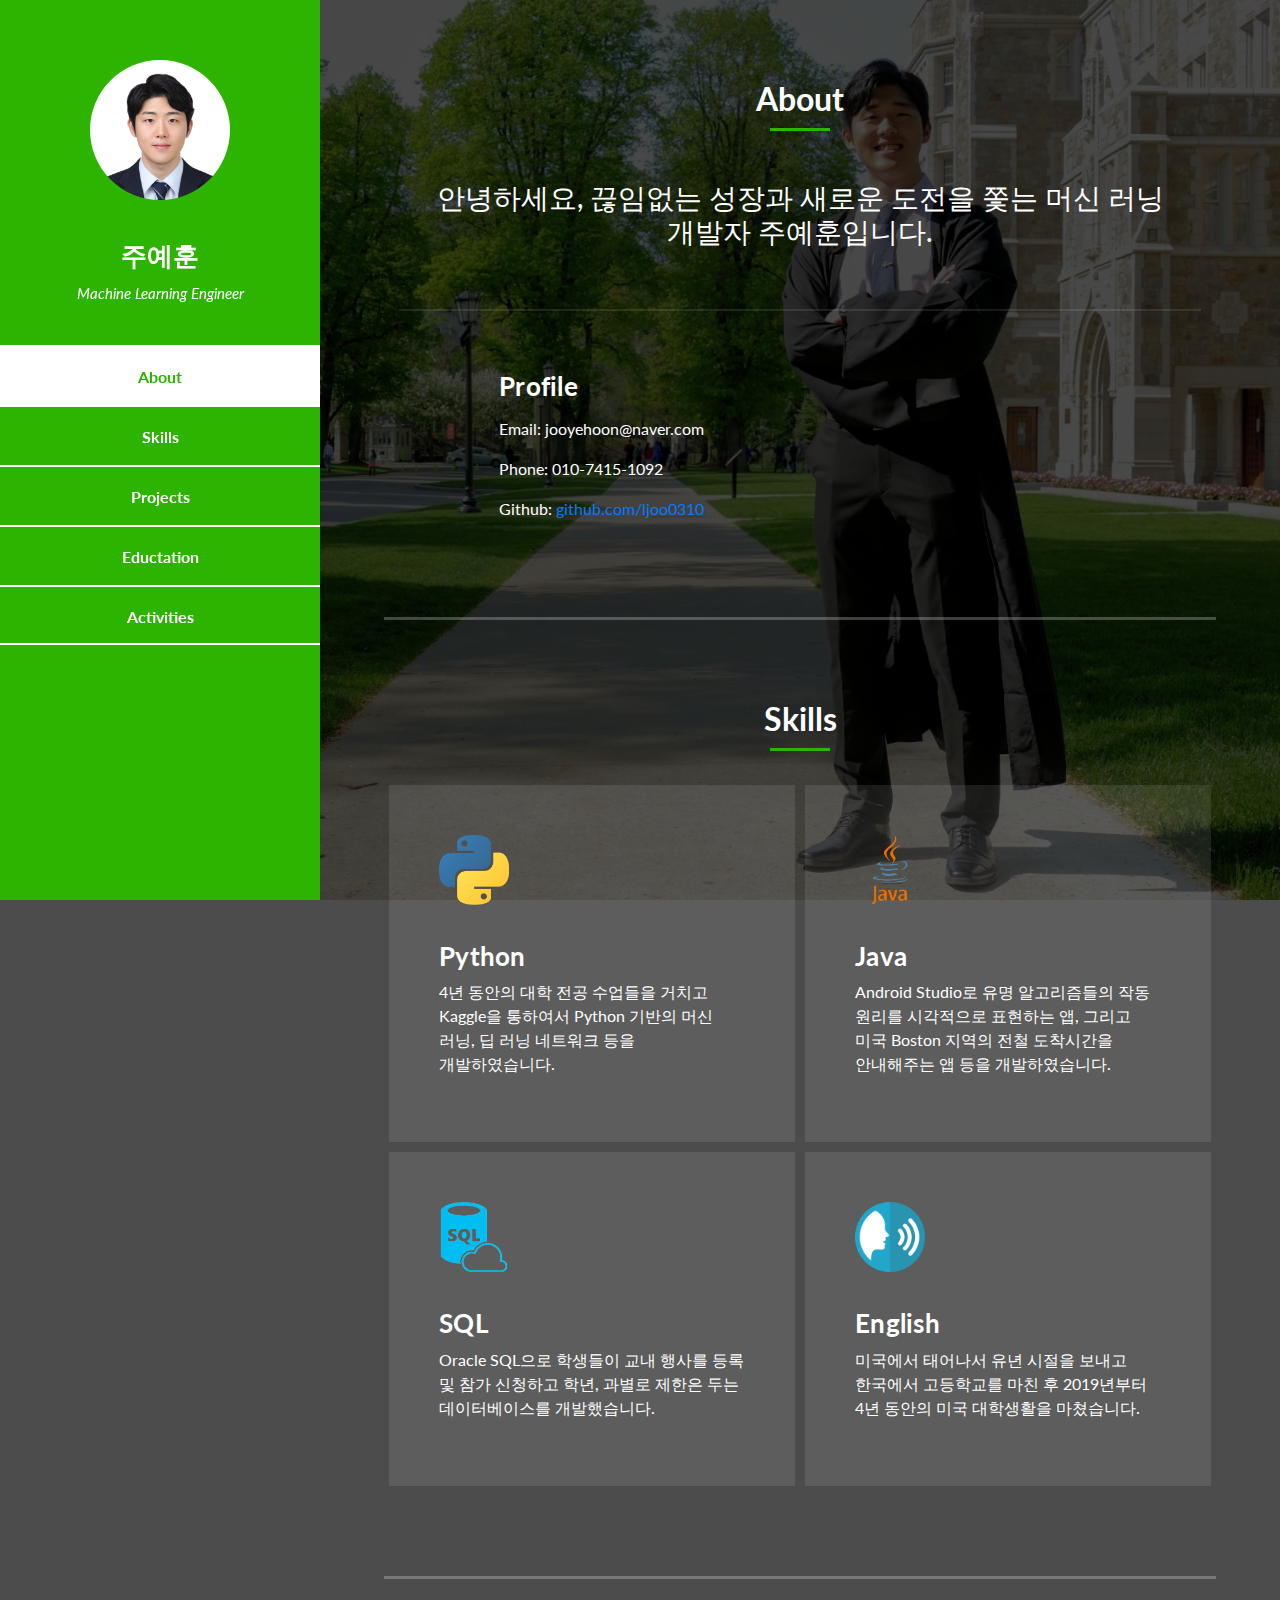
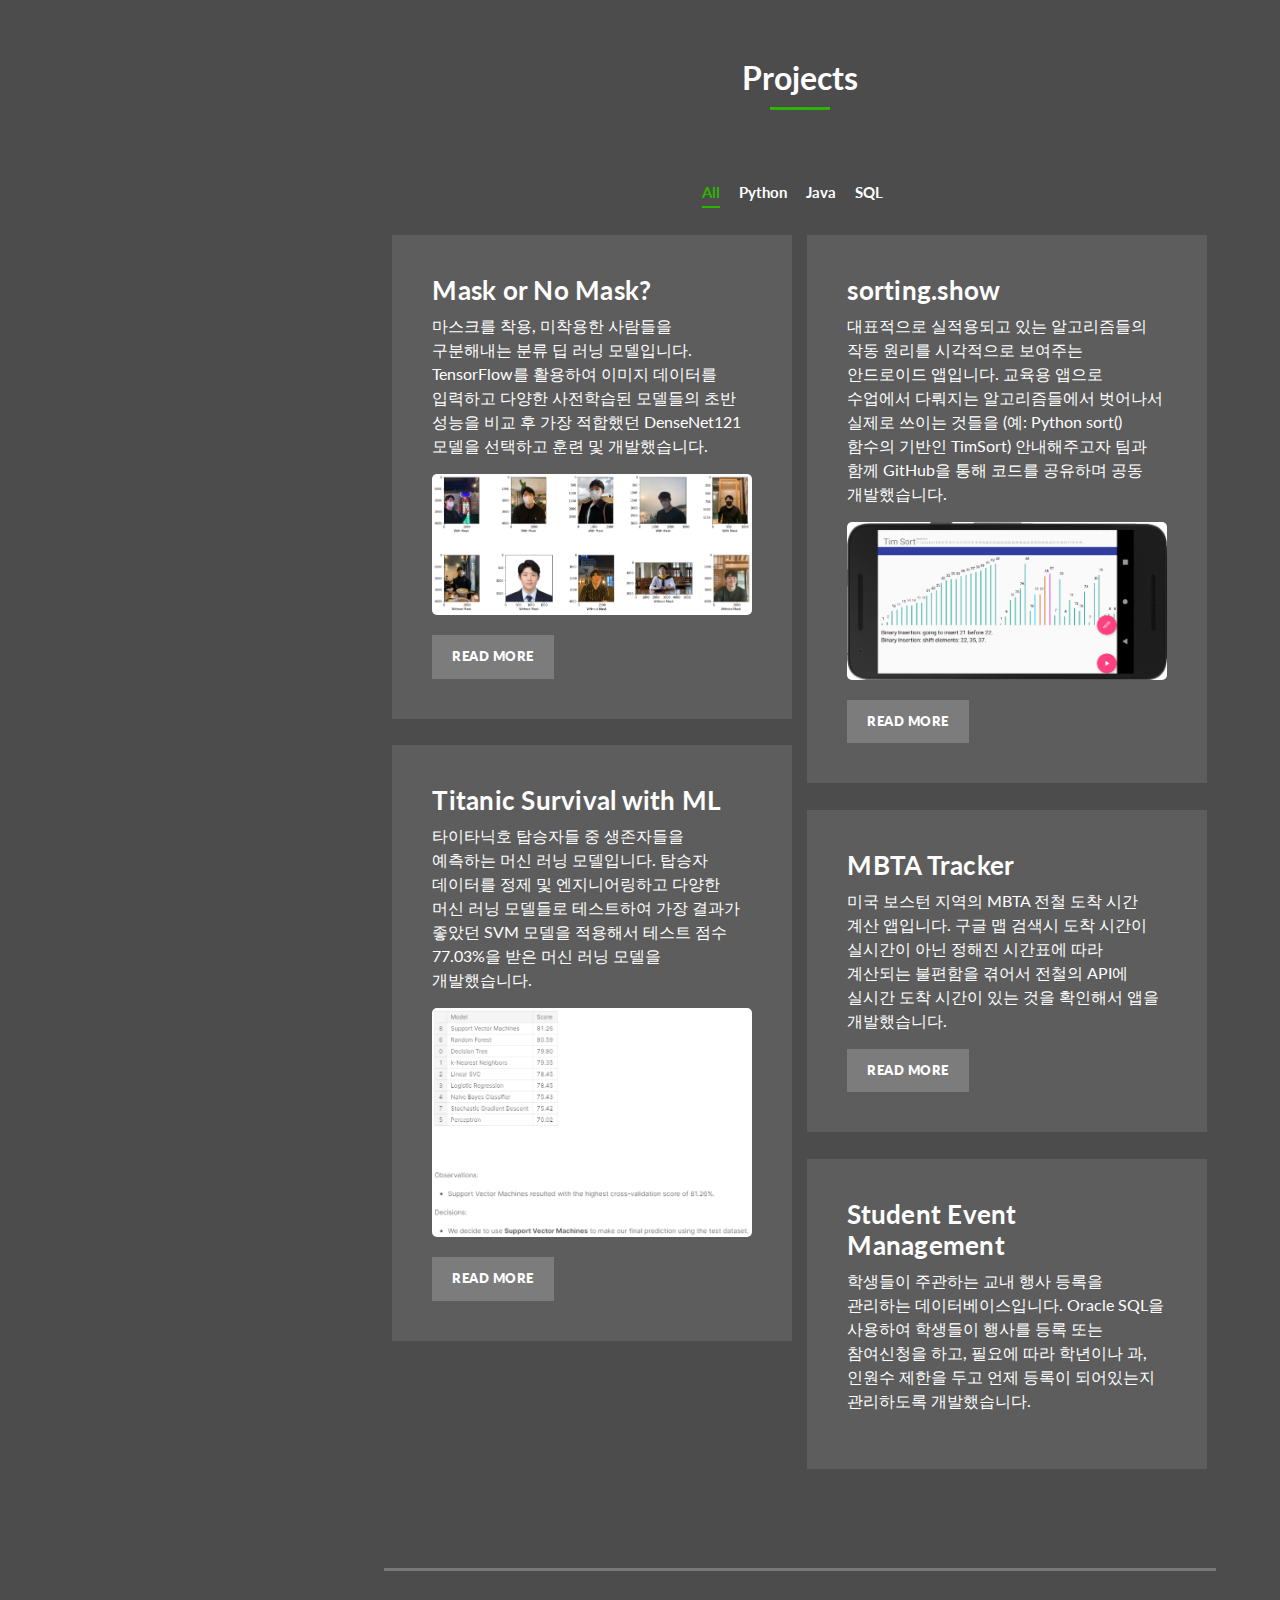
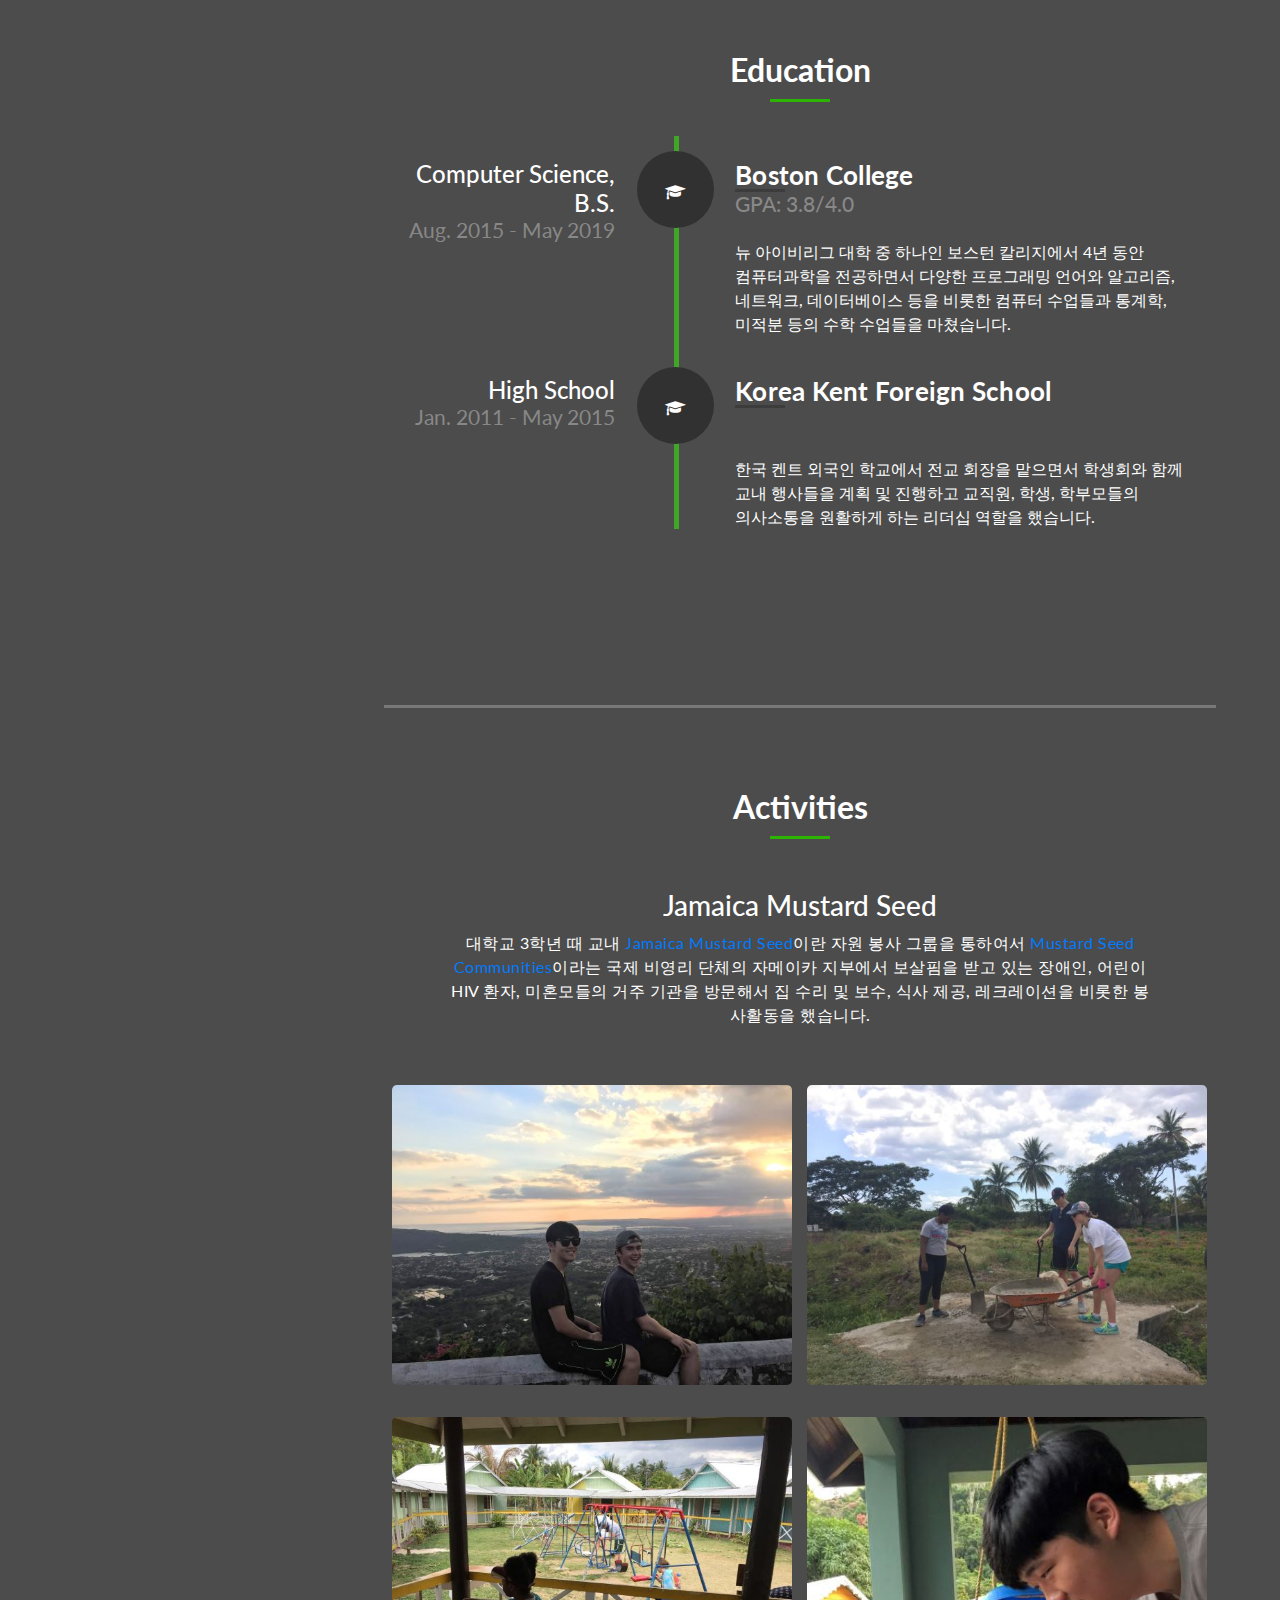
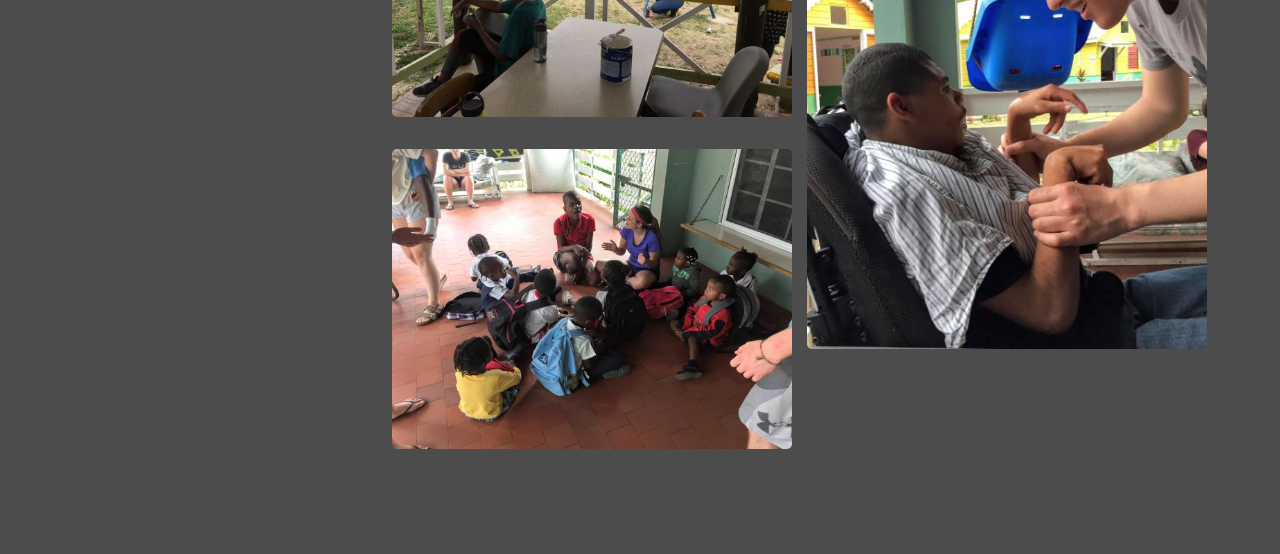
==== index.html @ 32321d0c "changed header" ====
<!DOCTYPE html>
<html lang="ko">
  <head>
    <meta charset="utf-8" />
    <meta
      name="viewport"
      content="width=device-width, initial-scale=1, shrink-to-fit=no"
    />
    <meta name="description" content="" />
    <meta name="author" content="" />
    <link
      href="https://fonts.googleapis.com/css?family=Lato:100,300,400,700,900"
      rel="stylesheet"
    />

    <title>Yehoon's Portfolio</title>
    <link rel="icon" type="image/png" href="assets/images/favicon.ico">

    <!-- Bootstrap core CSS -->
    <link href="vendor/bootstrap/css/bootstrap.min.css" rel="stylesheet" />

    <!-- Additional CSS Files -->
    <link rel="stylesheet" href="assets/css/fontawesome.css" />
    <link rel="stylesheet" href="assets/css/templatemo-style.css" />
    <link rel="stylesheet" href="assets/css/owl.css" />
    <link rel="stylesheet" href="assets/css/lightbox.css" />
  </head>

  <body>
    <div id="page-wraper">
      <!-- Sidebar Menu -->
      <div class="responsive-nav">
        <i class="fa fa-bars" id="menu-toggle"></i>
        <div id="menu" class="menu">
          <i class="fa fa-times" id="menu-close"></i>
          <div class="container">
            <div class="image">
              <a href="#"><img src="assets/images/author-image.jpg" alt="" /></a>
            </div>
            <div class="author-content">
              <h4>주예훈</h4>
              <span>Machine Learning Engineer</span>
            </div>
            <nav class="main-nav" role="navigation">
              <ul class="main-menu">
                <li><a href="#section1">About</a></li>
                <li><a href="#section2">Skills</a></li>
                <li><a href="#section3">Projects</a></li>
                <li><a href="#section4">Eductation</a></li>
                <li><a href="#section5">Activities</a></li>
              </ul>
            </nav>
            <div class="copyright-text">
              <!-- <p>Copyright 2019 Reflux Design</p> -->
            </div>
          </div>
        </div>
      </div>

      <!--ABOUT-->

      <section class="section about-me" data-section="section1">
        <div class="container">
          <div class="section-heading">
            <h2>About</h2>
            <div class="line-dec"></div>
            <h3 class="linebreak">안녕하세요, 끊임없는 성장과 새로운 도전을 쫓는 머신 러닝 개발자 주예훈입니다.</h3>
          </div>
          <div class="right-image-post">
            <div class="row">
              <div class="col-md-6">
                <div class="left-text">
                  <h4>Profile</h4>
                  <p>Email: jooyehoon@naver.com</p>
                  <p>Phone: 010-7415-1092</p>
                  <p>Github: <a href="https://github.com/ljoo0310" target="_blank">github.com/ljoo0310</a></p>
                </div>
              </div>
              <div class="col-md-6">
                <div class="right-image">
                  <img src="assets/images/right-image.jpg" alt="" />
                </div>
              </div>
            </div>
          </div>
        </div>
      </section>

      <!--SKILLS-->

      <section class="section my-services" data-section="section2">
        <div class="container">
          <div class="section-heading">
            <h2>Skills</h2>
            <div class="line-dec"></div>
            <span><br></span>
          </div>
          <div class="row">
            <div class="col-md-6">
              <div class="service-item">
                <div class="first-service-icon service-icon"></div>
                <h4>Python</h4>
                <p>
                  4년 동안의 대학 전공 수업들을 거치고 Kaggle을 통하여서 Python 기반의 머신 러닝, 딥 러닝 네트워크 등을 개발하였습니다.
                </p>
              </div>
            </div>
            <div class="col-md-6">
              <div class="service-item">
                <div class="second-service-icon service-icon"></div>
                <h4>Java</h4>
                <p>
                  Android Studio로 유명 알고리즘들의 작동 원리를 시각적으로 표현하는 앱, 
                  그리고 미국 Boston 지역의 전철 도착시간을 안내해주는 앱 등을 개발하였습니다.
                </p>
              </div>
            </div>
            <div class="col-md-6">
              <div class="service-item">
                <div class="third-service-icon service-icon"></div>
                <h4>SQL</h4>
                <p>
                  Oracle SQL으로 학생들이 교내 행사를 등록 및 참가 신청하고 학년, 과별로
                  제한은 두는 데이터베이스를 개발했습니다.
                </p>
              </div>
            </div>
            <div class="col-md-6">
              <div class="service-item">
                <div class="fourth-service-icon service-icon"></div>
                <h4>English</h4>
                <p>
                  미국에서 태어나서 유년 시절을 보내고 한국에서 고등학교를 마친 후 
                  2019년부터 4년 동안의 미국 대학생활을 마쳤습니다.
                </p>
              </div>
            </div>
          </div>
        </div>
      </section>

      <!--PROJECTS-->

      <section class="section projects-activities" data-section="section3">
        <div class="container">
          <div class="section-heading">
            <h2>Projects</h2>
            <div class="line-dec"></div>
          </div>
          <div class="row">
            <div class="isotope-wrapper">
              <form class="isotope-toolbar">
                <label>
                  <input
                    type="radio"
                    data-type="*"
                    checked=""
                    name="isotope-filter"
                  />
                  <span>All</span>
                </label>
                <label>
                  <input
                    type="radio"
                    data-type="Python"
                    name="isotope-filter"
                  />
                  <span>Python</span>
                </label>
                <label>
                  <input
                    type="radio"
                    data-type="Java"
                    name="isotope-filter"
                  />
                  <span>Java</span>
                </label>
                <label>
                  <input
                    type="radio"
                    data-type="SQL"
                    name="isotope-filter"
                  />
                  <span>SQL</span>
                </label>
              </form>
              <div class="isotope-box">
                <div class="isotope-item" data-type="Python">
                  <div class="isotope-item-detail">
                    <h4>Mask or No Mask?</h4>
                    <p>
                      마스크를 착용, 미착용한 사람들을 구분해내는 분류 딥 러닝 모델입니다.
                      TensorFlow를 활용하여 이미지 데이터를 입력하고 다양한 사전학습된 모델들의 초반 성능을 
                      비교 후 가장 적합했던 DenseNet121 모델을 선택하고 훈련 및 개발했습니다.
                    </p>
                    <img src="assets/images/isotope-item-detail-1.png"/>
                    <div class="white-button">
                      <a href="https://www.kaggle.com/yehoonjoo/mask-or-no-mask" target='_blank'>
                        Read More
                      </a>
                    </div>
                  </div>
                </div>

                <div class="isotope-item" data-type="Java">
                  <div class="isotope-item-detail">
                    <h4>sorting.show</h4>
                    <p>
                      대표적으로 실적용되고 있는 알고리즘들의 작동 원리를 시각적으로 보여주는 안드로이드 앱입니다.
                      교육용 앱으로 수업에서 다뤄지는 알고리즘들에서 벗어나서 실제로 쓰이는 것들을 (예: Python sort() 
                      함수의 기반인 TimSort) 안내해주고자 팀과 함께 GitHub을 통해 코드를 공유하며 공동 개발했습니다.
                    </p>
                    <img src="assets/images/isotope-item-detail-2.PNG"/>
                    <div class="white-button">
                      <a href="https://github.com/ljoo0310/sorting.show" target='_blank'>
                        Read More
                      </a>
                    </div>
                  </div>
                </div>

                <div class="isotope-item" data-type="Python">
                  <div class="isotope-item-detail">
                    <h4>Titanic Survival with ML</h4>
                    <p>
                      타이타닉호 탑승자들 중 생존자들을 예측하는 머신 러닝 모델입니다.
                      탑승자 데이터를 정제 및 엔지니어링하고 다양한 머신 러닝 모델들로 테스트하여 가장 결과가 좋았던 
                      SVM 모델을 적용해서 테스트 점수 77.03%을 받은 머신 러닝 모델을 개발했습니다.
                    </p>
                    <img src="assets/images/isotope-item-detail-3.PNG"/>
                    <div class="white-button">
                      <a href="https://www.kaggle.com/yehoonjoo/titanic-survival-with-ml" target='_blank'>
                        Read More
                      </a>
                    </div>
                  </div>
                </div>

                <div class="isotope-item" data-type="Java">
                  <div class="isotope-item-detail">
                    <h4>MBTA Tracker</h4>
                    <p>
                      미국 보스턴 지역의 MBTA 전철 도착 시간 계산 앱입니다.
                      구글 맵 검색시 도착 시간이 실시간이 아닌 정해진 시간표에 따라 계산되는 불편함을 겪어서 
                      전철의 API에 실시간 도착 시간이 있는 것을 확인해서 앱을 개발했습니다.
                    </p>
                    <!-- <img src="assets/images/isotope-item-detail-.png"/> -->
                    <div class="white-button">
                      <a href="https://github.com/ljoo0310/MBTA_Tracker" target='_blank'>
                        Read More
                      </a>
                    </div>
                  </div>
                </div>

                <div class="isotope-item" data-type="SQL">
                  <div class="isotope-item-detail">
                    <h4>Student Event Management</h4>
                    <p>
                      학생들이 주관하는 교내 행사 등록을 관리하는 데이터베이스입니다.
                      Oracle SQL을 사용하여 학생들이 행사를 등록 또는 참여신청을 하고, 필요에 따라 학년이나 과, 인원수 제한을 두고
                      언제 등록이 되어있는지 관리하도록 개발했습니다.
                    </p>
                    <!-- <img src="assets/images/isotope-item-detail-.png"/> -->
                    <!-- <div class="white-button">
                      <a href="https://github.com/ljoo0310/MBTA_Tracker" target='_blank'>
                        Read More
                      </a>
                    </div> -->
                  </div>
                </div>
              </div>
            </div>
          </div>
        </div>
      </section>

      <!--EDUCATION-->

      <section id="education" class="section" data-section="section4">
        <div class="container">
          <div class="section-heading">
            <h2>Education</h2>
            <div class="line-dec"></div>
          </div>

          <div class="row education-timeline">
            <div class="col-twelve">
              <div class="timeline-wrap">

                <div class="timeline-block">
                  <div class="timeline-ico">
                    <i class="fa fa-graduation-cap"></i>
                  </div>
                  <div class="timeline-header">
                    <h3>Computer Science, B.S.</h3>
                    <p>Aug. 2015 - May 2019</p>
                  </div>
                  <div class="timeline-content">
                    <h4>Boston College</h4>
                    <h3>GPA: 3.8/4.0</h3>
							      <p>
                      뉴 아이비리그 대학 중 하나인 보스턴 칼리지에서 4년 동안 컴퓨터과학을 전공하면서 다양한 프로그래밍 언어와 
                      알고리즘, 네트워크, 데이터베이스 등을 비롯한 컴퓨터 수업들과 통계학, 미적분 등의 수학 수업들을 마쳤습니다.
                    </p>
                  </div>
                </div>

                <div class="timeline-block">
                  <div class="timeline-ico">
                    <i class="fa fa-graduation-cap"></i>
                  </div>
                  <div class="timeline-header">
                    <h3>High School</h3>
                    <p>Jan. 2011 - May 2015</p>
                  </div>
                  <div class="timeline-content">
                    <h4>Korea Kent Foreign School</h4>
                    <h3><br></h3>
							      <p>
                      한국 켄트 외국인 학교에서 전교 회장을 맡으면서 학생회와 함께 교내 행사들을 계획 및 진행하고 
                      교직원, 학생, 학부모들의 의사소통을 원활하게 하는 리더십 역할을 했습니다.
                    </p>
                  </div>
                </div>
              </div>
            </div>
          </div>
        </div>
      </section>

      <!--ACTIVITIES-->

      <section id="activities" class="section projects-activities" data-section="section5">
        <div class="container">
          <div class="section-heading">
            <h2>Activities</h2>
            <div class="line-dec"></div>
            <h3>Jamaica Mustard Seed</h3>
            <span>
              대학교 3학년 때 교내 <a href="https://www.bc.edu/content/bc-web/offices/mission-ministry/sites/volunteer-service-learning-center/service/jamaica-mustard-seed.html">
              Jamaica Mustard Seed</a>이란 자원 봉사 그룹을 통하여서 <a href="https://www.mustardseed.com/">
              Mustard Seed Communities</a>이라는 국제 비영리 단체의 자메이카 지부에서 보살핌을 받고 있는 장애인, 
              어린이 HIV 환자, 미혼모들의 거주 기관을 방문해서 집 수리 및 보수, 식사 제공, 레크레이션을 비롯한 
              봉사활동을 했습니다.
            </span>
          </div>
          <div class="row">
            <div class="isotope-wrapper">
              <div class="isotope-box">
                <div class="isotope-item">
                  <figure>
                    <img
                      src="assets/images/activity-item-1.jpg"
                      alt="sq-sample26"
                    />
                  </figure>
                </div>

                <div class="isotope-item">
                  <figure>
                    <img
                      src="assets/images/activity-item-2.jpg"
                      alt="sq-sample26"
                    />
                  </figure>
                </div>

                <div class="isotope-item">
                  <figure>
                    <img
                      src="assets/images/activity-item-3.jpg"
                      alt="sq-sample26"
                    />
                  </figure>
                </div>

                <div class="isotope-item" data-type="people">
                  <figure>
                    <img
                      src="assets/images/activity-item-4.jpg"
                      alt="sq-sample26"
                    />
                  </figure>
                </div>

                <div class="isotope-item" data-type="nature">
                  <figure>
                    <img
                      src="assets/images/activity-item-5.jpg"
                      alt="sq-sample26"
                    />
                  </figure>
                </div>
              </div>
            </div>
          </div>
        </div>
      </section>
    </div>

    <!-- Scripts -->
    <!-- Bootstrap core JavaScript -->
    <script src="vendor/jquery/jquery.min.js"></script>
    <script src="vendor/bootstrap/js/bootstrap.bundle.min.js"></script>

    <script src="assets/js/isotope.min.js"></script>
    <script src="assets/js/owl-carousel.js"></script>
    <script src="assets/js/lightbox.js"></script>
    <script src="assets/js/custom.js"></script>
    <script>
      //according to loftblog tut
      $(".main-menu li:first").addClass("active");

      var showSection = function showSection(section, isAnimate) {
        var direction = section.replace(/#/, ""),
          reqSection = $(".section").filter(
            '[data-section="' + direction + '"]'
          ),
          reqSectionPos = reqSection.offset().top - 0;

        if (isAnimate) {
          $("body, html").animate(
            {
              scrollTop: reqSectionPos
            },
            800
          );
        } else {
          $("body, html").scrollTop(reqSectionPos);
        }
      };

      var checkSection = function checkSection() {
        $(".section").each(function() {
          var $this = $(this),
            topEdge = $this.offset().top - 80,
            bottomEdge = topEdge + $this.height(),
            wScroll = $(window).scrollTop();
          if (topEdge < wScroll && bottomEdge > wScroll) {
            var currentId = $this.data("section"),
              reqLink = $("a").filter("[href*=\\#" + currentId + "]");
            reqLink
              .closest("li")
              .addClass("active")
              .siblings()
              .removeClass("active");
          }
        });
      };

      $(".main-menu").on("click", "a", function(e) {
        e.preventDefault();
        showSection($(this).attr("href"), true);
      });

      $(window).scroll(function() {
        checkSection();
      });
    </script>
  </body>
</html>
---- assets/css/templatemo-style.css ----
@import url(fontawesome.css);
@import url("https://fonts.googleapis.com/css?family=Lato:100,300,400,700,900");
body {
    font-family: 'Lato', sans-serif;
}

#page-wraper {
    background: 
    linear-gradient(
        rgba(0, 0, 0, 0.7), 
        rgba(0, 0, 0, 0.7)),
        url(../images/page-bg.jpg) no-repeat center center fixed;
    -webkit-background-size: cover;
    -moz-background-size: cover;
    -o-background-size: cover;
    background-size: cover;
    width: 100%;
}


/* Basic */

body {
    overflow-x: hidden;
}

input,
select,
textarea {
    outline: none;
}

a,
a:hover {
    text-decoration: none;
}

p {
    font-size: 16px;
    line-height: 24px;
    color: #fff;
    word-break: keep-all;
}

h3 {
    word-break: keep-all;
}

h4 {
    font-size: 26px;
    font-weight: 700;
    color: #fff;
    letter-spacing: 0.25px;
}

img {
    width: 100%;
    overflow: hidden;
}

ul {
    padding: 0;
    margin: 0;
    list-style: none;
}

ul li {
    display: inline-block;
}

html {
    -webkit-box-sizing: border-box;
    -moz-box-sizing: border-box;
    box-sizing: border-box;
}

*,
*:before,
*:after {
    -webkit-box-sizing: inherit;
    -moz-box-sizing: inherit;
    box-sizing: inherit;
}

.clearfix {
    zoom: 1;
}

.clearfix:before,
.clearfix:after {
    content: "";
    display: table;
}

.clearfix:after {
    clear: both;
}

.container {
    margin: 0 auto;
}

.main-nav {
    text-align: center;
}

.main-nav li:last-child a {
    border-bottom: 2px solid #fff;
}

.main-nav li {
    display: block;
}

.main-nav li a {
    height: 60px;
    line-height: 60px;
    display: inline-block;
    font-size: 16px;
    font-weight: 700;
    color: #fff;
    width: 100%;
    transition: all 0.5s;
    border-top: 2px solid #fff;
}

.main-nav li:hover a,
.main-nav li.active a {
    background: #fff;
    color: #2db400;
}

/* Sidebar Menu */

.menu .image {
    margin-top: 60px;
}

.menu .image img {
    width: 140px;
    height: 140px;
    border-radius: 50%;
    text-align: center;
}

.menu .author-content {
    margin: 40px 0px 40px 0px;
}

.menu .author-content h4 {
    margin-bottom: 10px;
}

.menu .author-content span {
    font-size: 15px;
    font-style: italic;
    color: #fff;
}

.menu .author-content h5 {
    margin-top: 10px;
    font-size: 13px;
    color: #fff;
}

.menu .social-network {
    margin-top: 60px;
}

.menu .social-network ul li {
    margin: 0 3px;
}

.menu .social-network ul li a {
    width: 40px;
    height: 40px;
    display: inline-block;
    text-align: center;
    line-height: 40px;
    background-color: rgba(0, 0, 0, 0.2);
    color: #fff;
    font-size: 14px;
    transition: all 0.5s;
}

.menu .social-network ul li a:hover {
    background-color: #fff;
    color: #2db400;/*#2db400;*/
}

.menu .copyright-text {
    position: relative;
    margin-top: 60px;
}

.menu .copyright-text p {
    border-top: 1px solid rgba(250, 250, 250, 0.1);
    display: inline-block;
    width: 100%;
    padding-left: 30px;
    padding-right: 30px;
    padding-top: 30px;
    font-size: 13px;
}

.menu:before,
.menu:after {
    content: "";
    display: table;
}

.menu:after {
    clear: both;
}

.menu a {
    text-decoration: none;
    color: inherit;
}

.menu {
    text-align: center;
}

.menu::-webkit-scrollbar {
    display: none;
}

.menu {
    left: 10%;
    -webkit-transition: 233ms cubic-bezier(0, 0, 0.21, 1);
    transition: 233ms cubic-bezier(0, 0, 0.21, 1);
    /* -webkit-transition: -webkit-transform 233ms cubic-bezier(0, 0, 0.21, 1); */
    -webkit-overflow-scrolling: touch;
    background-color: #2db400;
    box-sizing: border-box;
    height: 100vh;  
    max-height: 100vh !important;
    max-width: 80vw !important;
    min-width: 45px !important;
    outline: none;
    overflow-x: hidden !important;
    overflow-y: auto !important;
    padding: 0;
    position: fixed !important;
    top: calc(0px);  
    width: 20%;
    will-change: transform;
    z-index: 9999 !important;
}

.menu-toggle {
  color: #fff;
  cursor: pointer;
  font-size: 25px;
  position: fixed;
  right: 25px;
  top: 25px;
}

#menu-toggle {
    z-index: 999;
    cursor: pointer;
    position: fixed;
    top: 0;
    left: 0;
    color: #2db400;
    background-color: #fff;
    width: 60px;
    height: 60px;
    text-align: center;
    display: inline-block;
    line-height: 60px;
}

.menu-close {
  cursor: pointer;
}

#menu-close {
    cursor: pointer;
    text-align: right;
    color: #2db400;
    background-color: #fff;
    width: 100%;
    height: 60px;
    text-align: center;
    display: inline-block;
    line-height: 60px;
}


/* Section */

.section {
    color: #fff;
    width: 55%;
    right: 10%;
    left: 35%;
    position: relative;
    min-height: fit-content;
    padding-bottom: 80px;
    border-bottom: 3px solid rgba(250, 250, 250, 0.25);
}

.section-heading {
    text-align: center;
    padding-top: 80px;
}

.section-heading h2 {
    font-size: 32px;
    font-weight: 700;
    color: #fff;
}

.section-heading h3 {
    padding-top: 40px;
}

.section-heading .line-dec {
    width: 60px;
    height: 3px;
    background-color: #2db400;
    margin: 10px auto;
}

.section-heading span {
    margin-top: 5px;
    font-size: 16px;
    color: #fff;
    letter-spacing: 0.5px;
}


/* Buttons */

.white-button a {
    display: inline-block;
    padding: 12px 20px;
    background-color: rgba(250, 250, 250, 0.2);
    color: #fff;
    font-size: 13px;
    font-weight: 800;
    letter-spacing: 0.5px;
    text-transform: uppercase;
    transition: all 0.5s;
}

.white-button a:hover {
    background-color: #2db400;
    color: #fff;
}

button {
    display: inline-block;
    padding: 10px 20px;
    background-color: #fff;
    color: #2db400;
    font-size: 12px;
    font-weight: 800;
    letter-spacing: 0.5px;
    text-transform: uppercase;
    transition: all 0.5s;
    border: none;
    outline: none;
    cursor: pointer;
}

button:hover {
    outline: none;
    background-color: #2db400;
    color: #fff;
}


/* Left & Right Post */

.right-image-post {
    margin-top: 60px;
    padding-top: 60px;
    padding-left: 100px;
    padding-right: 60px;
    border-top: 2px solid rgba(250, 250, 250, 0.1);
}

.left-image img,
.right-image img {
    border-radius: 5px;
}

.right-image-post h4,
.left-image-post h4 {
    margin-top: 30px;
}

.right-image-post p,
.left-image-post p {
    margin-top: 20px;
}

.right-image-post .white-button,
.left-image-post .white-button {
    margin-top: 30px;
}


/* Services */

.my-services .col-md-6 {
    padding-left: 5px;
    padding-right: 5px;
}

.service-item {
    margin-bottom: 10px;
    padding: 50px;
    background-color: rgba(250, 250, 250, 0.1);
    transition: all 0.5s;
}

.service-item h4 {
    transition: all 0.5s;
}

.service-item p {
    transition: all 0.5s;
}

.service-item:hover {
    background-color: rgba(250, 250, 250, 1);
}

.service-item:hover h4 {
    color: #1e1e1e;
}

.service-item:hover p {
    color: #4a4a4a;
}

.service-item .service-icon {
    width: 70px;
    height: 70px;
    display: inline-block;
    margin-bottom: 30px;
    background-size: cover;
    background-repeat: no-repeat;
    transition: all 0.5s;
}

.service-item .first-service-icon {
    background-image: url(../images/icon-python.png);
}

/*.service-item:hover .first-service-icon {
    background-image: url(../images/first-main-icon.png);
}*/

.service-item .second-service-icon {
    background-image: url(../images/icon-java.png);
}

/*.service-item:hover .second-service-icon {
    background-image: url(../images/second-main-icon.png);
}*/

.service-item .third-service-icon {
    background-image: url(../images/icon-sql.png);
}

/*.service-item:hover .third-service-icon {
    background-image: url(../images/third-main-icon.png);
}*/

.service-item .fourth-service-icon {
    background-image: url(../images/icon-english.png);
}

/*.service-item:hover .fourth-service-icon {
    background-image: url(../images/fourth-main-icon.png);
}*/


/* Projects/Activities */

section.projects-activities .section-heading {
    text-align: center;
    padding: 80px 45px 50px 45px;
}

.isotope-wrapper {
    position: relative;
    width: 100%;
    margin: auto;
}

.isotope-toolbar input[type="radio"] {
    display: none;
}

.isotope-toolbar span {
    text-transform: capitalize;
    display: inline-block;
    margin-right: 15px;
    padding-bottom: 3px;
    font-size: 15px;
    font-weight: 700;
    border-bottom: 2px solid transparent;
    transform: ease-in-out 0.5s;
    cursor: pointer;
}

.isotope-toolbar input[type="radio"]:checked + span {
    color: #2db400;
    border-bottom: 2px solid #2db400;
}

.isotope-box {
    position: relative;
    width: 100%;
}

.isotope-toolbar {
    text-align: center;
    margin: 10px;
}

.isotope-toolbar p {
    border-top: 1px solid #fff;
    padding-top: 15px;
}

.isotope-toolbar a {
    color: #fff;
}

.isotope-item {
    position: relative;
    width: 48%;
    margin: 1%;
    overflow: hidden;
    /*border-bottom: 2px solid rgba(250,250,250,0.1);*/
    /*padding-bottom: 30px;*/
    /*margin-bottom: 30px;*/
}

.isotope-item h3 {
    text-align: center;
}

.isotope-item img {
    top: 0;
    left: 0;
    width: 100%;
    height: 100%;
    border-radius: 5px;
    vertical-align: middle;
	-moz-transition: all 0.5s ease-in-out;
	-o-transition: all 0.5s ease-in-out;
	-webkit-transition: all 0.5s ease-in-out;
	-ms-transition: all 0.5s ease-in-out;
	transition: all 0.5s ease-in-out;
}

.isotope-item-detail {
    margin-bottom: 10px;
    padding: 40px;
    background-color: rgba(250, 250, 250, 0.1);
    transition: all 0.5s;
}

.isotope-item-detail img {
    margin-bottom: 20px;
}

.isotope-item-detail h4 {
    transition: all 0.5s;
}

.isotope-item-detail p {
    transition: all 0.5s;
}

.isotope-item-detail:hover {
    background-color: rgba(45, 180, 0, 0.3);
}

/* .isotope-item-detail:hover h4 {
    color: #1e1e1e;
}

.isotope-item-detail:hover p {
    color: #4a4a4a;
} */

.isotope-item-detail .service-icon {
    width: 70px;
    height: 70px;
    display: inline-block;
    margin-bottom: 30px;
    background-size: cover;
    background-repeat: no-repeat;
    transition: all 0.5s;
}

.isotope-item-detail .first-service-icon {
    background-image: url(../images/icon-python.png);
}

/*.isotope-item-detail:hover .first-service-icon {
    background-image: url(../images/first-main-icon.png);
}*/

.isotope-item-detail .second-service-icon {
    background-image: url(../images/icon-java.png);
}

/*.isotope-item-detail:hover .second-service-icon {
    background-image: url(../images/second-main-icon.png);
}*/

.isotope-item-detail .third-service-icon {
    background-image: url(../images/icon-sql.png);
}

/*.isotope-item-detail:hover .third-service-icon {
    background-image: url(../images/third-main-icon.png);
}*/

.isotope-item-detail .fourth-service-icon {
    background-image: url(../images/icon-english.png);
}

/*.isotope-item-detail:hover .fourth-service-icon {
    background-image: url(../images/fourth-main-icon.png);
}*/

.overlay {
	position: absolute;
	top: 0;
	left: 0;
	width: 100%;
	height: 100%;
	background: transparent;
	-moz-transition: all 0.5s ease-in-out;
	-o-transition: all 0.5s ease-in-out;
	-webkit-transition: all 0.5s ease-in-out;
	-ms-transition: all 0.5s ease-in-out;
	transition: all 0.5s ease-in-out;
}

.lazyload {
    background: #f7f7f7;
}

.lazyloading {
    background: #f7f7f7 url(//afarkas.github.io/lazysizes/assets/imgs/loader.gif) no-repeat center;
    min-height: 60px;
}

figure.snip1321 {
  overflow: hidden;
  text-align: center;
  -webkit-perspective: 50em;
  perspective: 50em;
}
figure.snip1321 * {
  -webkit-box-sizing: padding-box;
  box-sizing: padding-box;
  -webkit-transition: all 0.2s ease-out;
  transition: all 0.2s ease-out;
}
figure.snip1321 figcaption {
  top: 50%;
  left: 20px;
  right: 20px;
  position: absolute;
  opacity: 0;
  z-index: 1;
}
figure.snip1321 h4 {
  margin-top: 15px;
  margin-bottom: 5px;
  color: #232323;
}
figure.snip1321 span {
    font-size: 14px;
    font-style: italic;
    display: block;
    color: #7a7a7a;
}
figure.snip1321 i {
  position: relative!important;
  font-size: 18px;
  background-color: #2db400;
  width: 40px;
  height: 40px;
  display: inline-block;
  text-align: center;
  line-height: 40px;
  border-radius: 5px;
  color: #fff;
}
figure.snip1321:after {
  background-color: #ffffff;
  position: absolute;
  content: "";
  display: block;
  top: 20px;
  left: 20px;
  right: 20px;
  bottom: 20px;
  -webkit-transition: all 0.4s ease-in-out;
  transition: all 0.4s ease-in-out;
  -webkit-transform: rotateX(-90deg);
  transform: rotateX(-90deg);
  -webkit-transform-origin: 50% 50%;
  -ms-transform-origin: 50% 50%;
  transform-origin: 50% 50%;
  opacity: 0;
}
figure.snip1321 a {
  left: 0;
  right: 0;
  top: 0;
  bottom: 0;
  z-index: 1;
}
figure.snip1321:hover figcaption,
figure.snip1321.hover figcaption {
  -webkit-transform: translateY(-50%);
  transform: translateY(-50%);
  opacity: 1;
  -webkit-transition-delay: 0.2s;
  transition-delay: 0.2s;
}
figure.snip1321:hover:after,
figure.snip1321.hover:after {
  -webkit-transform: rotateX(0);
  transform: rotateX(0);
  opacity: 0.8;
}

/* Education */

/* #education { */
    /* border-bottom: none; */
    /* min-height: 100vh; */
/* } */

#education .education-header {
	text-align: center;
}

#education .education-timeline {
	max-width: 980px;
}

#education .timeline-wrap {
	position: relative;
	margin-top: 1.5rem;
	margin-bottom: 6rem;
}
#education .timeline-wrap::before {
	content: "";
	display: block;
	width: 5px;
	height: 100%;
	background: rgba(50, 255, 0, 0.5);
	position: absolute;
	left: 34.8%;
	top: 0;
}

#education .timeline-block {
	position: relative;
	padding-top: 1.5rem;
}

#education .timeline-ico {
	height: 4.8rem;
	width: 4.8rem;
	line-height: 4.8rem;
	background: #313131;
	border-radius: 50%;
	text-align: center;
	color: #FFFFFF;
	position: absolute;
	left: 35%;
	top: .9rem;
	margin-left: -2.4rem;
}
#education .timeline-ico i {
	position: relative;
	left: .05rem;
	top: .2rem;
}

#education .timeline-header {
	float: left;
	width: 35%;
	padding-right: 60px;
	text-align: right;
}
#education .timeline-header h3 {
    font-size: 1.5rem;
	margin-bottom: 0;
}
#education .timeline-header p {
	font-size: 1.3rem;
	color: #888888;
}
#education .timeline-content {
	margin-left: 35%;
	padding-left: 60px;
    text-align: left;
}
#education .timeline-content h4 {
	position: relative;
	/* padding-bottom: 1.8rem; */
    margin-bottom: 0;
}
#education .timeline-content h3 {
	font-size: 1.3rem;
	color: #888888;
}
#education .timeline-content p {
	padding-top: 1.0rem;
}
#education .timeline-content h4::after {
	content: "";
	display: block;
	height: 3px;
	width: 50px;
	background: rgba(0, 0, 0, 0.2);
	position: absolute;
	left: 0;
	bottom: 0;
}

/**
 * responsive:
 * resume
 * ------------------------------------------------------------------- 
 */
 @media only screen and (max-width:1024px) {
	#education .timeline-header {
		padding-right: 50px;
	}
	#education .timeline-header h3 {
		font-size: 1.8rem;
	}
	#education .timeline-header p {
		font-size: 1.4rem;
	}
	#education .timeline-content {
		padding-left: 50px;
	}
}
@media only screen and (max-width:768px) {
	#education .timeline-wrap::before {
		left: 2.4rem;
	}
	#education .timeline-ico {
		left: 2.4rem;
	}
	#education .timeline-header {
		float: none;
		width: auto;
		padding-right: 15px;
		text-align: left;
	}
	#education .timeline-header h3 {
		font-size: 2rem;
	}
	#education .timeline-header p {
		font-size: 1.5rem;
		margin-bottom: 1.5rem;
	}
	#education .timeline-content {
		margin: 0;
	}
	#education .timeline-content h4 {
		padding-bottom: 0;
		padding-top: 2.1rem;
		margin-bottom: .6rem;
		font-size: 1.7rem;
	}
	#education .timeline-content h4::after {
		bottom: auto;
		top: 0;
	}
	#education .timeline-header, #education .timeline-content {
		padding-left: 7rem;
	}
}
@media only screen and (max-width:480px) {
	#education .resume-header h2 {
		font-size: 2.2rem;
	}
	#education .timeline-wrap::before {
		left: 1.8rem;
	}
	#education .timeline-ico {
		height: 3.6rem;
		width: 3.6rem;
		line-height: 3.6rem;
		left: 1.8rem;
		margin-left: -1.8rem;
		font-size: 1.5rem;
	}
	#education .timeline-header, #education .timeline-content {
		padding-left: 5.5rem;
	}
}

#education input {
    background-color: rgba(250,250,250,0.1);
    border: 1px solid rgba(250,250,250,1);
    border-radius: 0px;
    margin-bottom: 30px;
    color: #fff;
    font-size: 14px;
    height: 40px;
    line-height: 40px;
    width: 100%;
    padding-left: 15px;
}

#education input:focus {
    outline: none;
    box-shadow: none;
}

#education textarea {
    background-color: rgba(250,250,250,0.1);
    border: 1px solid rgba(250,250,250,1);
    border-radius: 0px;
    margin-bottom: 30px;
    color: #fff;
    font-size: 14px;
    height: 180px;
    max-height: 220px;
    line-height: 40px;
    width: 100%;
    padding-left: 15px;
}

#education textarea:focus {
    outline: none;
    box-shadow: none;
}

#education {
    text-align: center;
}

/* ACTIVITIES */
#activities {
    border-bottom: none;
    min-height: 100vh;
}

@media screen and (max-width: 1680px) {
    .menu {
        left: 5%;
    }

    .section {
        color: #fff;
        width: 65%;
        right: 5%;
        left: 30%;
    }
}

@media screen and (max-width: 1680px) and (min-width: 846px) { 
    .menu .social-network ul li a {
        width: 36px;
        height: 36px;
        line-height: 36px;
    }

    .menu .social-network ul li {
        margin: 0;
    }

    .menu .image {
        margin-top: 60px;
    }
}

@media screen and (max-width: 1280px) {
    .menu {
        left: 0%;
    }

    .right-image-post h4,
    .left-image-post h4 {
        margin-top: 0px;
    }

    .right-image-post p,
    .left-image-post p {
        margin-top: 15px;
    }

    .right-image-post .white-button,
    .left-image-post .white-button {
        margin-top: 25px;
    }

}

.menu .container {
    padding-left: 0;
    padding-right: 0;
}

@media screen and (max-width: 1280px) and (min-width: 846px) {
    .menu {
        width: 25%;
    }
}

#menu-toggle,
#menu-close {
    display: none;
}  

@media screen and (max-width: 845px) {        
    #menu-toggle,
    #menu-close {
        display: inline-block;
    }    

    .menu {        
        width: 320px;
        -webkit-transform: translateX(-100%) !important;
        transform: translateX(-100%) !important;
        transition: -webkit-transform 233ms cubic-bezier(0, 0, 0.21, 1);
        transition: transform 233ms cubic-bezier(0, 0, 0.21, 1);
        transition: transform 233ms cubic-bezier(0, 0, 0.21, 1), -webkit-transform 233ms cubic-bezier(0, 0, 0.21, 1);
    }

    .menu .image {
        margin-top: 40px;        
    }

    .menu .image img {
        width: 120px;
        height: 120px;
    }

    .menu .author-content {
        margin: 20px 0px 40px 0px;
    }

    .menu .container {
        padding-left: 15px;
        padding-right: 15px;
    }

    .menu.open {
        display: inline-block;
        -webkit-transform: translateX(0) !important;
                transform: translateX(0) !important;
    }

    .responsive-nav {
        display: inline-block;
    }

    .section {
        width: 94%;
        right: 3%;
        left: 3%;
    }
    .isotope-item {
        width: 94%;
        margin: 3%;
    }
    .left-image-post img {
        margin-bottom: 30px;
    }
    .right-image-post img {
        margin-top: 30px;
    }
    .isotope-item {
        border-bottom: none;
        text-align: center;
    }
    .isotope-toolbar {
        margin-bottom: 20px;
    }
}
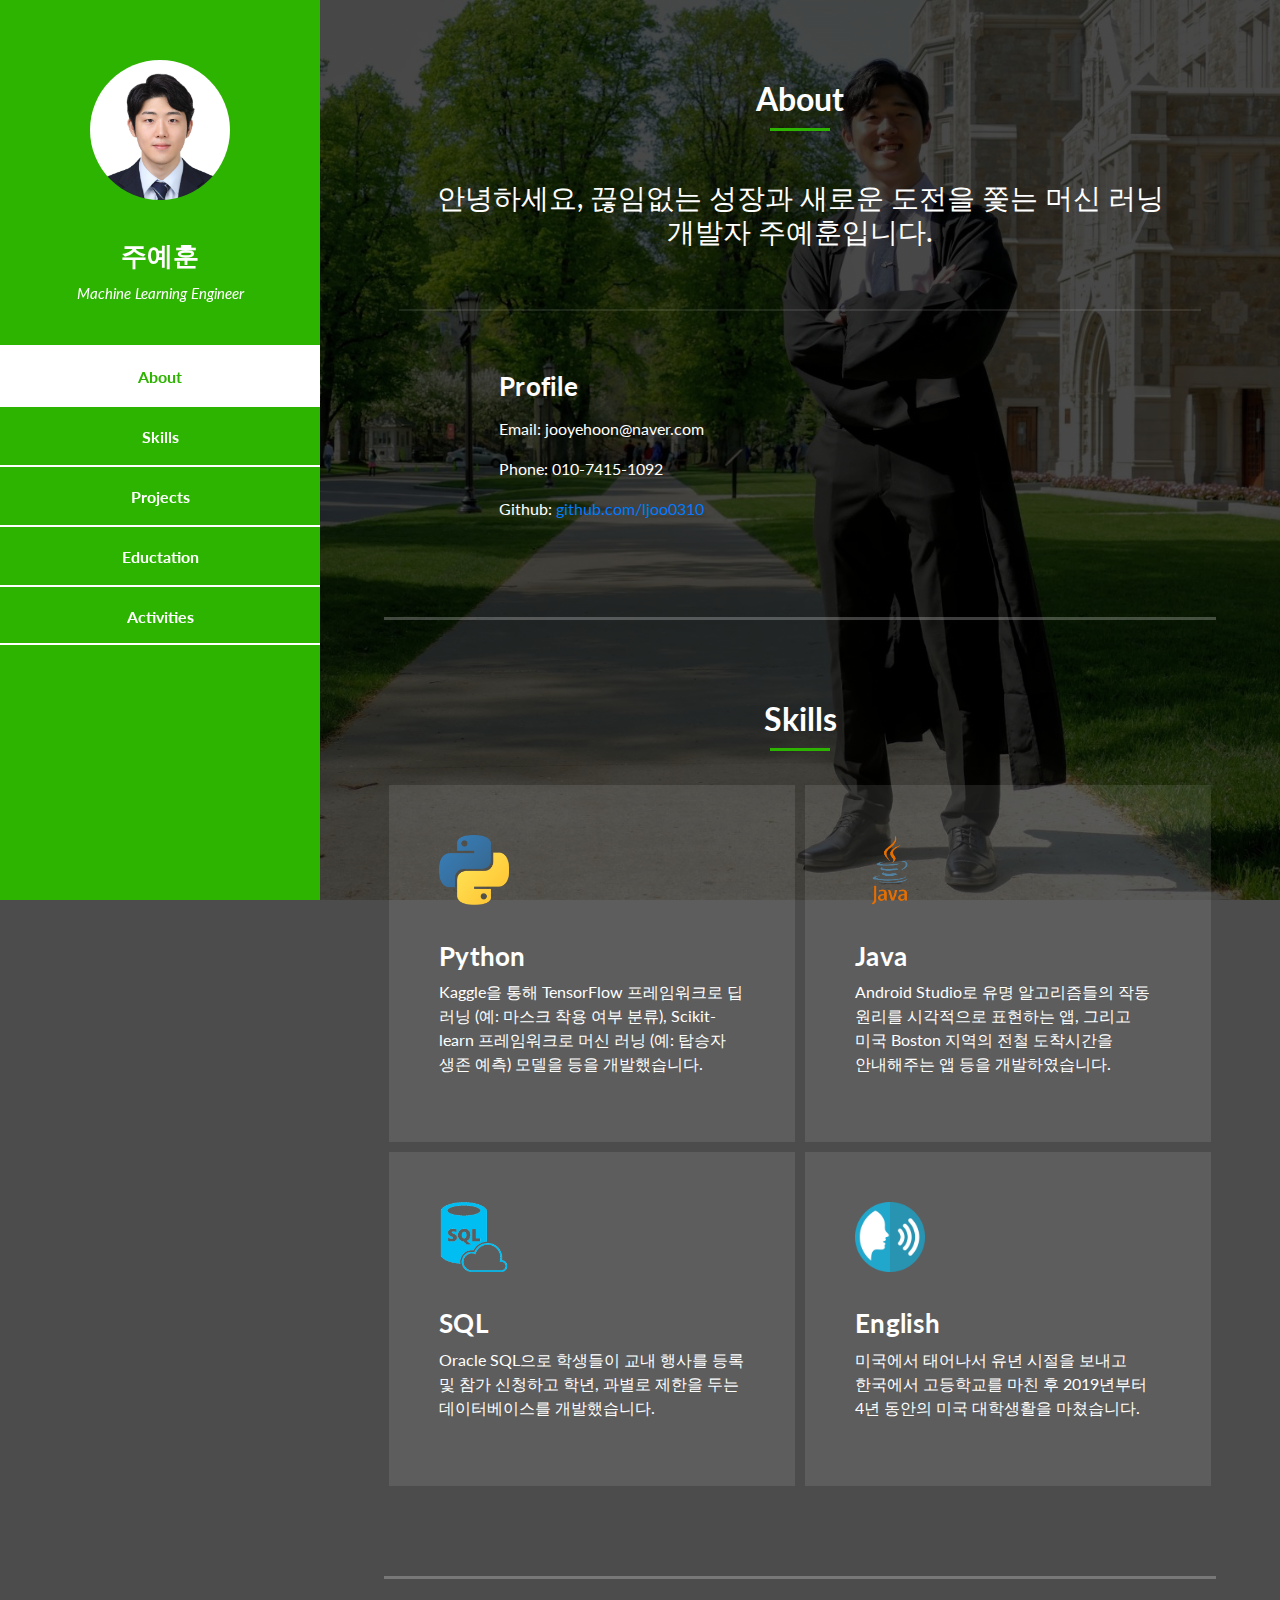
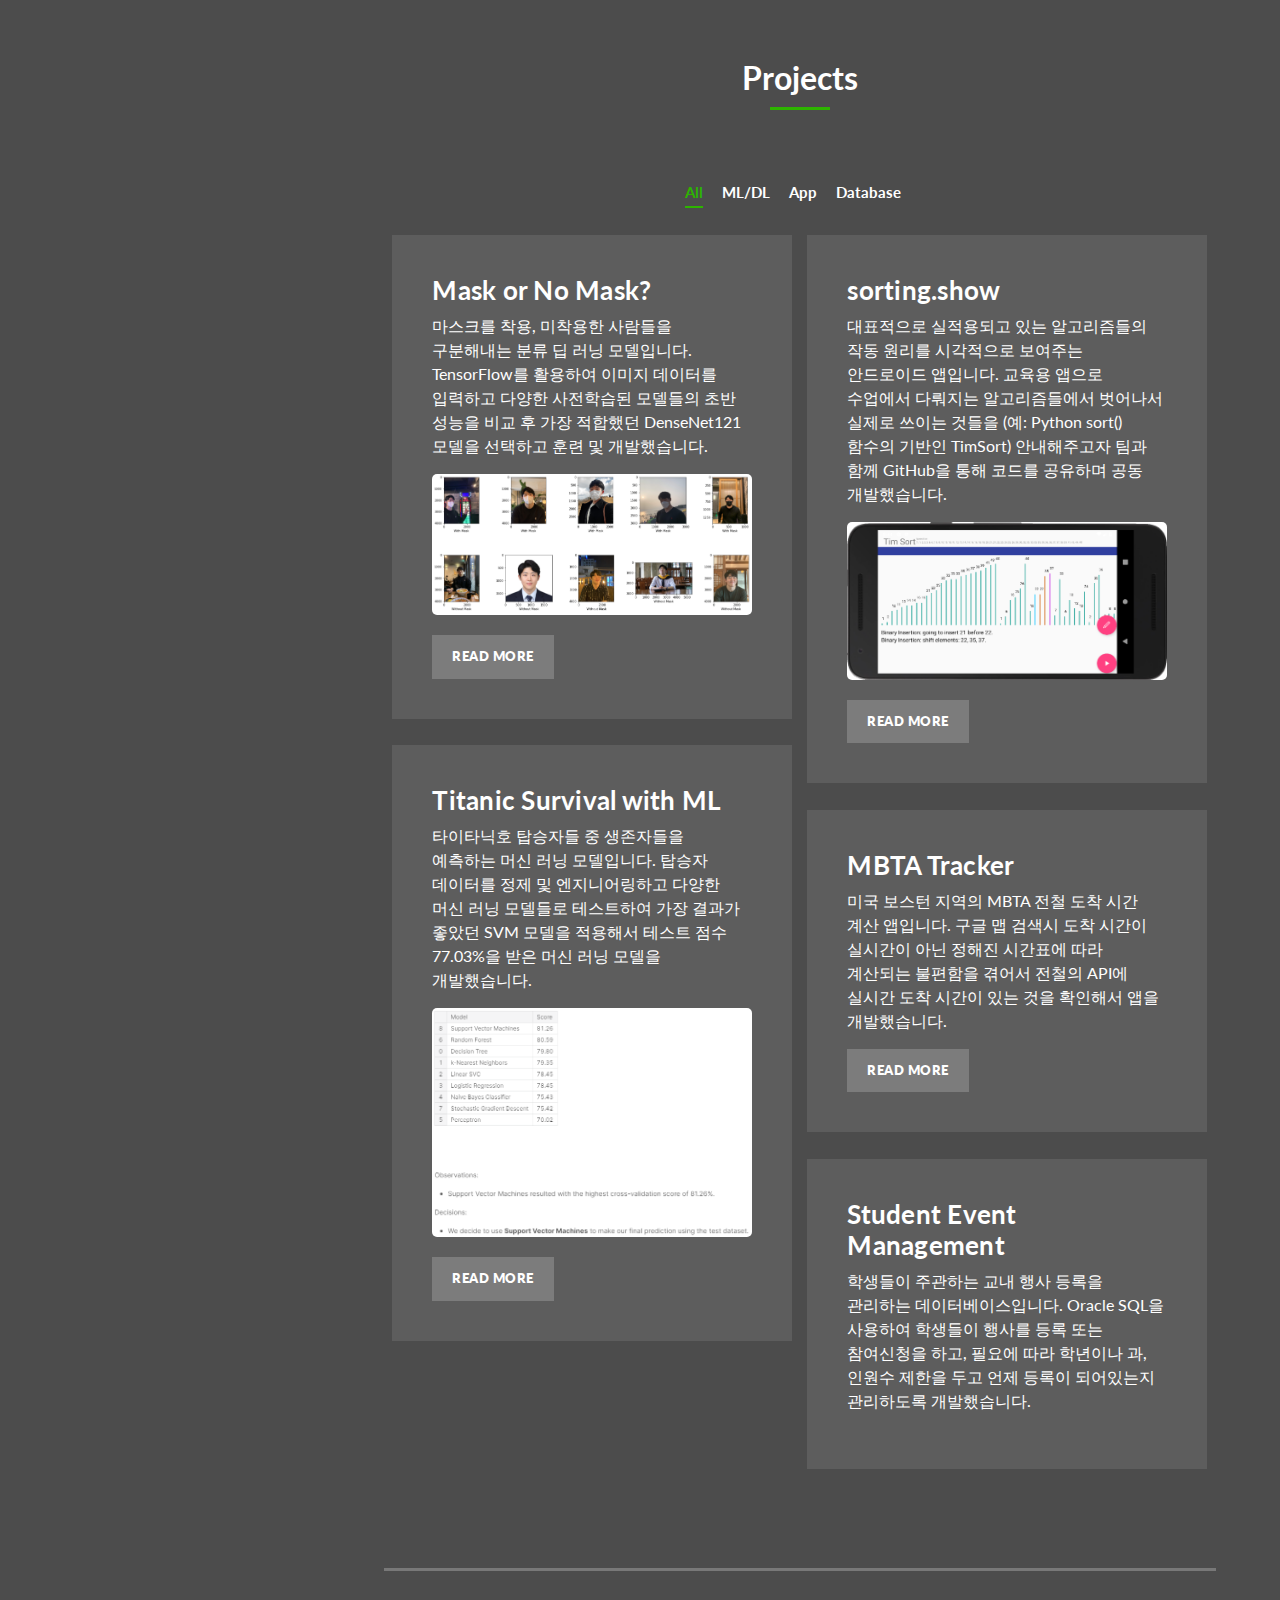
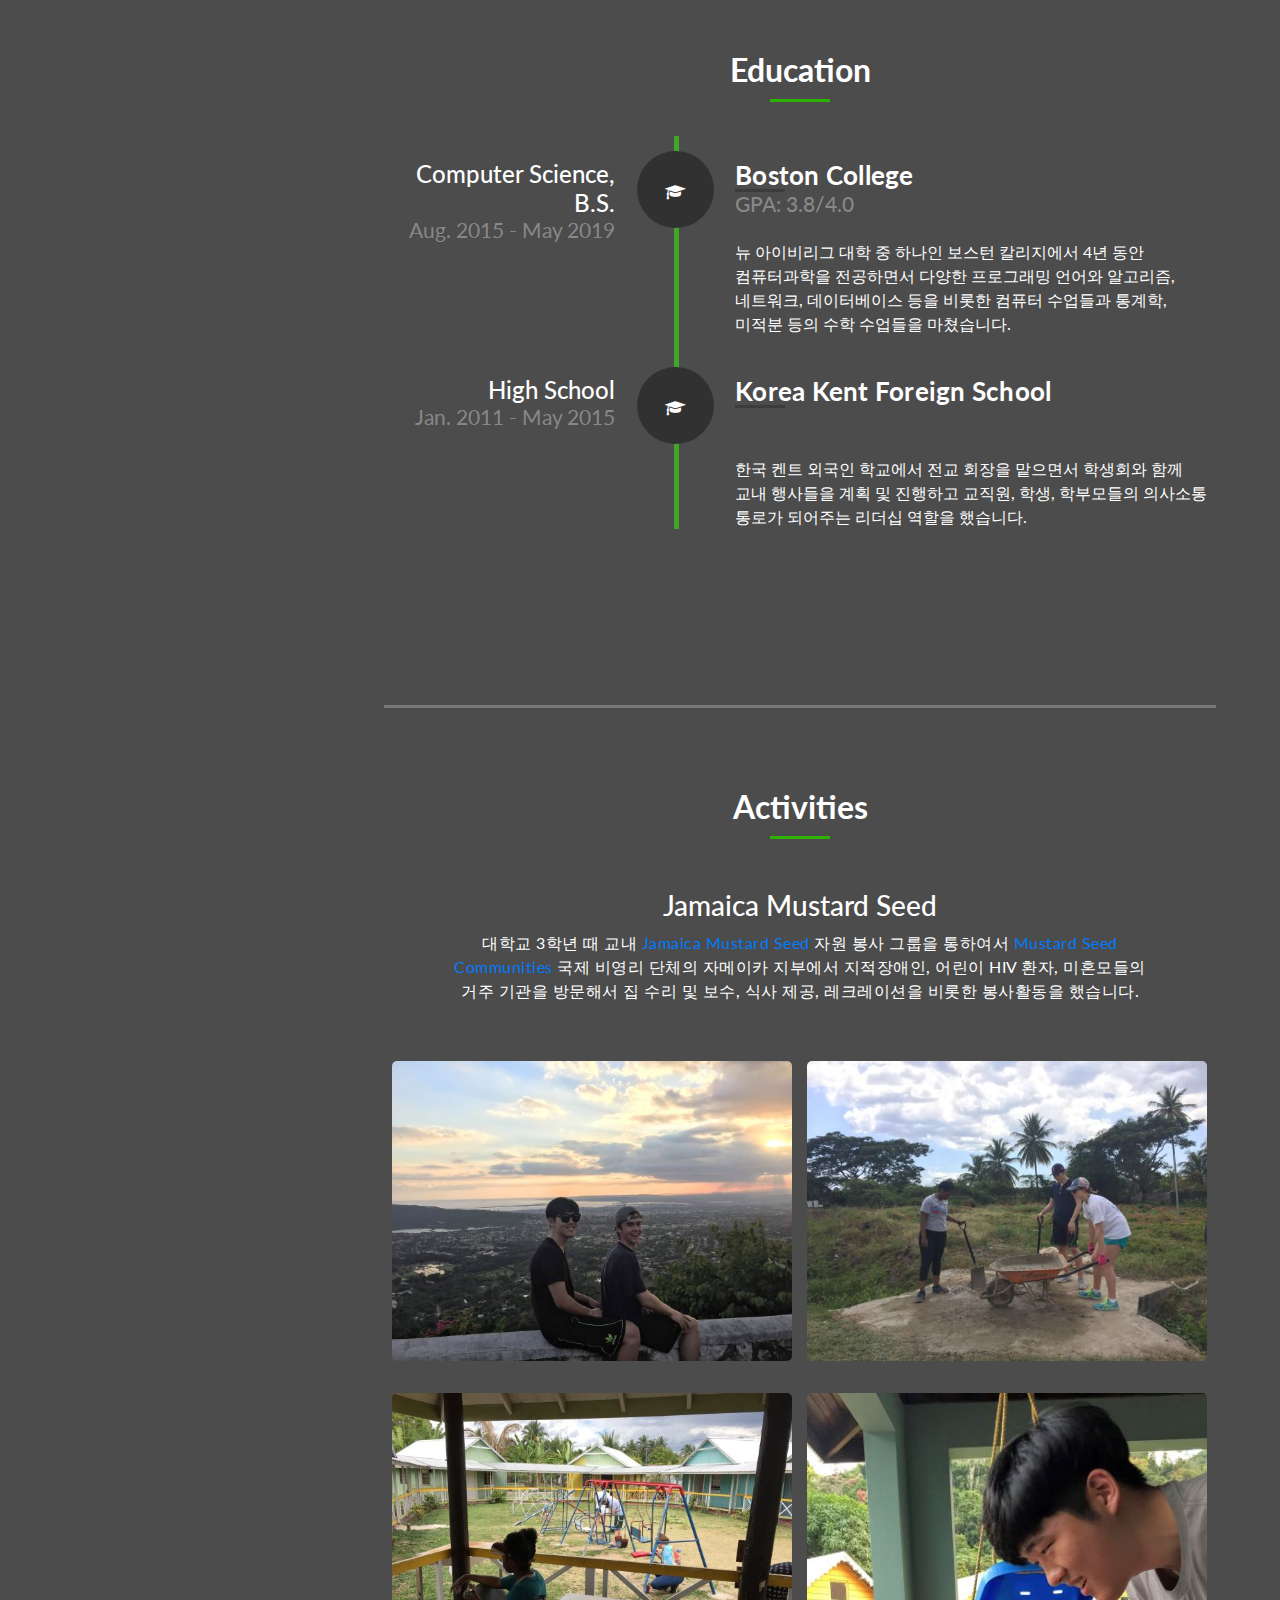
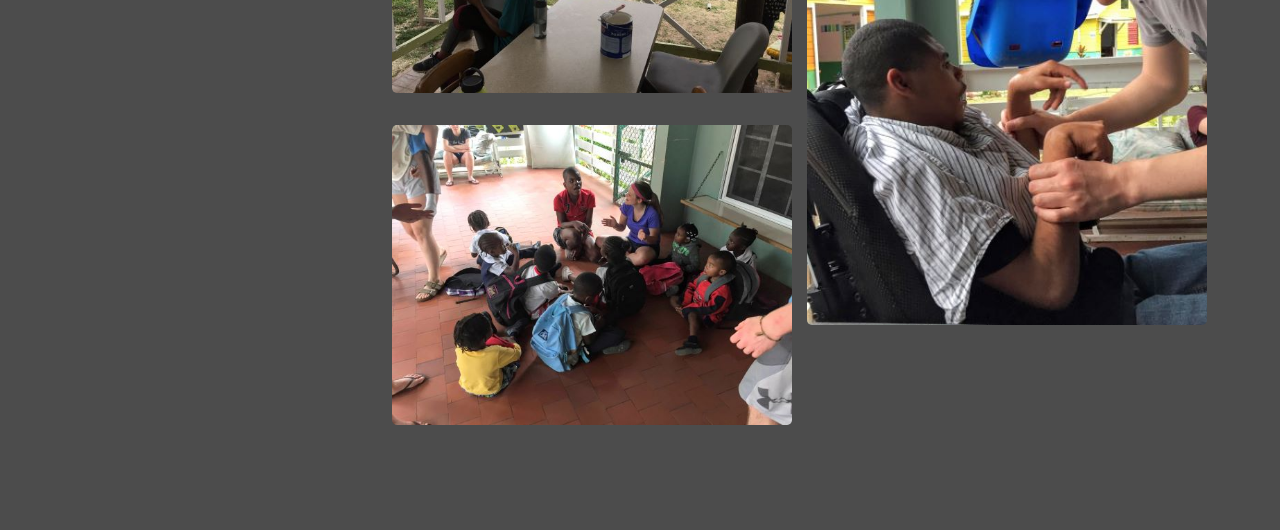
==== commit 7df8f9b1: "text edits" ====
--- a/index.html
+++ b/index.html
@@ -101,7 +101,8 @@
                 <div class="first-service-icon service-icon"></div>
                 <h4>Python</h4>
                 <p>
-                  4년 동안의 대학 전공 수업들을 거치고 Kaggle을 통하여서 Python 기반의 머신 러닝, 딥 러닝 네트워크 등을 개발하였습니다.
+                  Kaggle을 통해 TensorFlow 프레임워크로 딥 러닝 (예: 마스크 착용 여부 분류), 
+                  Scikit-learn 프레임워크로 머신 러닝 (예: 탑승자 생존 예측) 모델을 등을 개발했습니다.
                 </p>
               </div>
             </div>
@@ -121,7 +122,7 @@
                 <h4>SQL</h4>
                 <p>
                   Oracle SQL으로 학생들이 교내 행사를 등록 및 참가 신청하고 학년, 과별로
-                  제한은 두는 데이터베이스를 개발했습니다.
+                  제한을 두는 데이터베이스를 개발했습니다.
                 </p>
               </div>
             </div>
@@ -162,30 +163,30 @@
                 <label>
                   <input
                     type="radio"
-                    data-type="Python"
+                    data-type="ML/DL"
                     name="isotope-filter"
                   />
-                  <span>Python</span>
+                  <span>ML/DL</span>
                 </label>
                 <label>
                   <input
                     type="radio"
-                    data-type="Java"
+                    data-type="App"
                     name="isotope-filter"
                   />
-                  <span>Java</span>
+                  <span>App</span>
                 </label>
                 <label>
                   <input
                     type="radio"
-                    data-type="SQL"
+                    data-type="Database"
                     name="isotope-filter"
                   />
-                  <span>SQL</span>
+                  <span>Database</span>
                 </label>
               </form>
               <div class="isotope-box">
-                <div class="isotope-item" data-type="Python">
+                <div class="isotope-item" data-type="ML/DL">
                   <div class="isotope-item-detail">
                     <h4>Mask or No Mask?</h4>
                     <p>
@@ -202,7 +203,7 @@
                   </div>
                 </div>
 
-                <div class="isotope-item" data-type="Java">
+                <div class="isotope-item" data-type="App">
                   <div class="isotope-item-detail">
                     <h4>sorting.show</h4>
                     <p>
@@ -219,7 +220,7 @@
                   </div>
                 </div>
 
-                <div class="isotope-item" data-type="Python">
+                <div class="isotope-item" data-type="ML/DL">
                   <div class="isotope-item-detail">
                     <h4>Titanic Survival with ML</h4>
                     <p>
@@ -236,7 +237,7 @@
                   </div>
                 </div>
 
-                <div class="isotope-item" data-type="Java">
+                <div class="isotope-item" data-type="App">
                   <div class="isotope-item-detail">
                     <h4>MBTA Tracker</h4>
                     <p>
@@ -253,7 +254,7 @@
                   </div>
                 </div>
 
-                <div class="isotope-item" data-type="SQL">
+                <div class="isotope-item" data-type="Database">
                   <div class="isotope-item-detail">
                     <h4>Student Event Management</h4>
                     <p>
@@ -300,8 +301,9 @@
                     <h4>Boston College</h4>
                     <h3>GPA: 3.8/4.0</h3>
 							      <p>
-                      뉴 아이비리그 대학 중 하나인 보스턴 칼리지에서 4년 동안 컴퓨터과학을 전공하면서 다양한 프로그래밍 언어와 
-                      알고리즘, 네트워크, 데이터베이스 등을 비롯한 컴퓨터 수업들과 통계학, 미적분 등의 수학 수업들을 마쳤습니다.
+                      뉴 아이비리그 대학 중 하나인 보스턴 칼리지에서 4년 동안 컴퓨터과학을 
+                      전공하면서 다양한 프로그래밍 언어와 알고리즘, 네트워크, 데이터베이스 
+                      등을 비롯한 컴퓨터 수업들과 통계학, 미적분 등의 수학 수업들을 마쳤습니다.
                     </p>
                   </div>
                 </div>
@@ -318,8 +320,9 @@
                     <h4>Korea Kent Foreign School</h4>
                     <h3><br></h3>
 							      <p>
-                      한국 켄트 외국인 학교에서 전교 회장을 맡으면서 학생회와 함께 교내 행사들을 계획 및 진행하고 
-                      교직원, 학생, 학부모들의 의사소통을 원활하게 하는 리더십 역할을 했습니다.
+                      한국 켄트 외국인 학교에서 전교 회장을 맡으면서 학생회와 함께 교내 
+                      행사들을 계획 및 진행하고 교직원, 학생, 학부모들의 의사소통 통로가 
+                      되어주는 리더십 역할을 했습니다.
                     </p>
                   </div>
                 </div>
@@ -339,10 +342,9 @@
             <h3>Jamaica Mustard Seed</h3>
             <span>
               대학교 3학년 때 교내 <a href="https://www.bc.edu/content/bc-web/offices/mission-ministry/sites/volunteer-service-learning-center/service/jamaica-mustard-seed.html">
-              Jamaica Mustard Seed</a>이란 자원 봉사 그룹을 통하여서 <a href="https://www.mustardseed.com/">
-              Mustard Seed Communities</a>이라는 국제 비영리 단체의 자메이카 지부에서 보살핌을 받고 있는 장애인, 
-              어린이 HIV 환자, 미혼모들의 거주 기관을 방문해서 집 수리 및 보수, 식사 제공, 레크레이션을 비롯한 
-              봉사활동을 했습니다.
+              Jamaica Mustard Seed</a> 자원 봉사 그룹을 통하여서 <a href="https://www.mustardseed.com/">
+              Mustard Seed Communities</a> 국제 비영리 단체의 자메이카 지부에서 지적장애인, 어린이 HIV 환자, 
+              미혼모들의 거주 기관을 방문해서 집 수리 및 보수, 식사 제공, 레크레이션을 비롯한 봉사활동을 했습니다.
             </span>
           </div>
           <div class="row">
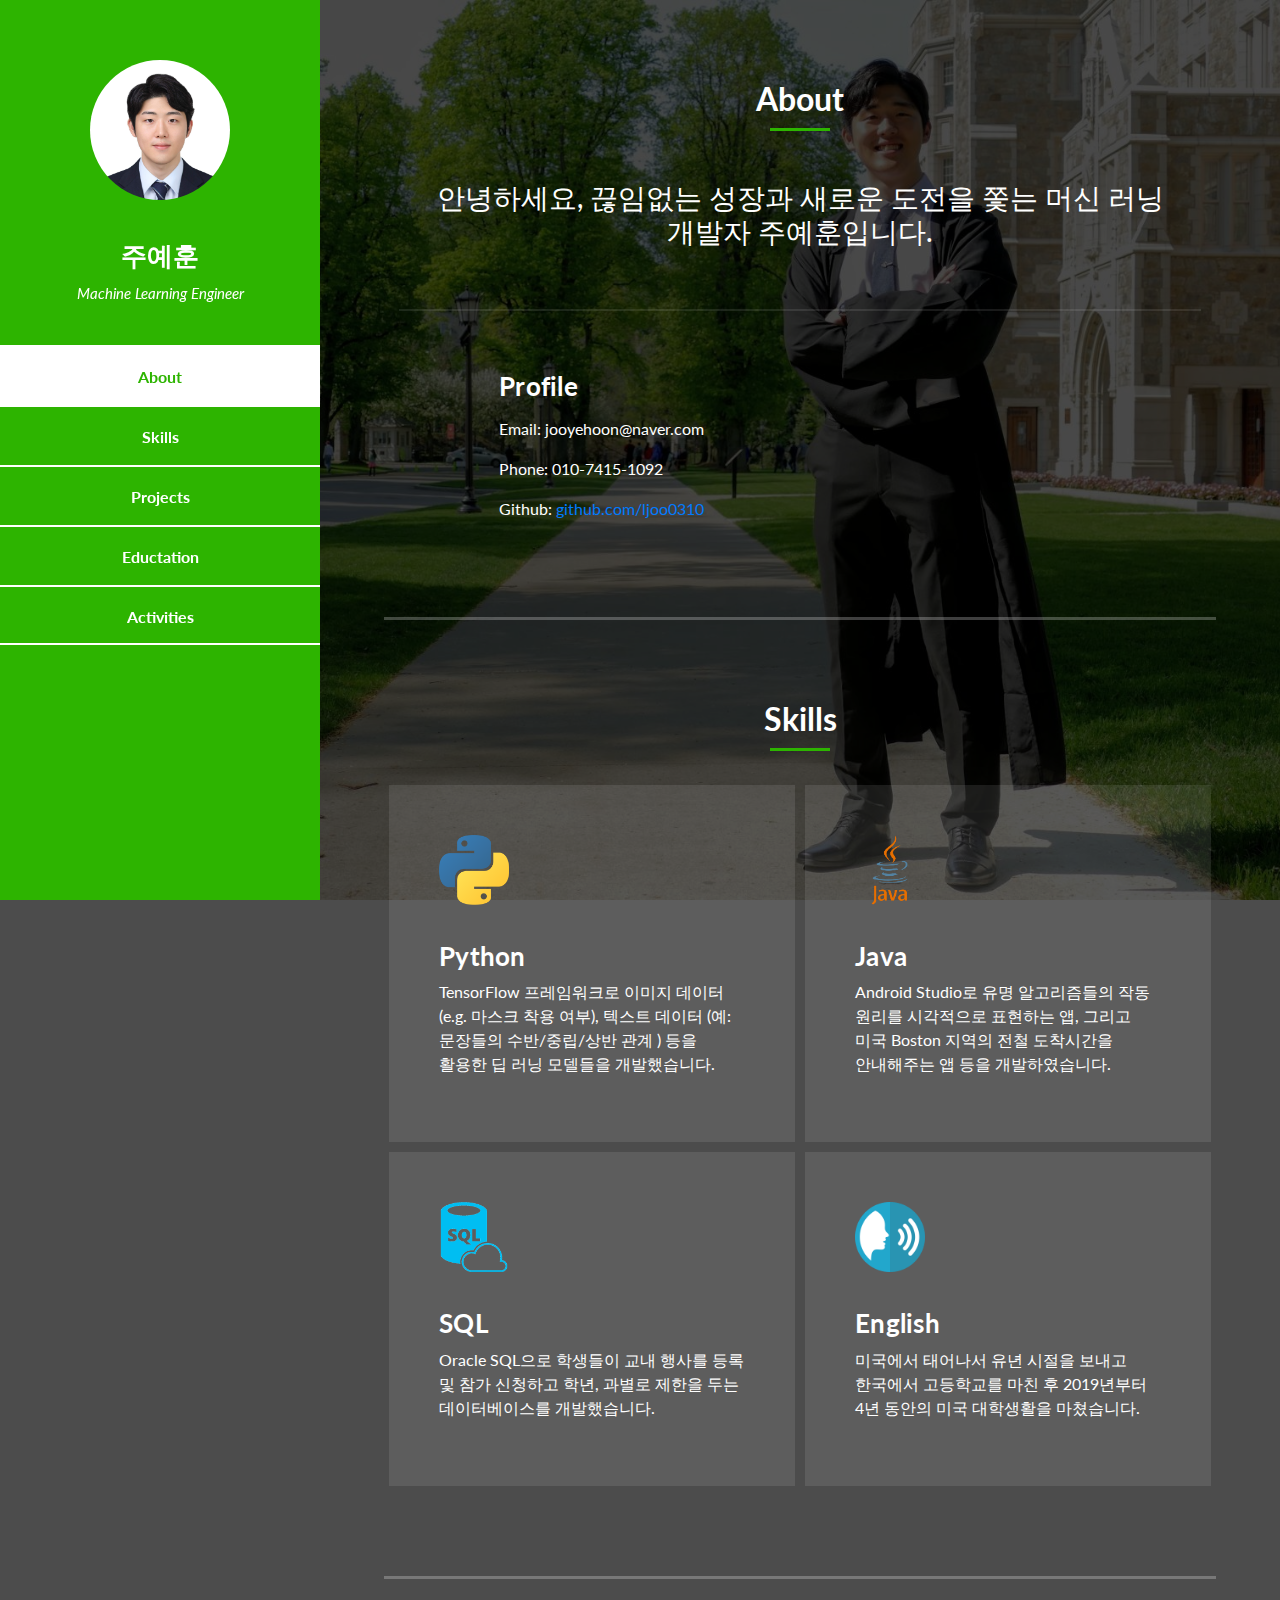
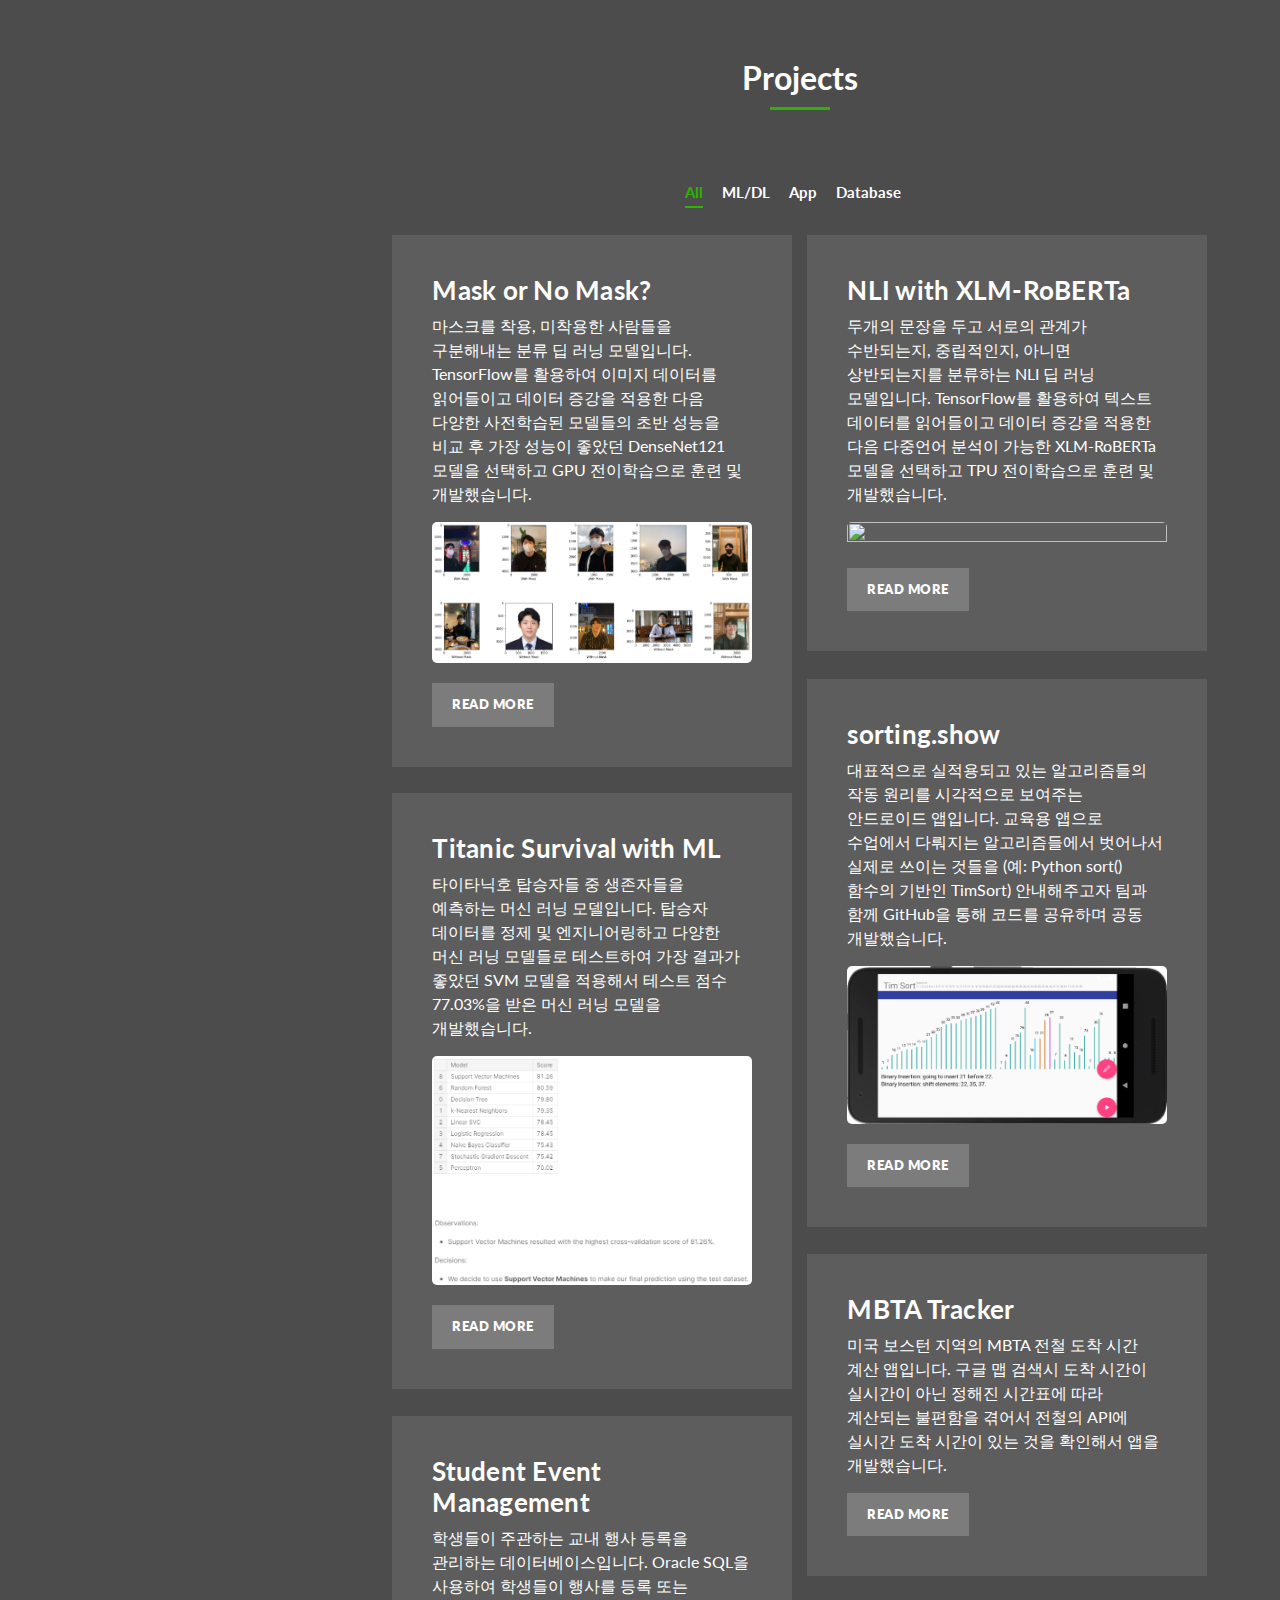
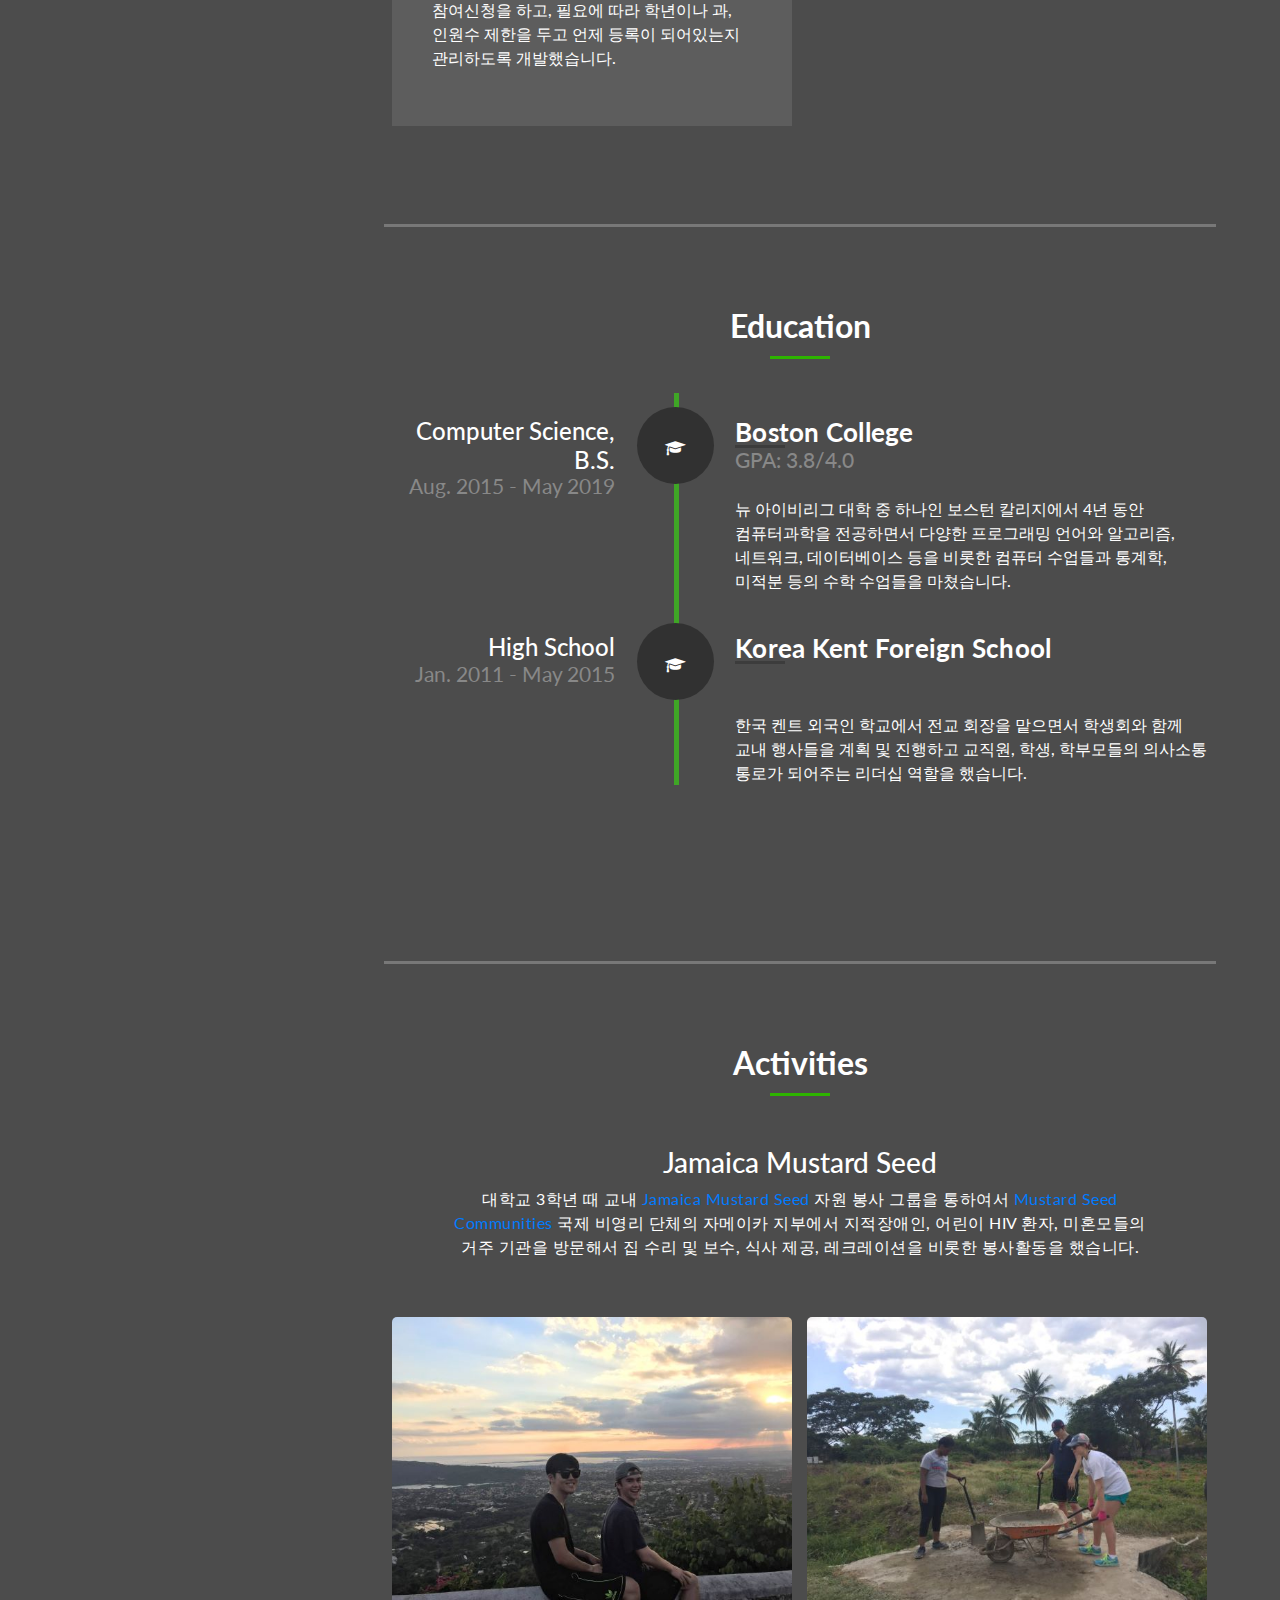
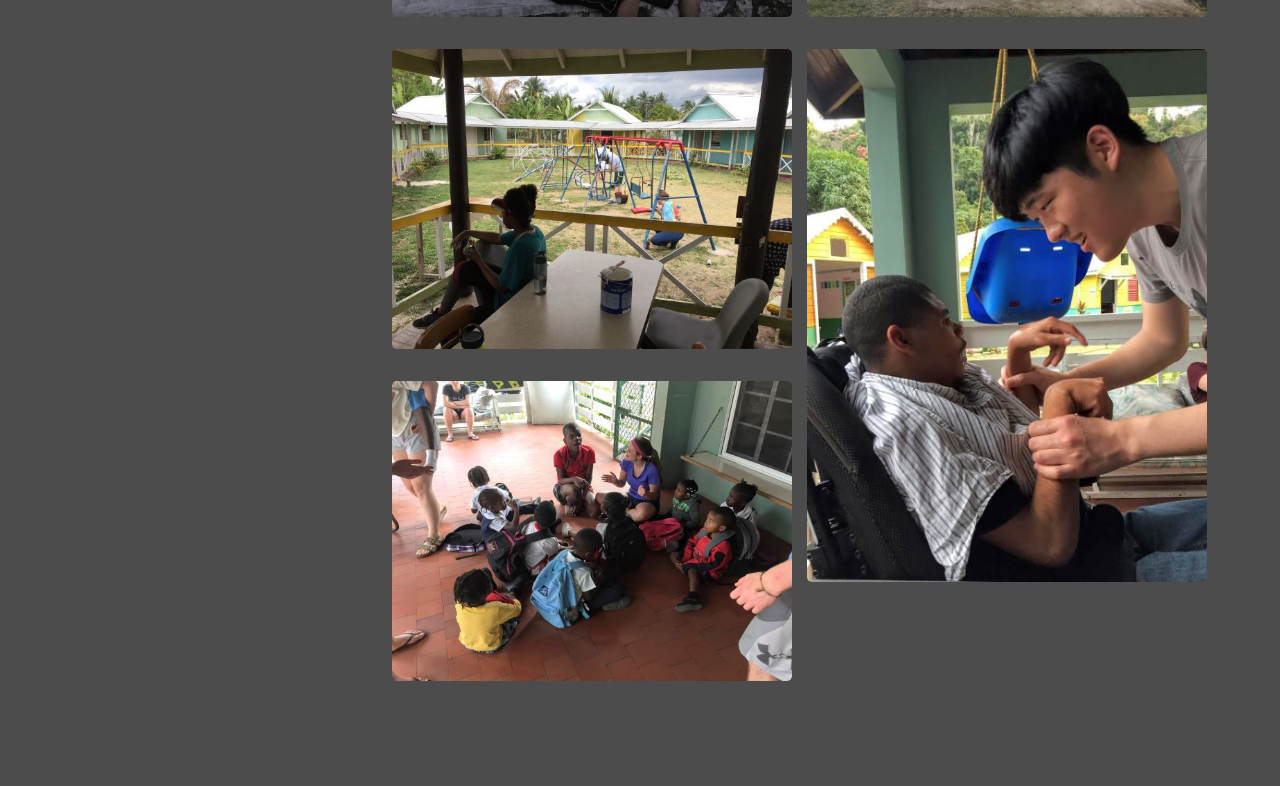
==== commit 442937a7: "included nli with xlm-roberta" ====
--- a/index.html
+++ b/index.html
@@ -101,8 +101,8 @@
                 <div class="first-service-icon service-icon"></div>
                 <h4>Python</h4>
                 <p>
-                  Kaggle을 통해 TensorFlow 프레임워크로 딥 러닝 (예: 마스크 착용 여부 분류), 
-                  Scikit-learn 프레임워크로 머신 러닝 (예: 탑승자 생존 예측) 모델을 등을 개발했습니다.
+                  TensorFlow 프레임워크로 이미지 데이터 (e.g. 마스크 착용 여부), 텍스트 데이터 
+                  (예: 문장들의 수반/중립/상반 관계 ) 등을 활용한 딥 러닝 모델들을 개발했습니다.
                 </p>
               </div>
             </div>
@@ -190,13 +190,32 @@
                   <div class="isotope-item-detail">
                     <h4>Mask or No Mask?</h4>
                     <p>
-                      마스크를 착용, 미착용한 사람들을 구분해내는 분류 딥 러닝 모델입니다.
-                      TensorFlow를 활용하여 이미지 데이터를 입력하고 다양한 사전학습된 모델들의 초반 성능을 
-                      비교 후 가장 적합했던 DenseNet121 모델을 선택하고 훈련 및 개발했습니다.
-                    </p>
-                    <img src="assets/images/isotope-item-detail-1.png"/>
+                      마스크를 착용, 미착용한 사람들을 구분해내는 분류 딥 러닝 모델입니다. 
+                      TensorFlow를 활용하여 이미지 데이터를 읽어들이고 데이터 증강을 적용한 다음 
+                      다양한 사전학습된 모델들의 초반 성능을 비교 후 가장 성능이 좋았던 DenseNet121 모델을 선택하고 
+                      GPU 전이학습으로 훈련 및 개발했습니다.
+                    </p>
+                    <img src="assets/images/isotope-item-detail-mask.png"/>
                     <div class="white-button">
                       <a href="https://www.kaggle.com/yehoonjoo/mask-or-no-mask" target='_blank'>
+                        Read More
+                      </a>
+                    </div>
+                  </div>
+                </div>
+
+                <div class="isotope-item" data-type="ML/DL">
+                  <div class="isotope-item-detail">
+                    <h4>NLI with XLM-RoBERTa</h4>
+                    <p>
+                      두개의 문장을 두고 서로의 관계가 수반되는지, 중립적인지, 아니면 상반되는지를 분류하는 NLI 딥 러닝 모델입니다. 
+                      TensorFlow를 활용하여 텍스트 데이터를 읽어들이고 데이터 증강을 적용한 다음
+                      다중언어 분석이 가능한 XLM-RoBERTa 모델을 선택하고
+                      TPU 전이학습으로 훈련 및 개발했습니다.
+                    </p>
+                    <img src="assets/images/isotope-item-detail-nli.png"/>
+                    <div class="white-button">
+                      <a href="https://www.kaggle.com/yehoonjoo/nli-with-xlm-roberta" target='_blank'>
                         Read More
                       </a>
                     </div>
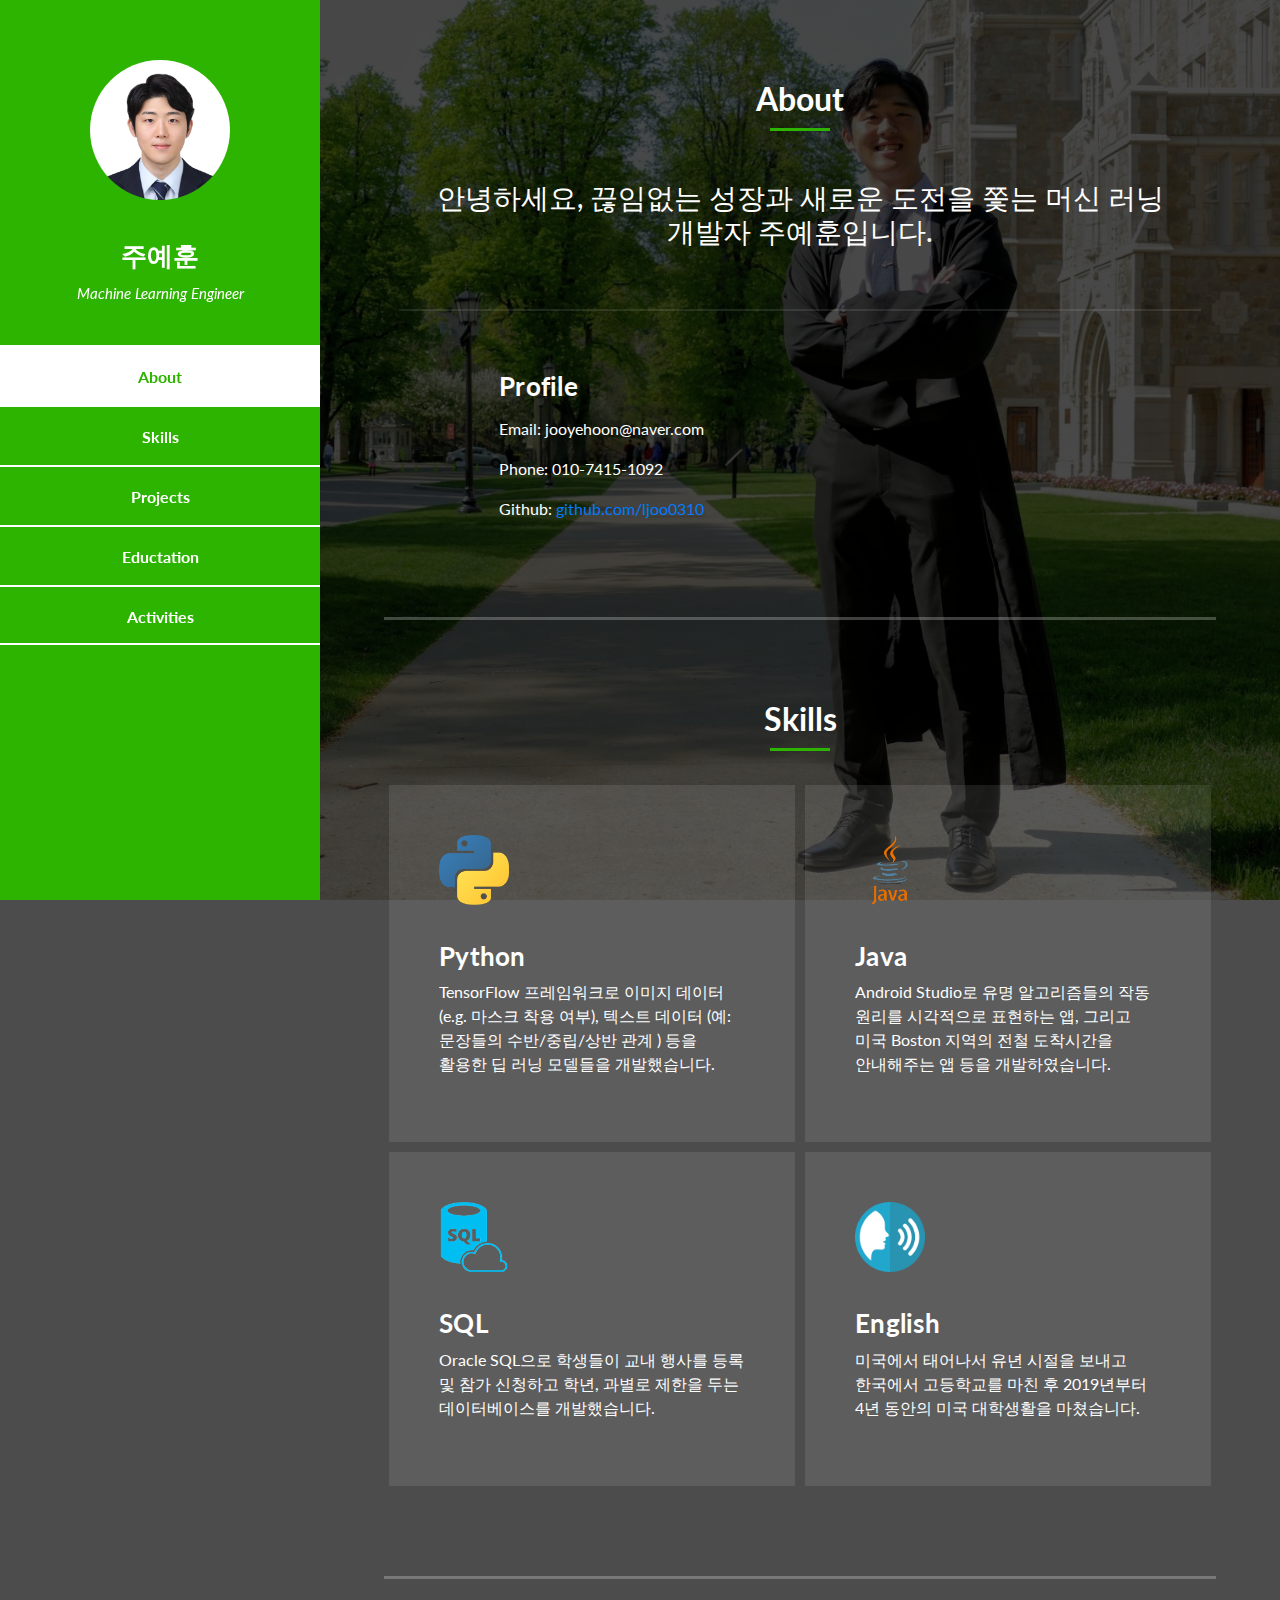
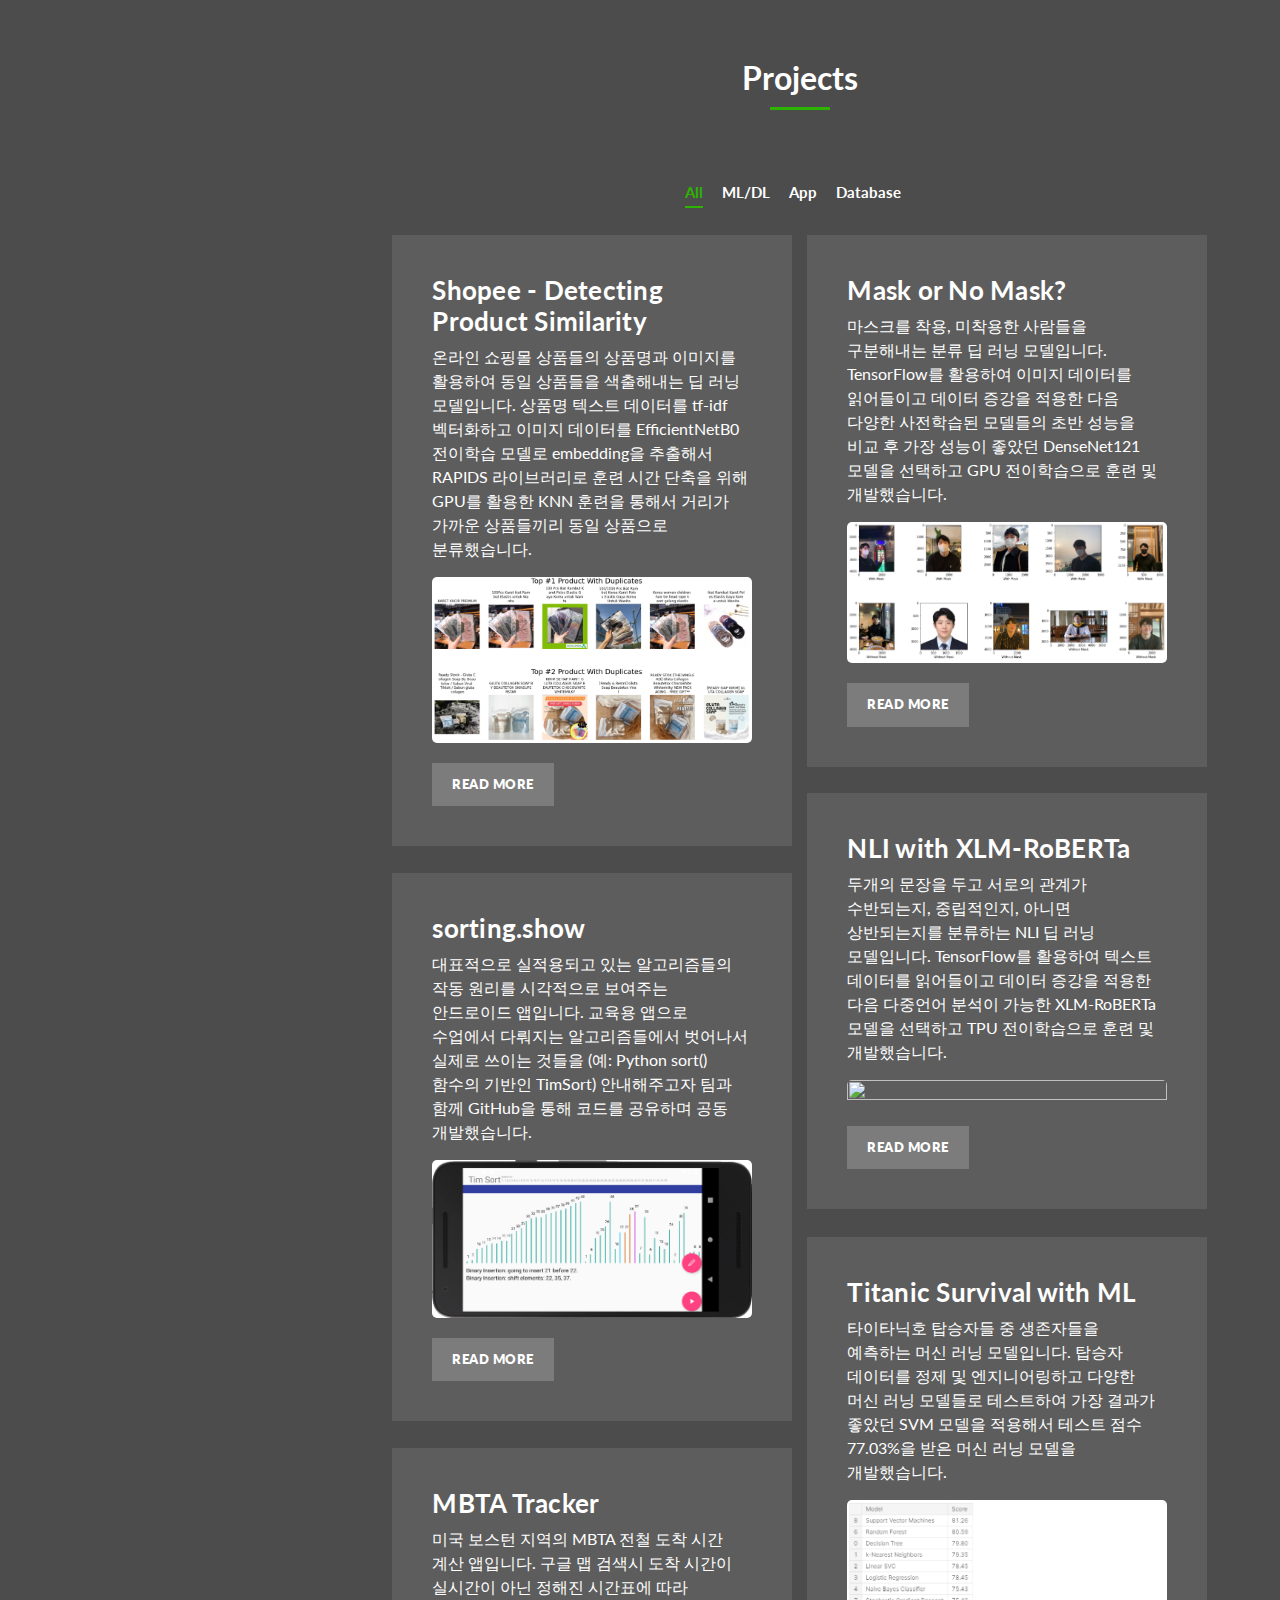
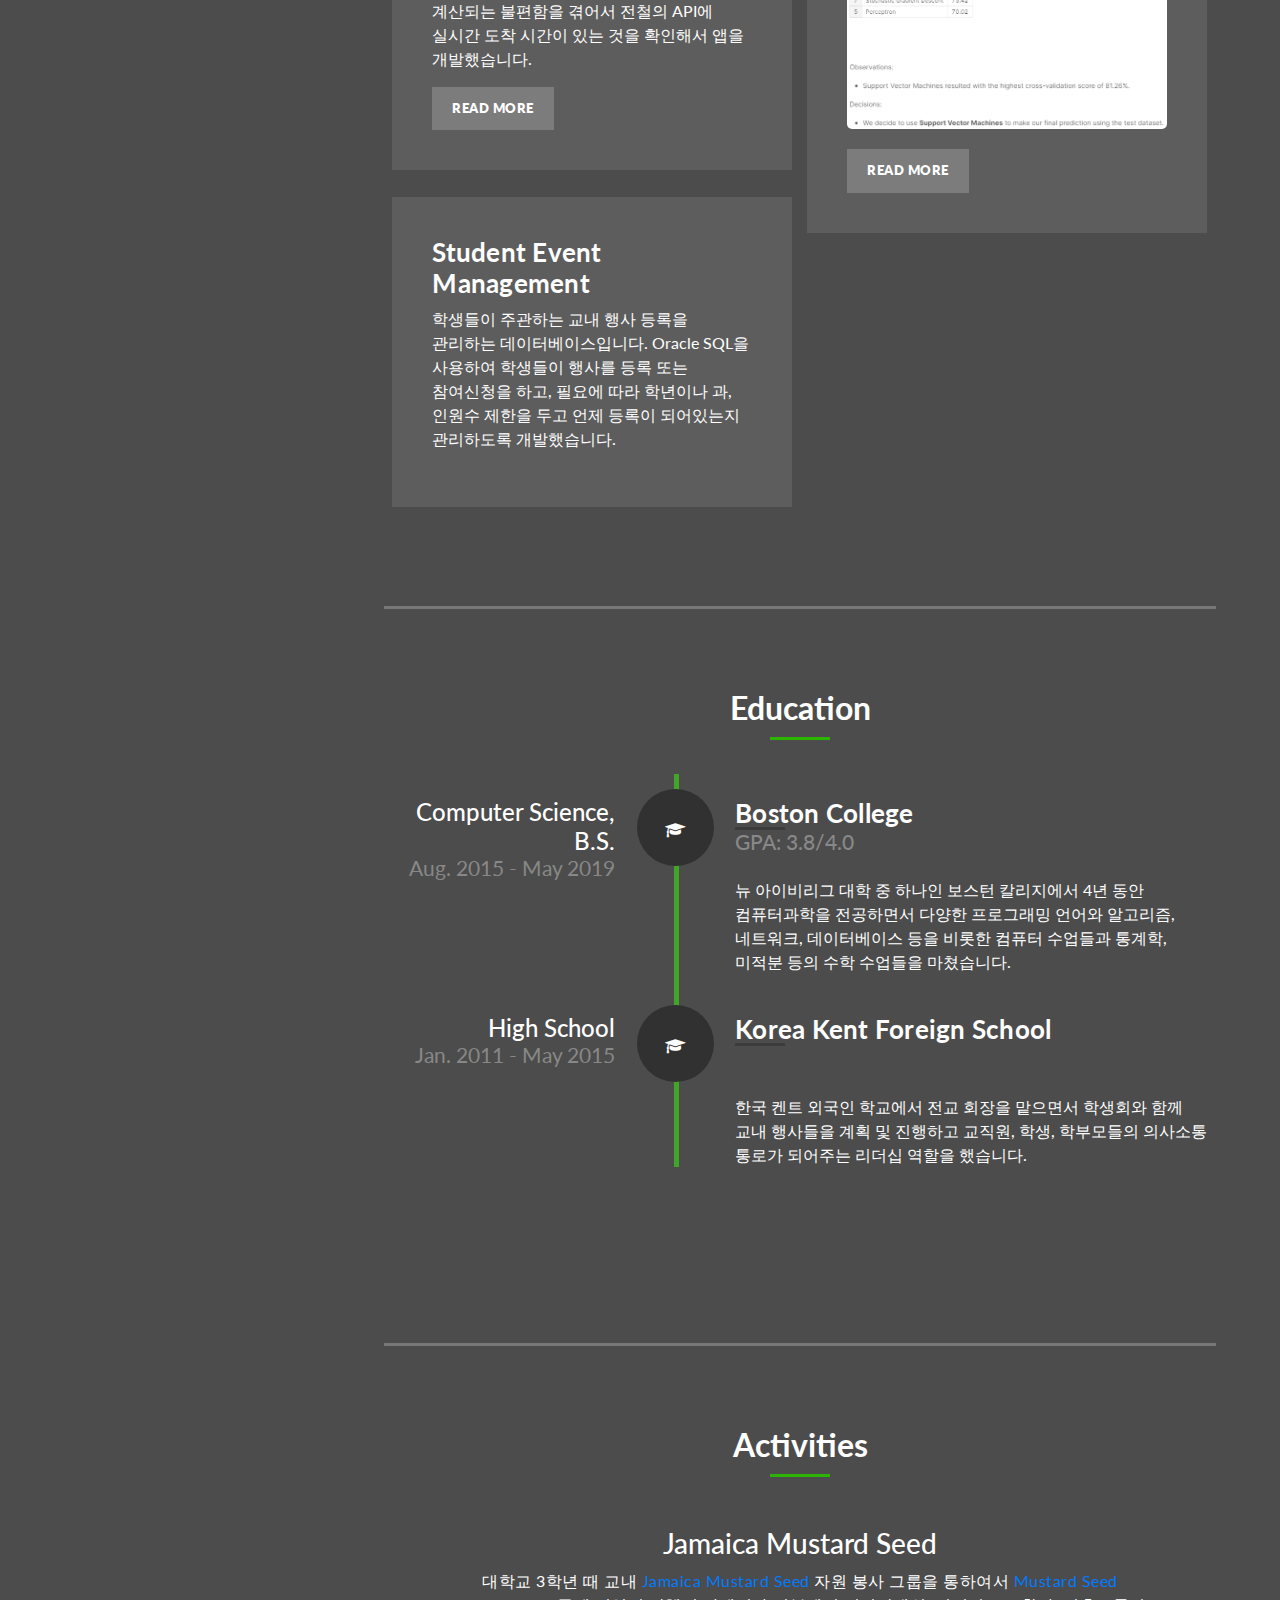
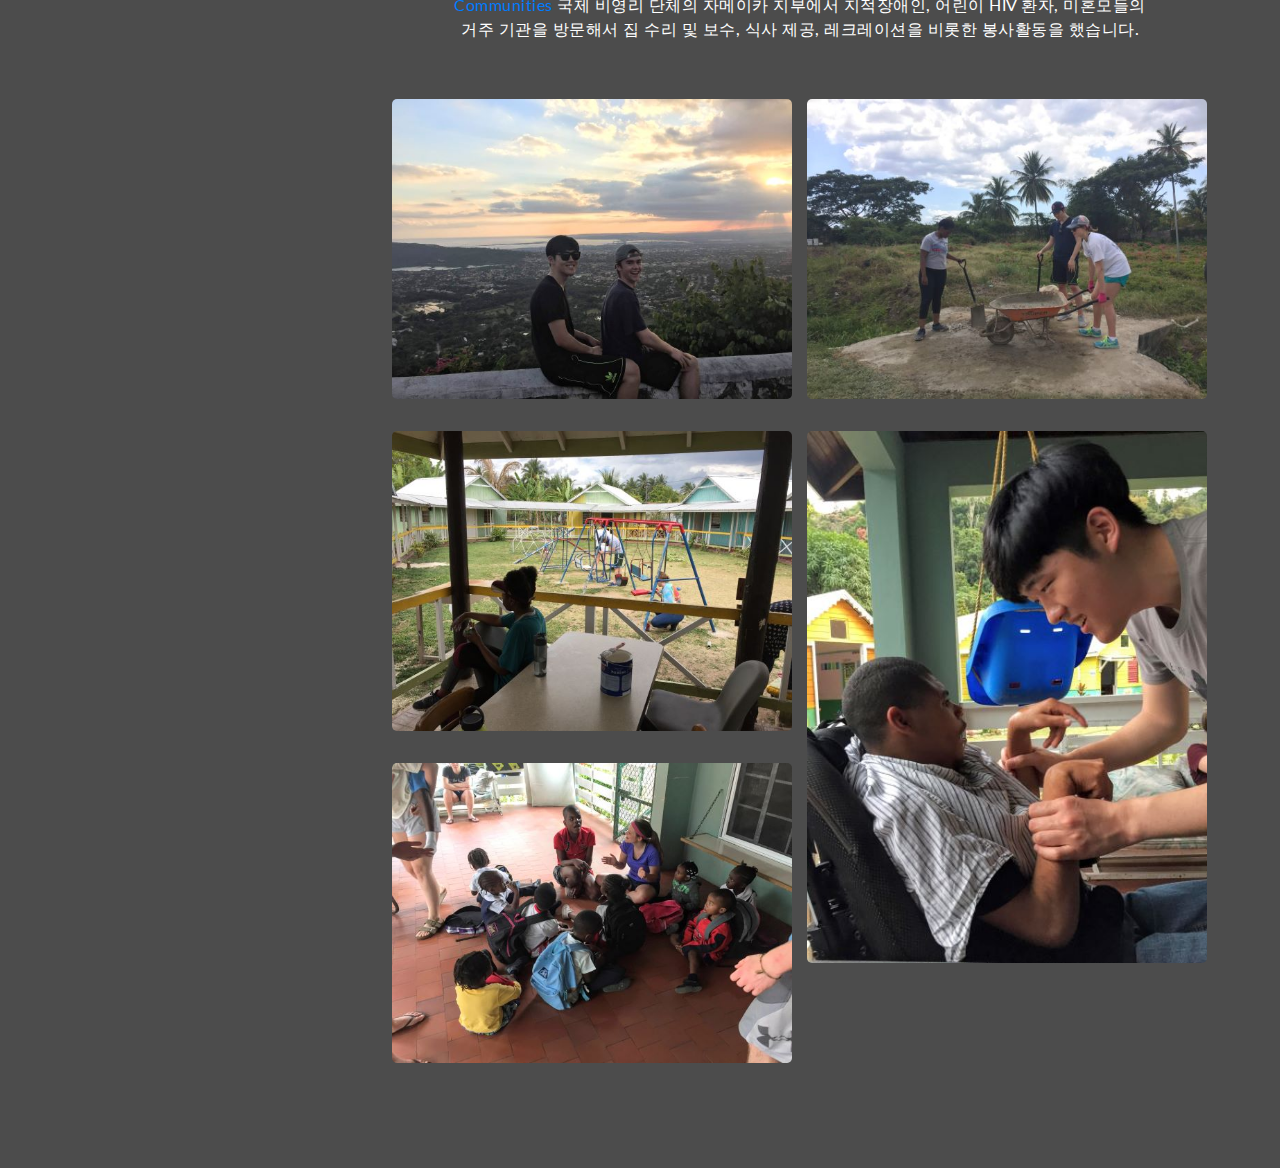
==== commit b0a821cb: "added shopee kernel" ====
--- a/index.html
+++ b/index.html
@@ -188,6 +188,24 @@
               <div class="isotope-box">
                 <div class="isotope-item" data-type="ML/DL">
                   <div class="isotope-item-detail">
+                    <h4>Shopee - Detecting Product Similarity</h4>
+                    <p>
+                      온라인 쇼핑몰 상품들의 상품명과 이미지를 활용하여 동일 상품들을 색출해내는 딥 러닝 모델입니다.
+                      상품명 텍스트 데이터를 tf-idf 벡터화하고 이미지 데이터를 EfficientNetB0 전이학습 모델로 
+                      embedding을 추출해서 RAPIDS 라이브러리로 훈련 시간 단축을 위해 GPU를 활용한 KNN 훈련을 통해서 
+                      거리가 가까운 상품들끼리 동일 상품으로 분류했습니다.
+                    </p>
+                    <img src="assets/images/isotope-item-detail-shopee.png"/>
+                    <div class="white-button">
+                      <a href="https://www.kaggle.com/yehoonjoo/shopee-detecting-product-similarity" target='_blank'>
+                        Read More
+                      </a>
+                    </div>
+                  </div>
+                </div>
+
+                <div class="isotope-item" data-type="ML/DL">
+                  <div class="isotope-item-detail">
                     <h4>Mask or No Mask?</h4>
                     <p>
                       마스크를 착용, 미착용한 사람들을 구분해내는 분류 딥 러닝 모델입니다. 
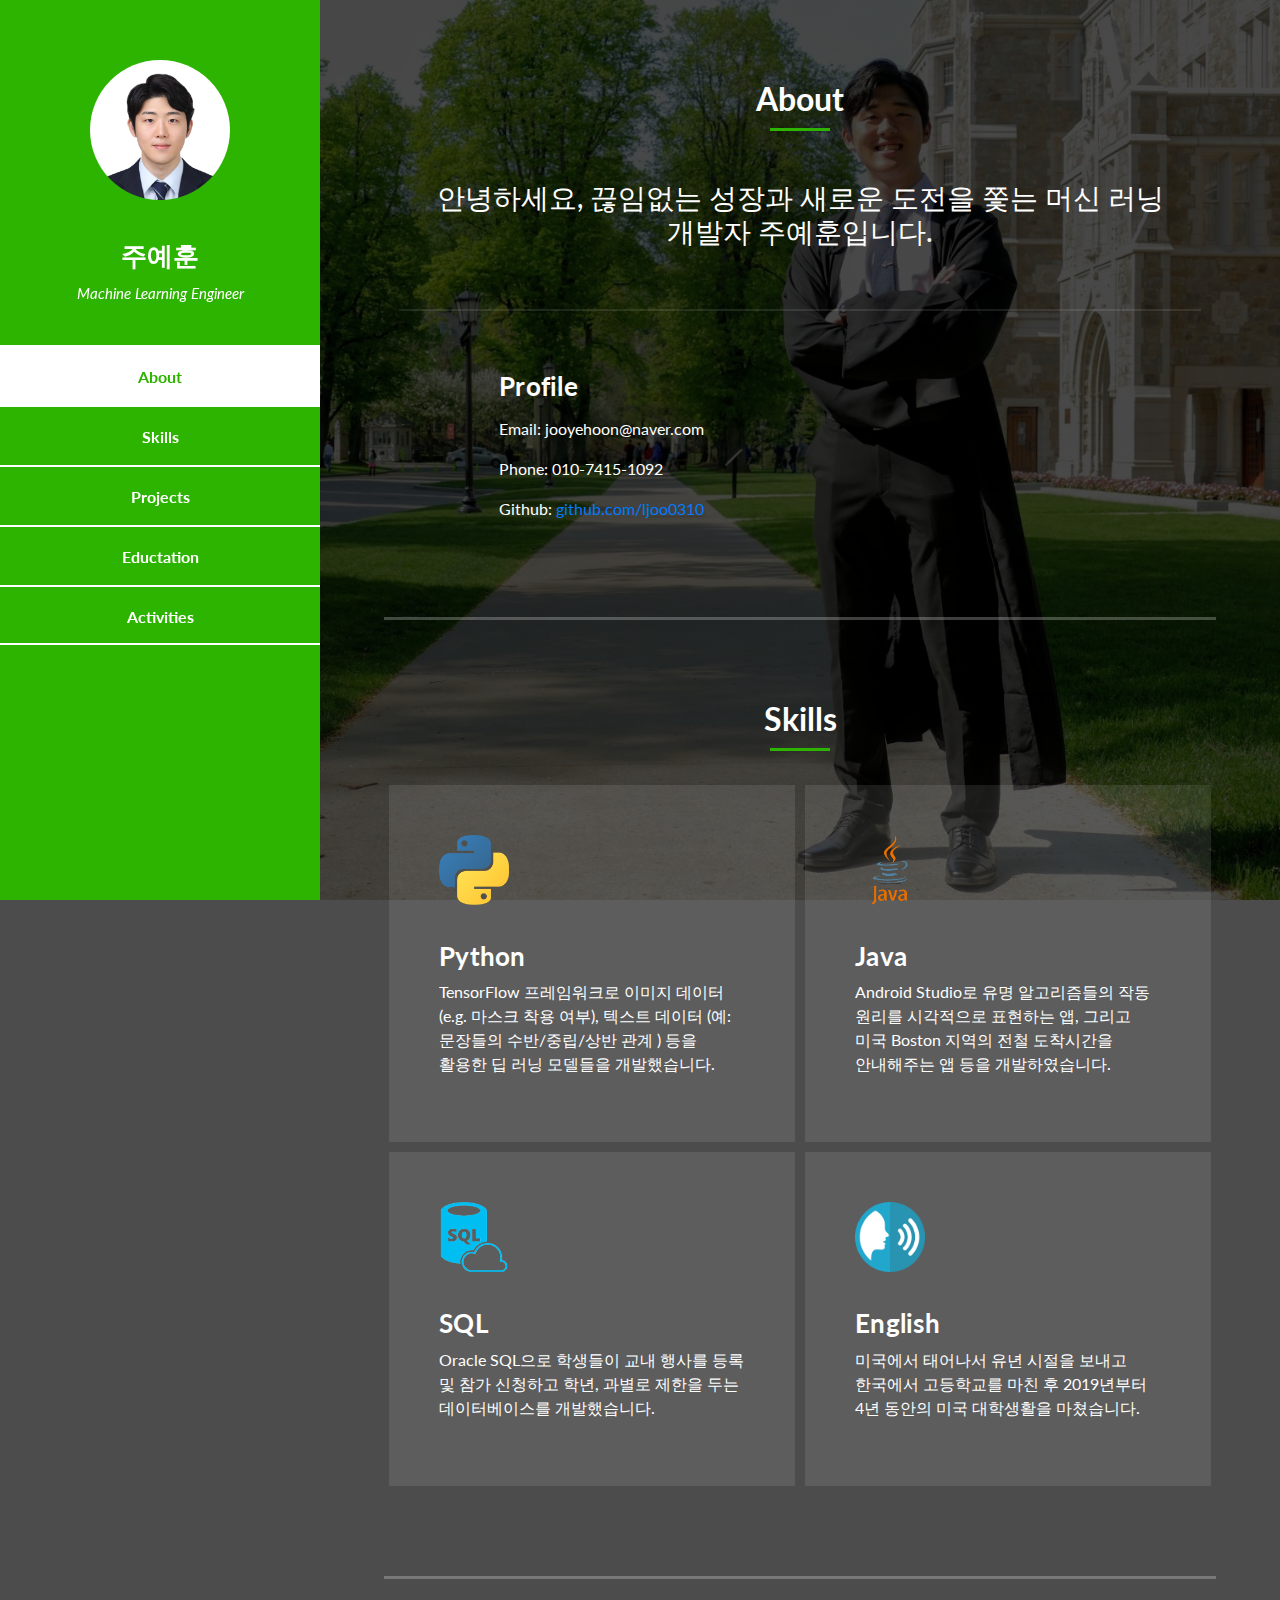
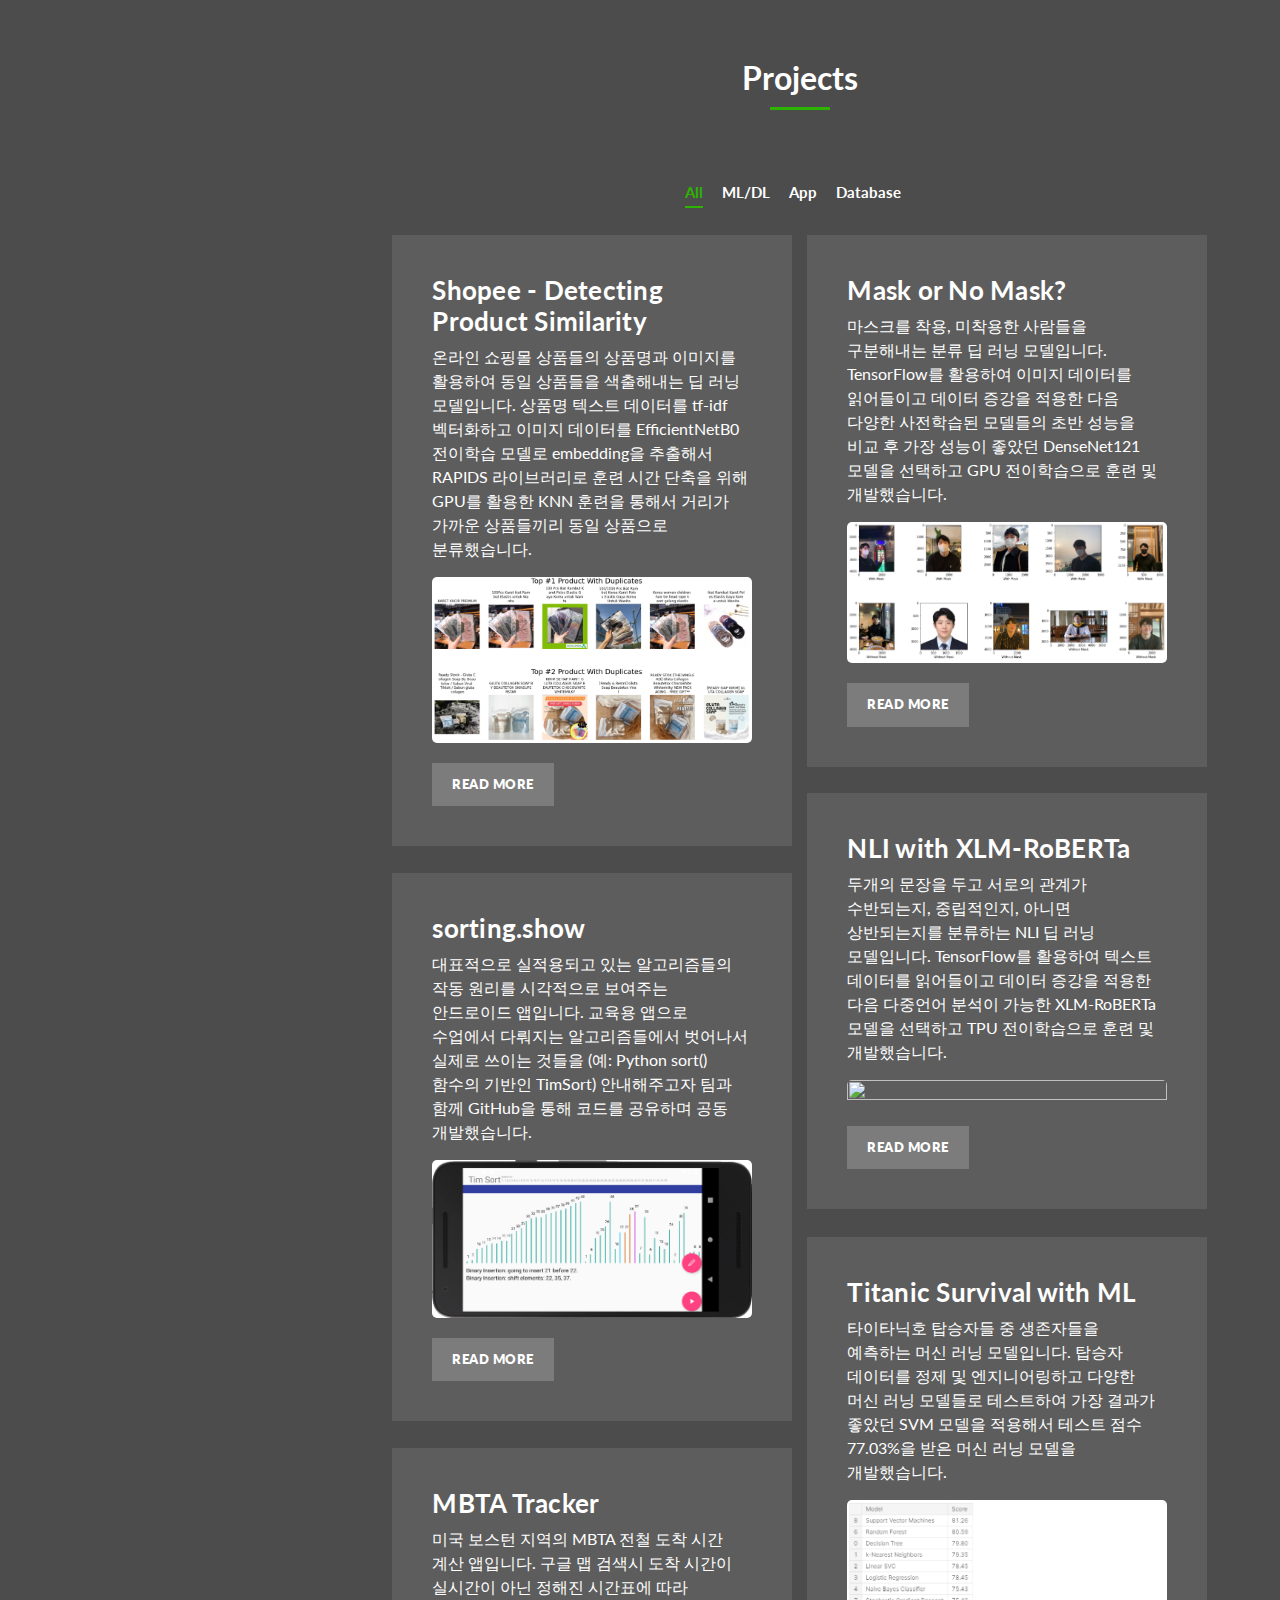
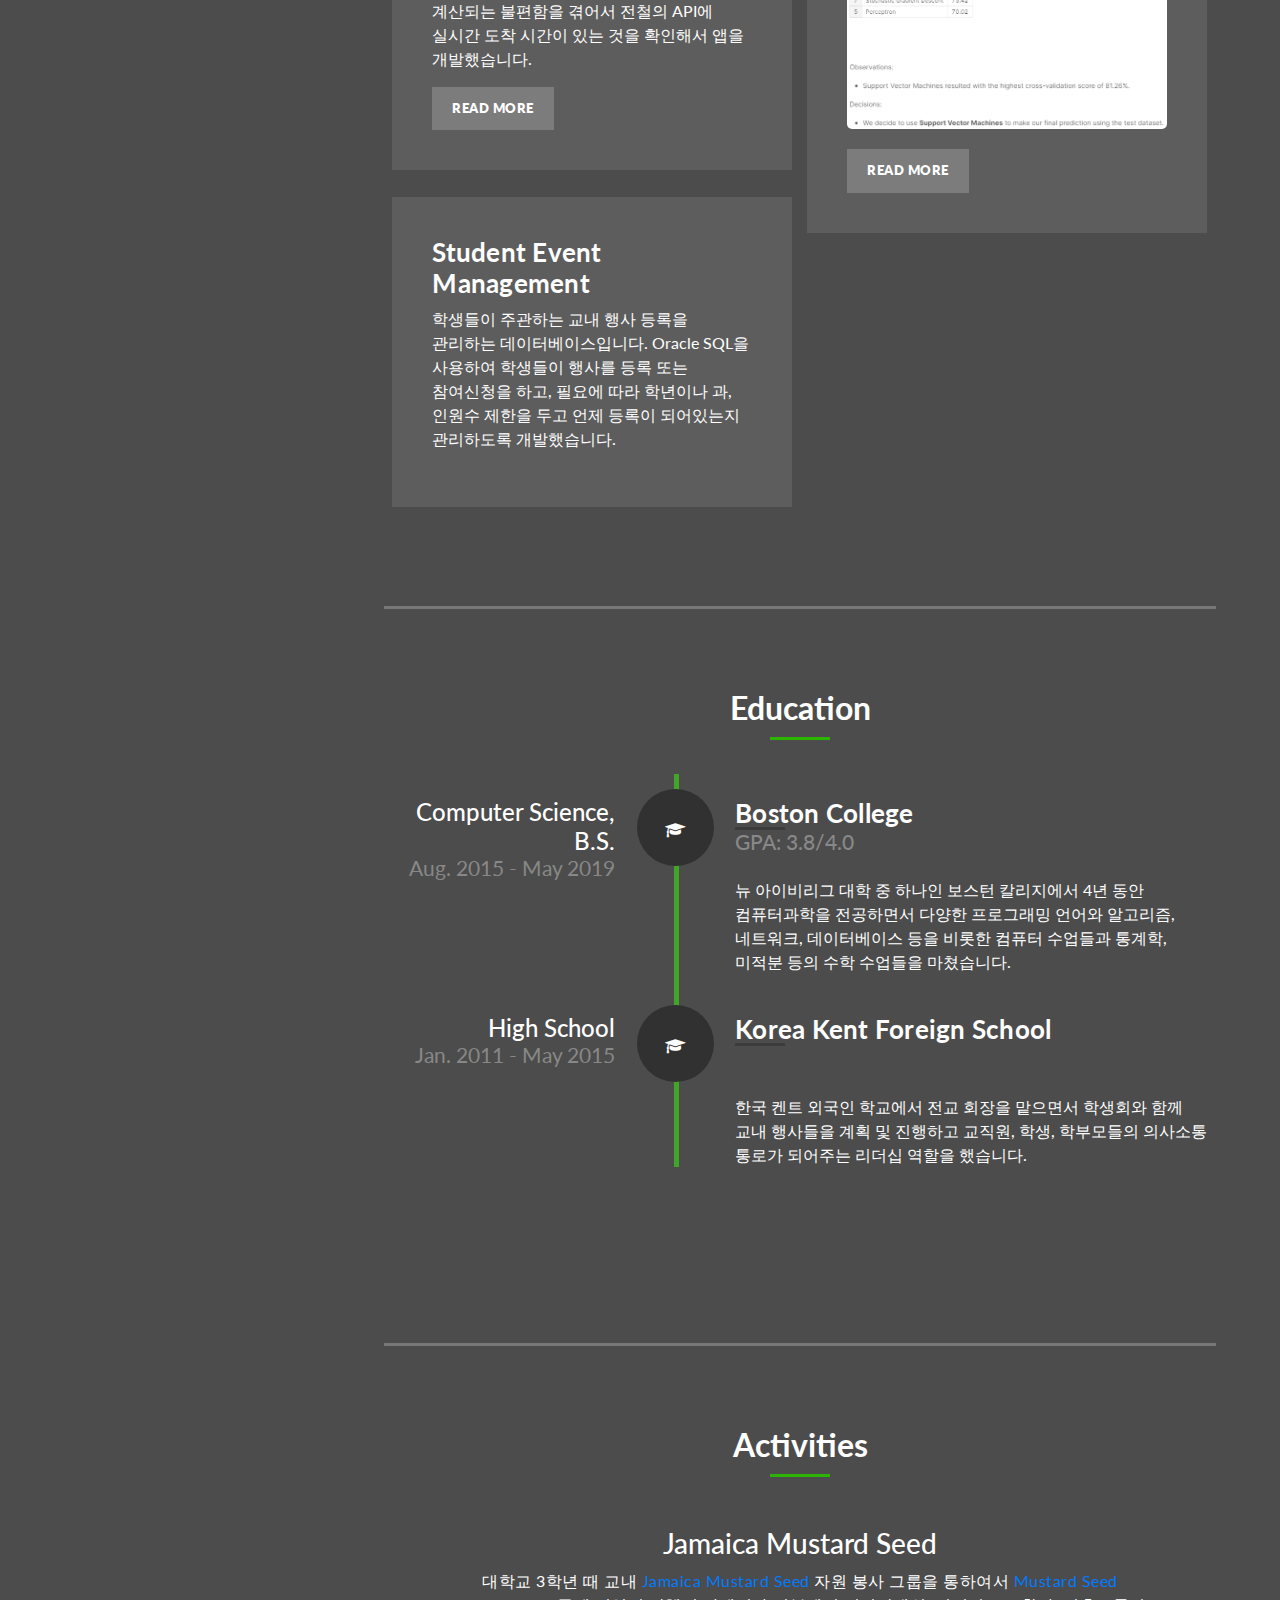
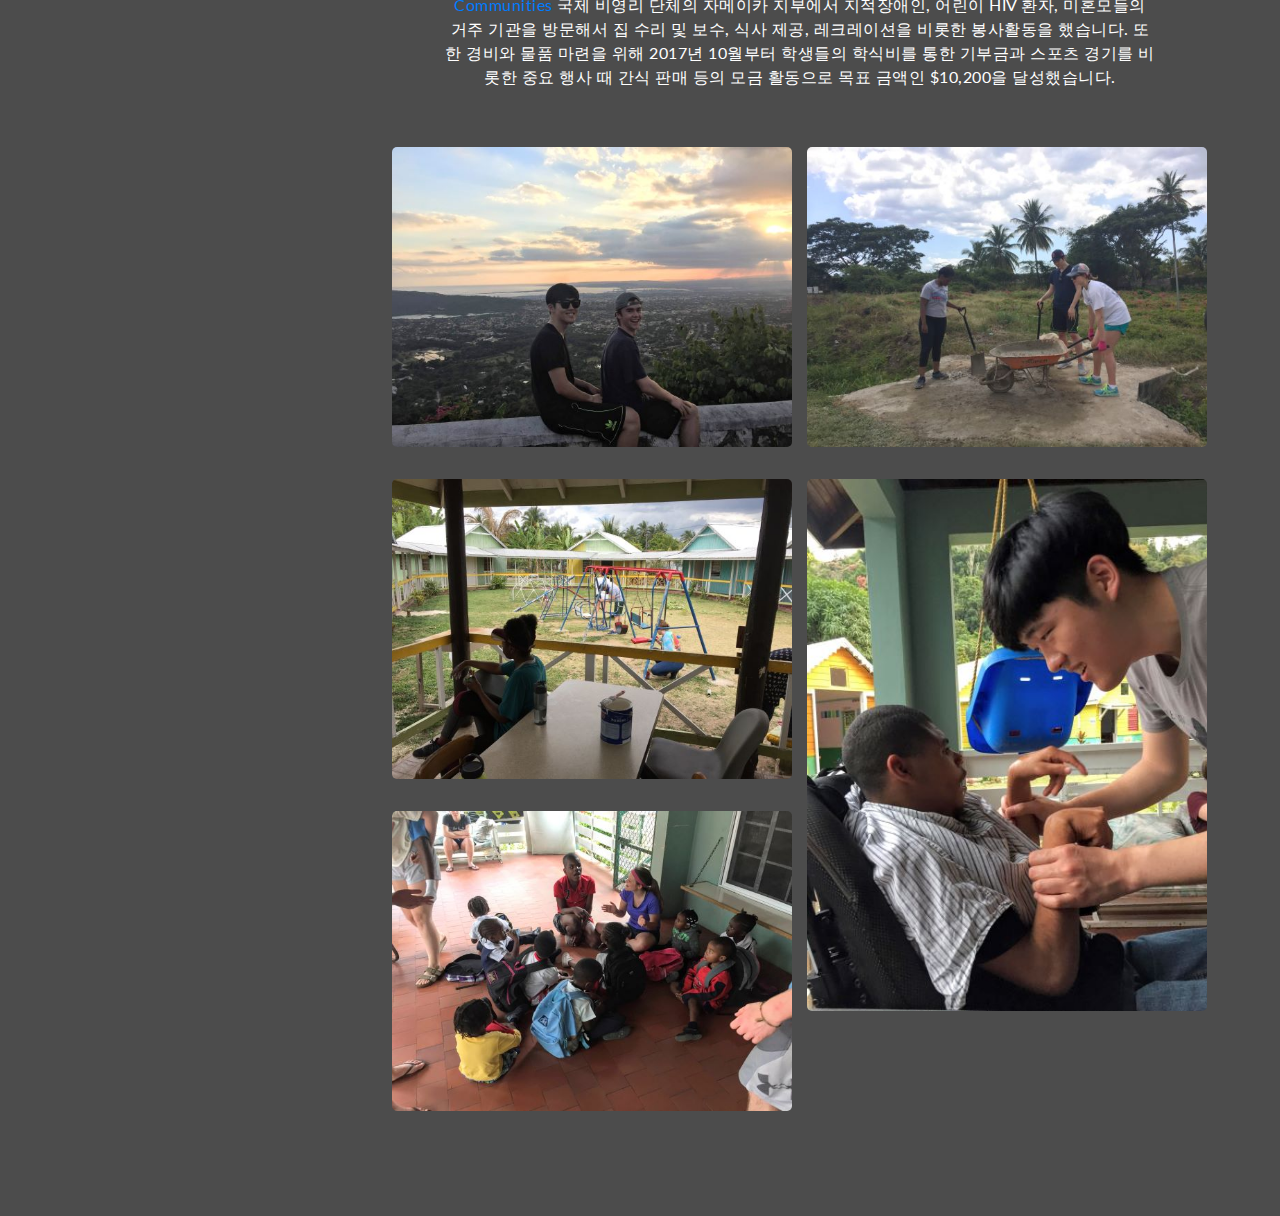
==== commit b9a1460b: "JMS description edit" ====
--- a/index.html
+++ b/index.html
@@ -382,6 +382,8 @@
               Jamaica Mustard Seed</a> 자원 봉사 그룹을 통하여서 <a href="https://www.mustardseed.com/">
               Mustard Seed Communities</a> 국제 비영리 단체의 자메이카 지부에서 지적장애인, 어린이 HIV 환자, 
               미혼모들의 거주 기관을 방문해서 집 수리 및 보수, 식사 제공, 레크레이션을 비롯한 봉사활동을 했습니다.
+              또한 경비와 물품 마련을 위해 2017년 10월부터 학생들의 학식비를 통한 기부금과 스포츠 경기를 비롯한 
+              중요 행사 때 간식 판매 등의 모금 활동으로 목표 금액인 $10,200을 달성했습니다.
             </span>
           </div>
           <div class="row">
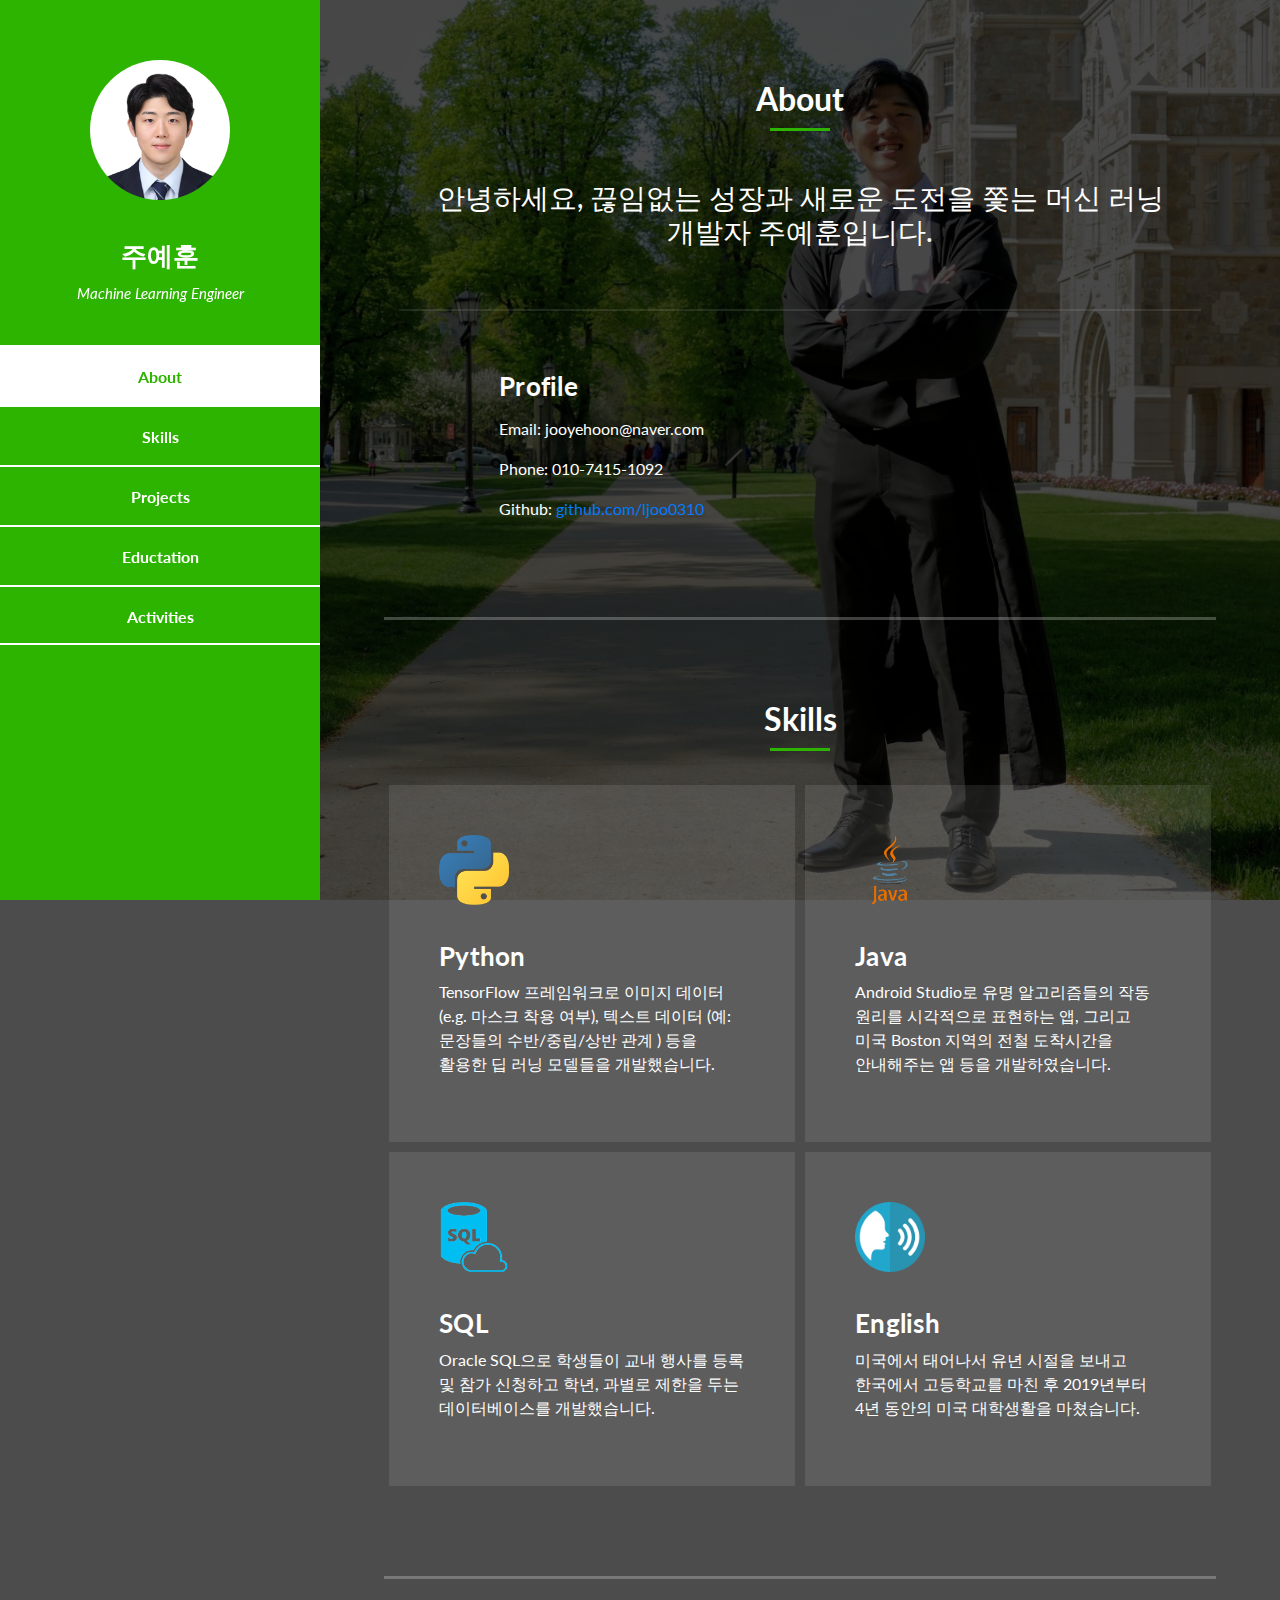
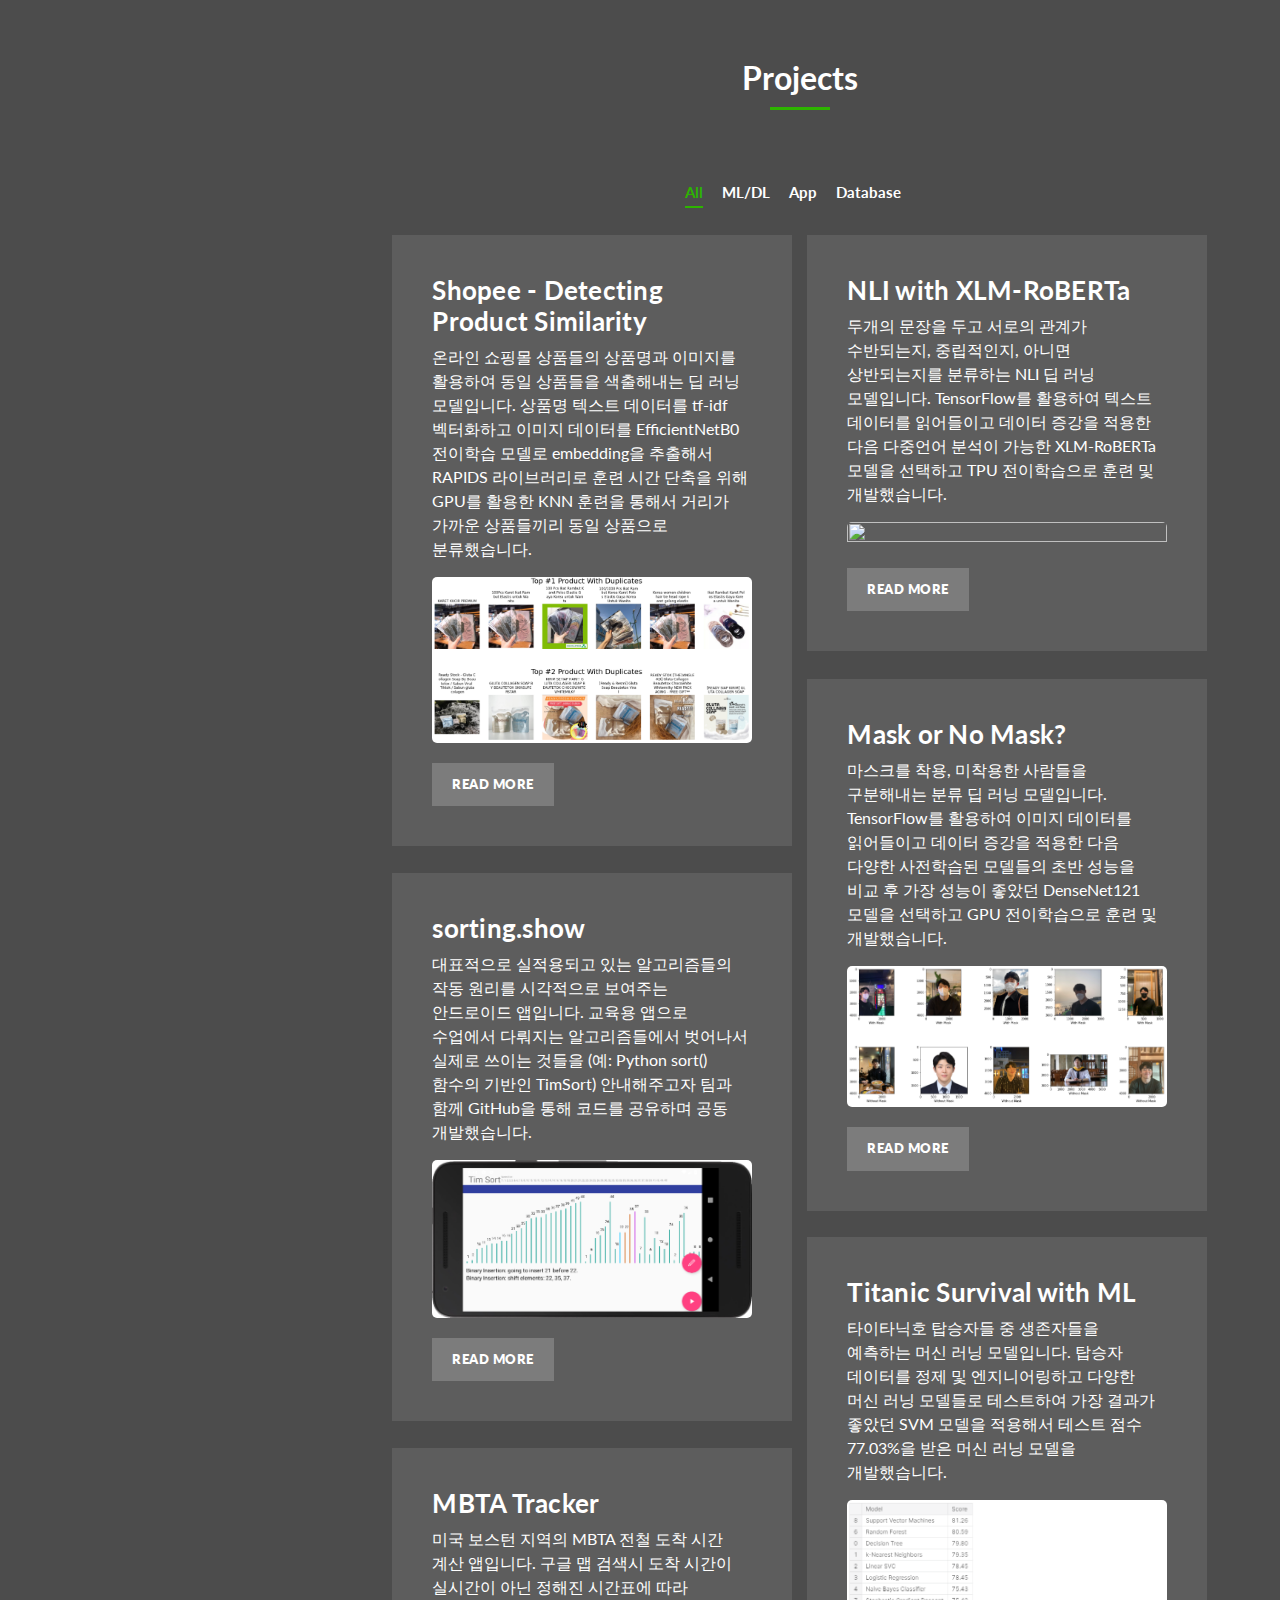
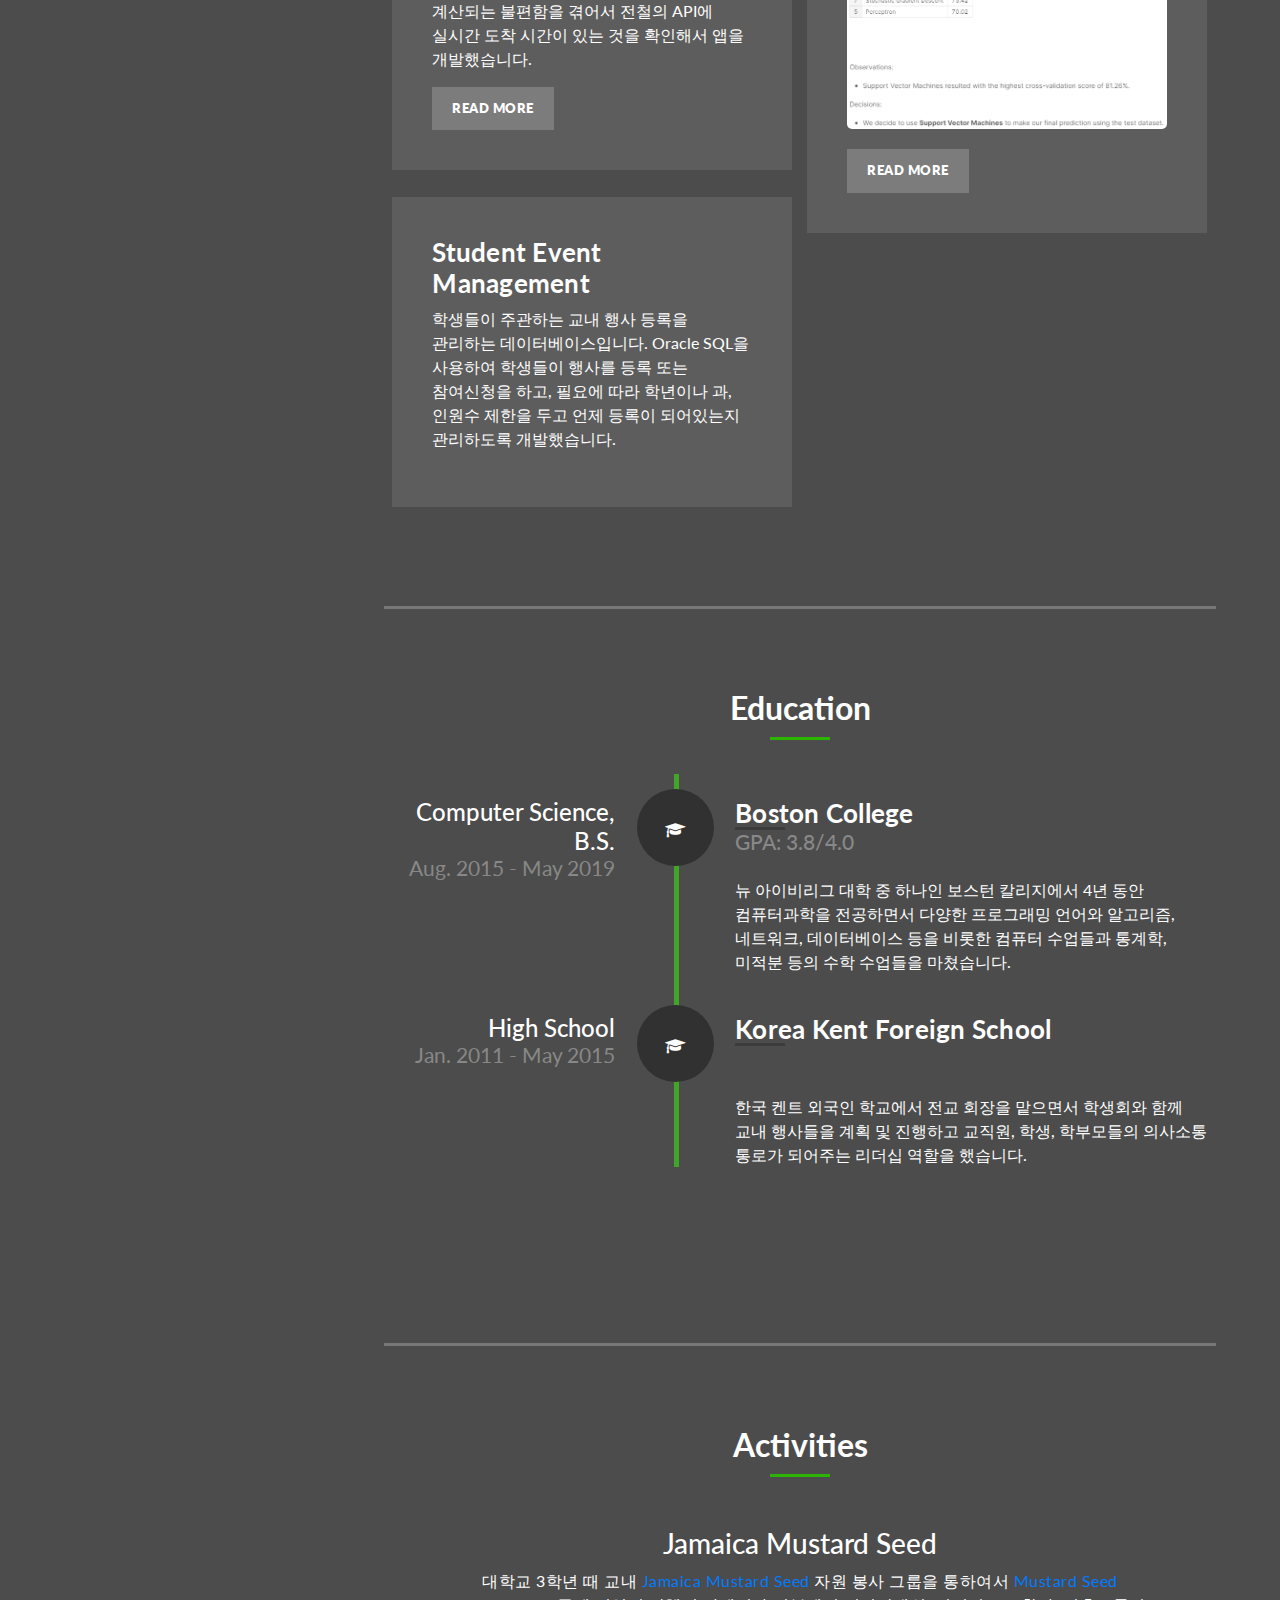
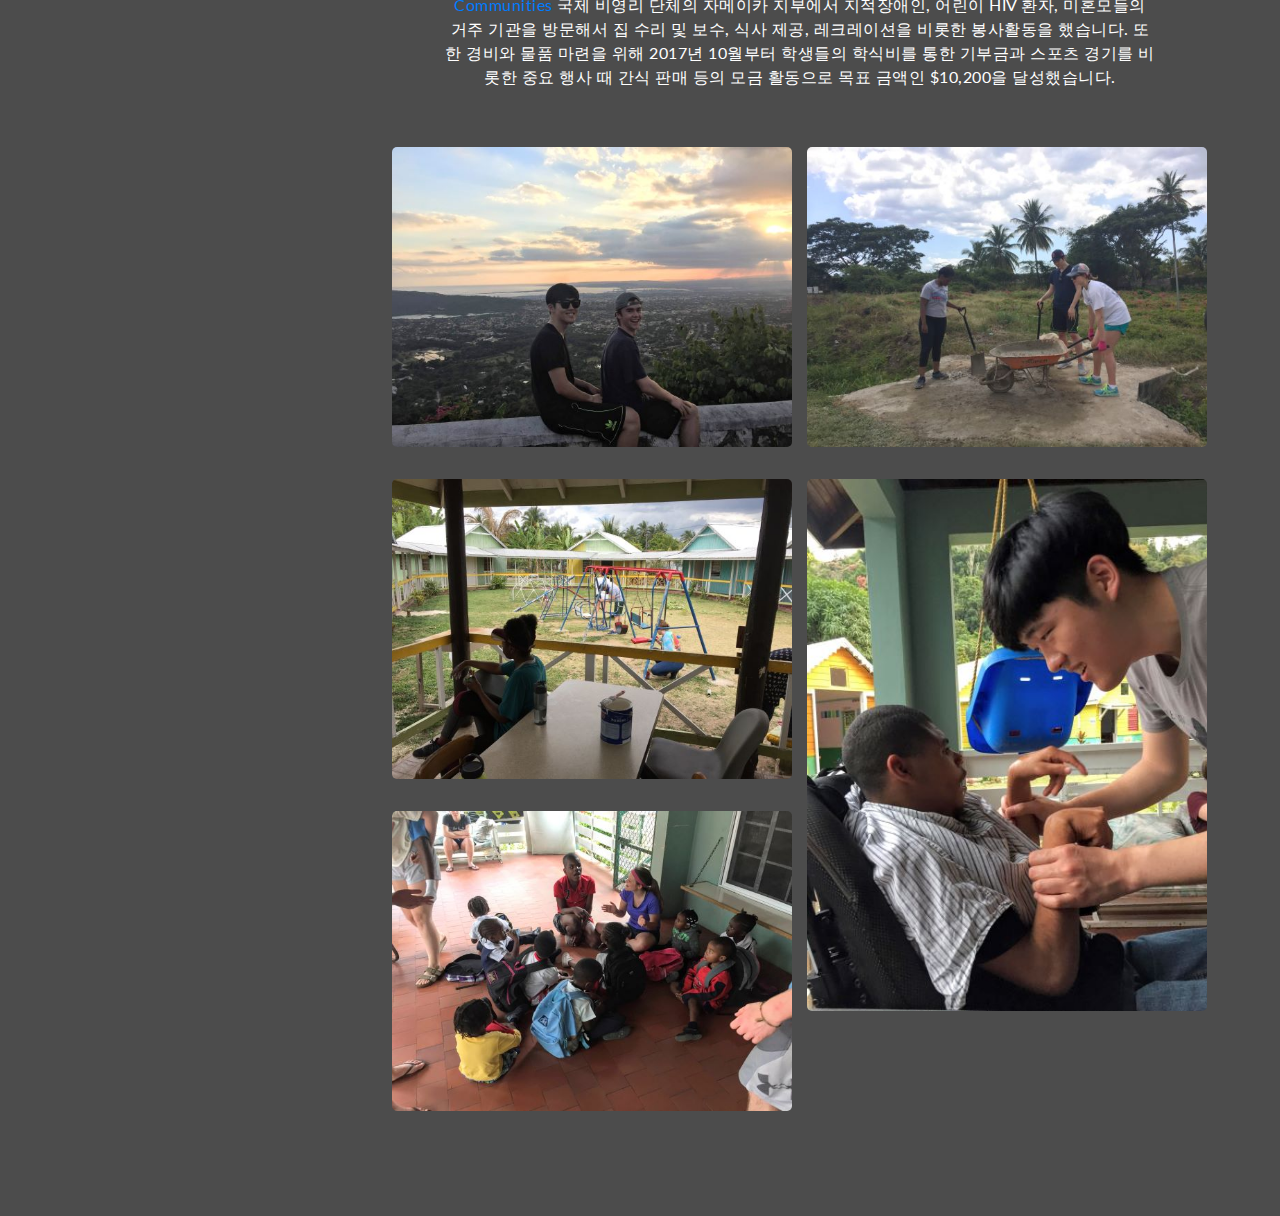
==== commit 72c9c703: "changed NLI order" ====
--- a/index.html
+++ b/index.html
@@ -206,6 +206,24 @@
 
                 <div class="isotope-item" data-type="ML/DL">
                   <div class="isotope-item-detail">
+                    <h4>NLI with XLM-RoBERTa</h4>
+                    <p>
+                      두개의 문장을 두고 서로의 관계가 수반되는지, 중립적인지, 아니면 상반되는지를 분류하는 NLI 딥 러닝 모델입니다. 
+                      TensorFlow를 활용하여 텍스트 데이터를 읽어들이고 데이터 증강을 적용한 다음
+                      다중언어 분석이 가능한 XLM-RoBERTa 모델을 선택하고
+                      TPU 전이학습으로 훈련 및 개발했습니다.
+                    </p>
+                    <img src="assets/images/isotope-item-detail-nli.png"/>
+                    <div class="white-button">
+                      <a href="https://www.kaggle.com/yehoonjoo/nli-with-xlm-roberta" target='_blank'>
+                        Read More
+                      </a>
+                    </div>
+                  </div>
+                </div>
+
+                <div class="isotope-item" data-type="ML/DL">
+                  <div class="isotope-item-detail">
                     <h4>Mask or No Mask?</h4>
                     <p>
                       마스크를 착용, 미착용한 사람들을 구분해내는 분류 딥 러닝 모델입니다. 
@@ -216,24 +234,6 @@
                     <img src="assets/images/isotope-item-detail-mask.png"/>
                     <div class="white-button">
                       <a href="https://www.kaggle.com/yehoonjoo/mask-or-no-mask" target='_blank'>
-                        Read More
-                      </a>
-                    </div>
-                  </div>
-                </div>
-
-                <div class="isotope-item" data-type="ML/DL">
-                  <div class="isotope-item-detail">
-                    <h4>NLI with XLM-RoBERTa</h4>
-                    <p>
-                      두개의 문장을 두고 서로의 관계가 수반되는지, 중립적인지, 아니면 상반되는지를 분류하는 NLI 딥 러닝 모델입니다. 
-                      TensorFlow를 활용하여 텍스트 데이터를 읽어들이고 데이터 증강을 적용한 다음
-                      다중언어 분석이 가능한 XLM-RoBERTa 모델을 선택하고
-                      TPU 전이학습으로 훈련 및 개발했습니다.
-                    </p>
-                    <img src="assets/images/isotope-item-detail-nli.png"/>
-                    <div class="white-button">
-                      <a href="https://www.kaggle.com/yehoonjoo/nli-with-xlm-roberta" target='_blank'>
                         Read More
                       </a>
                     </div>
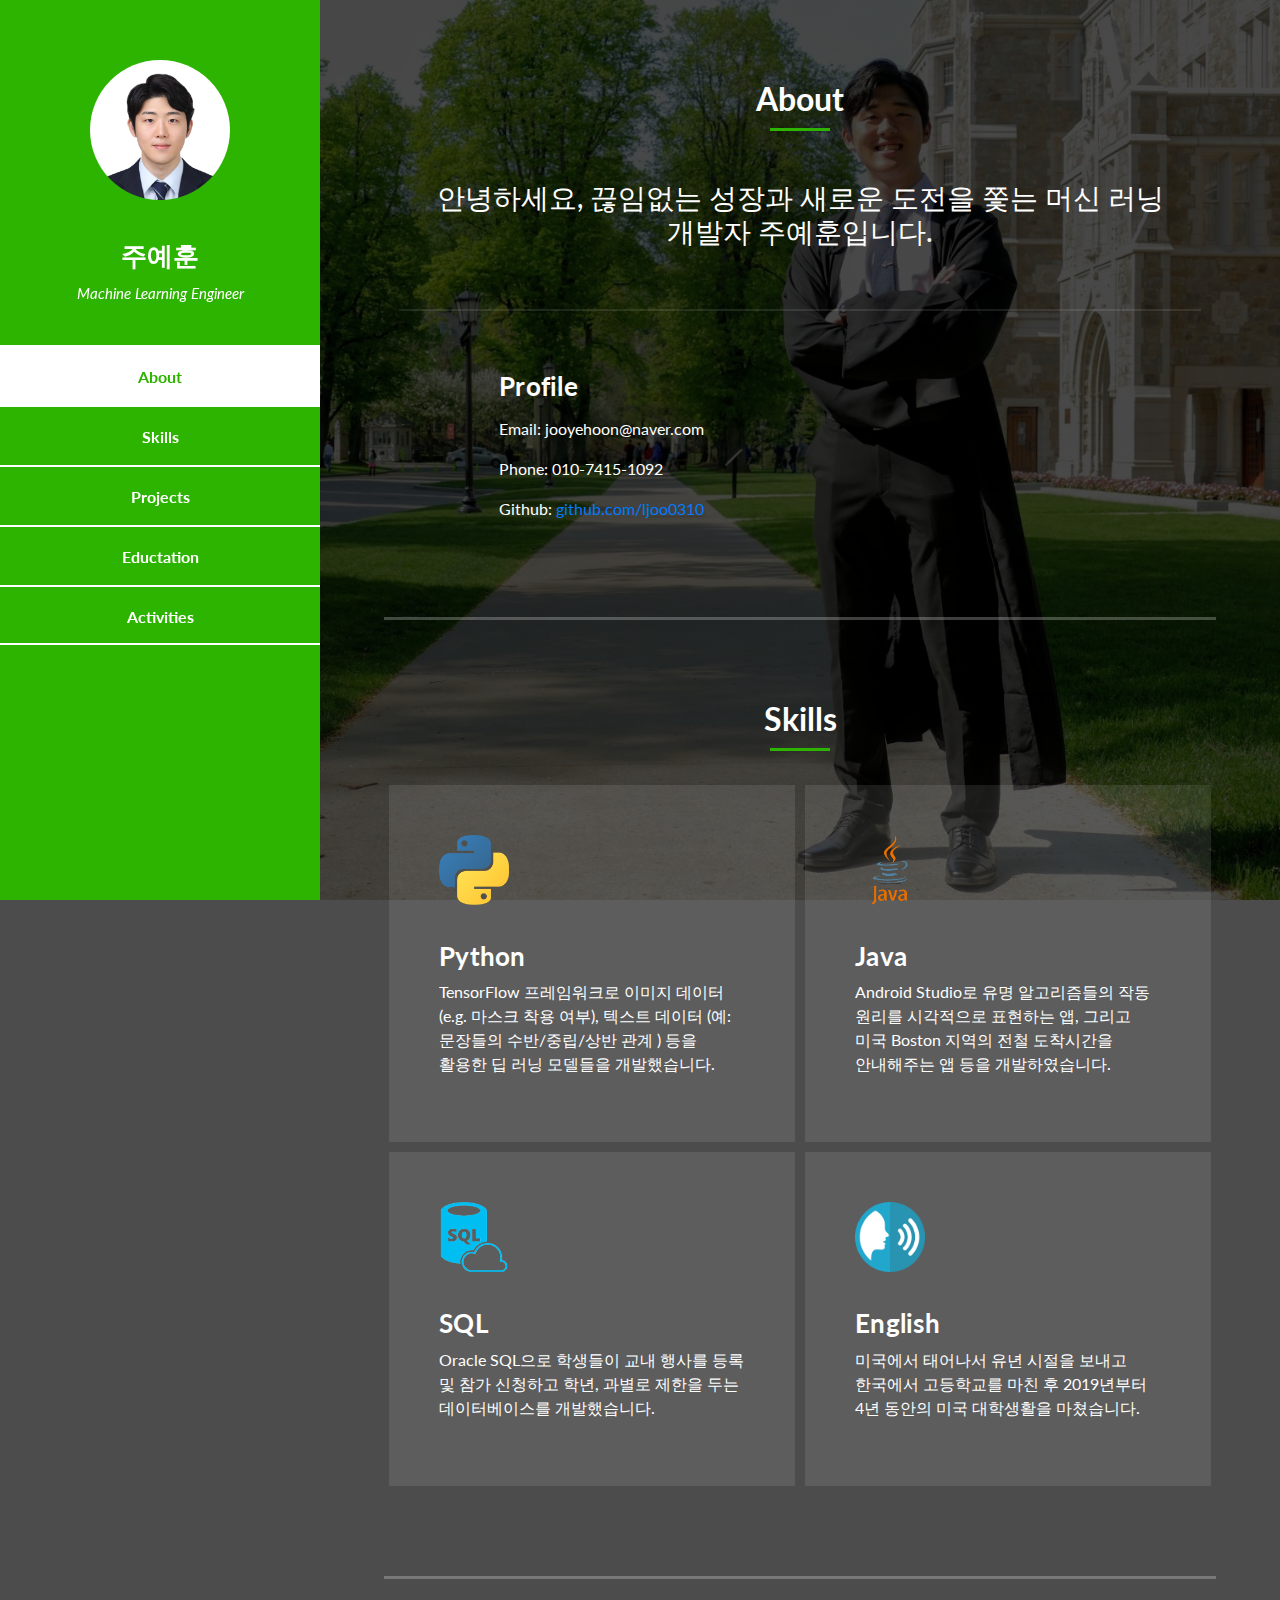
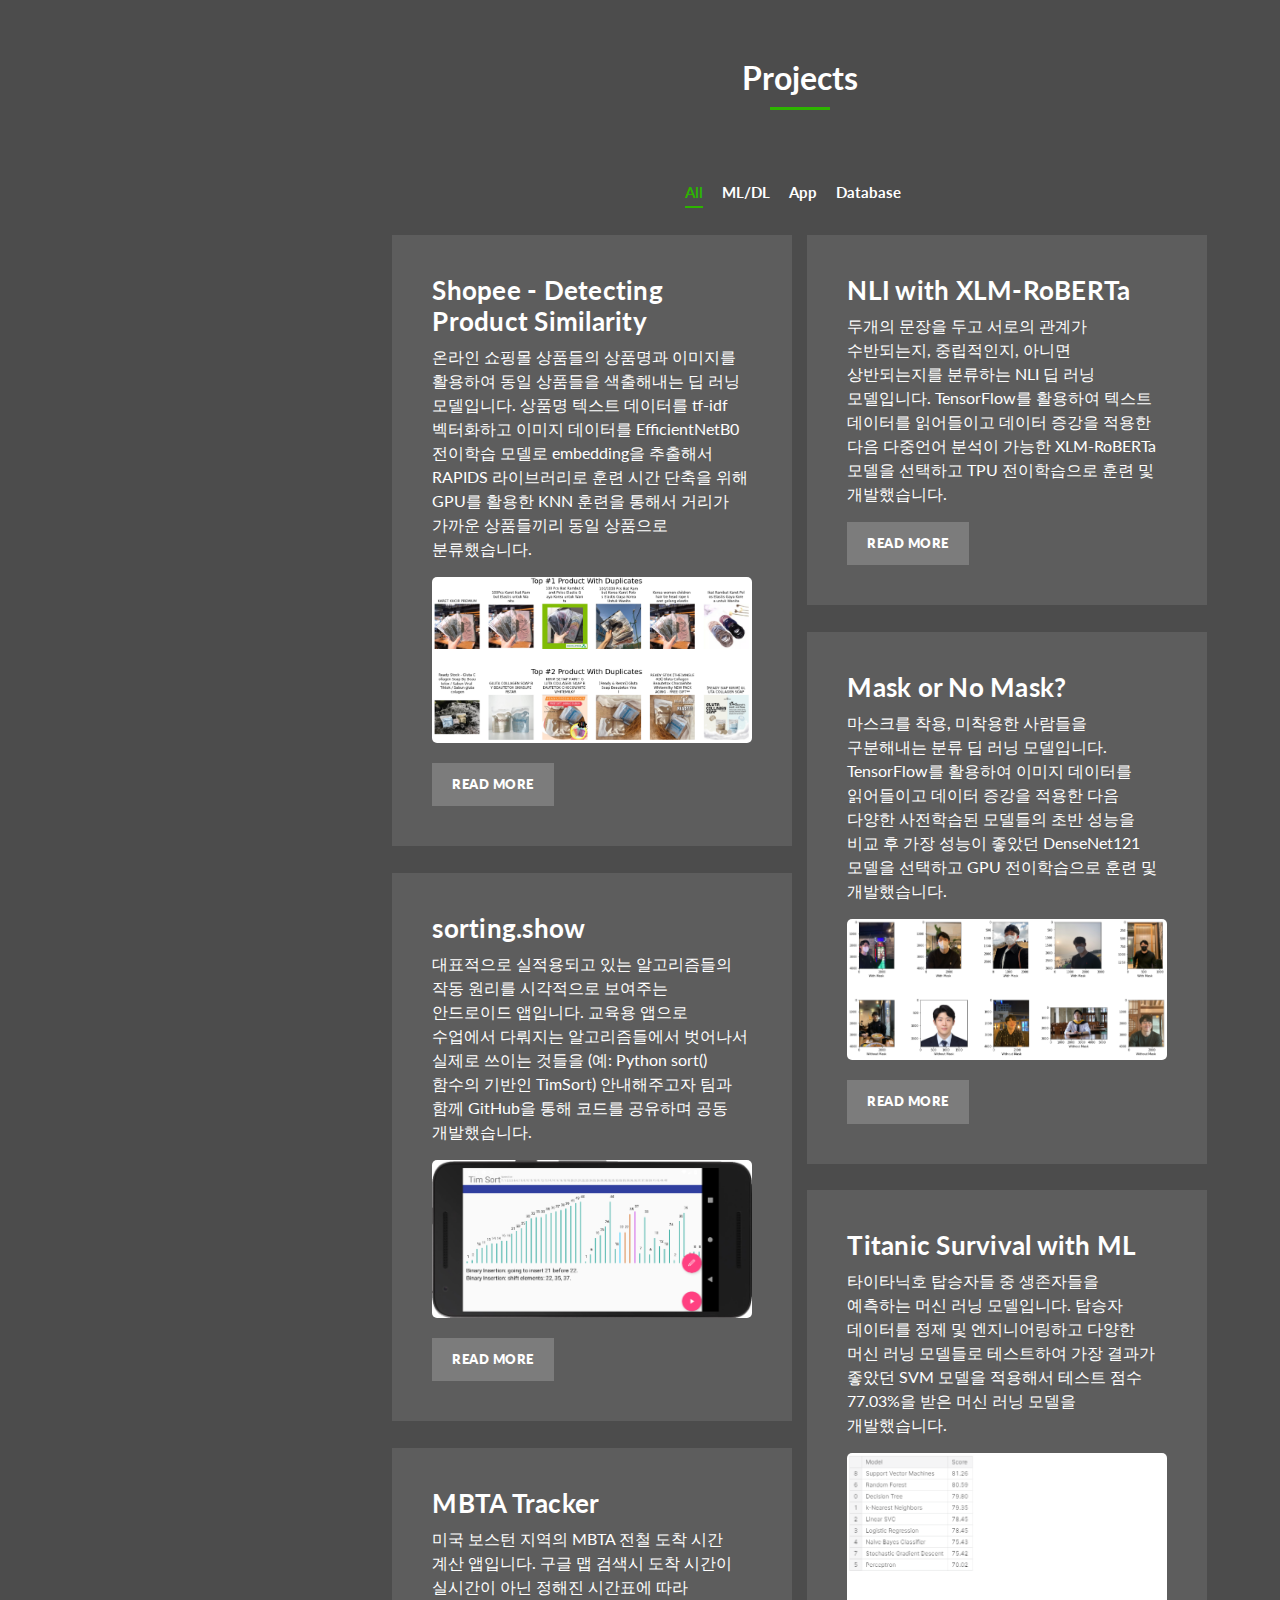
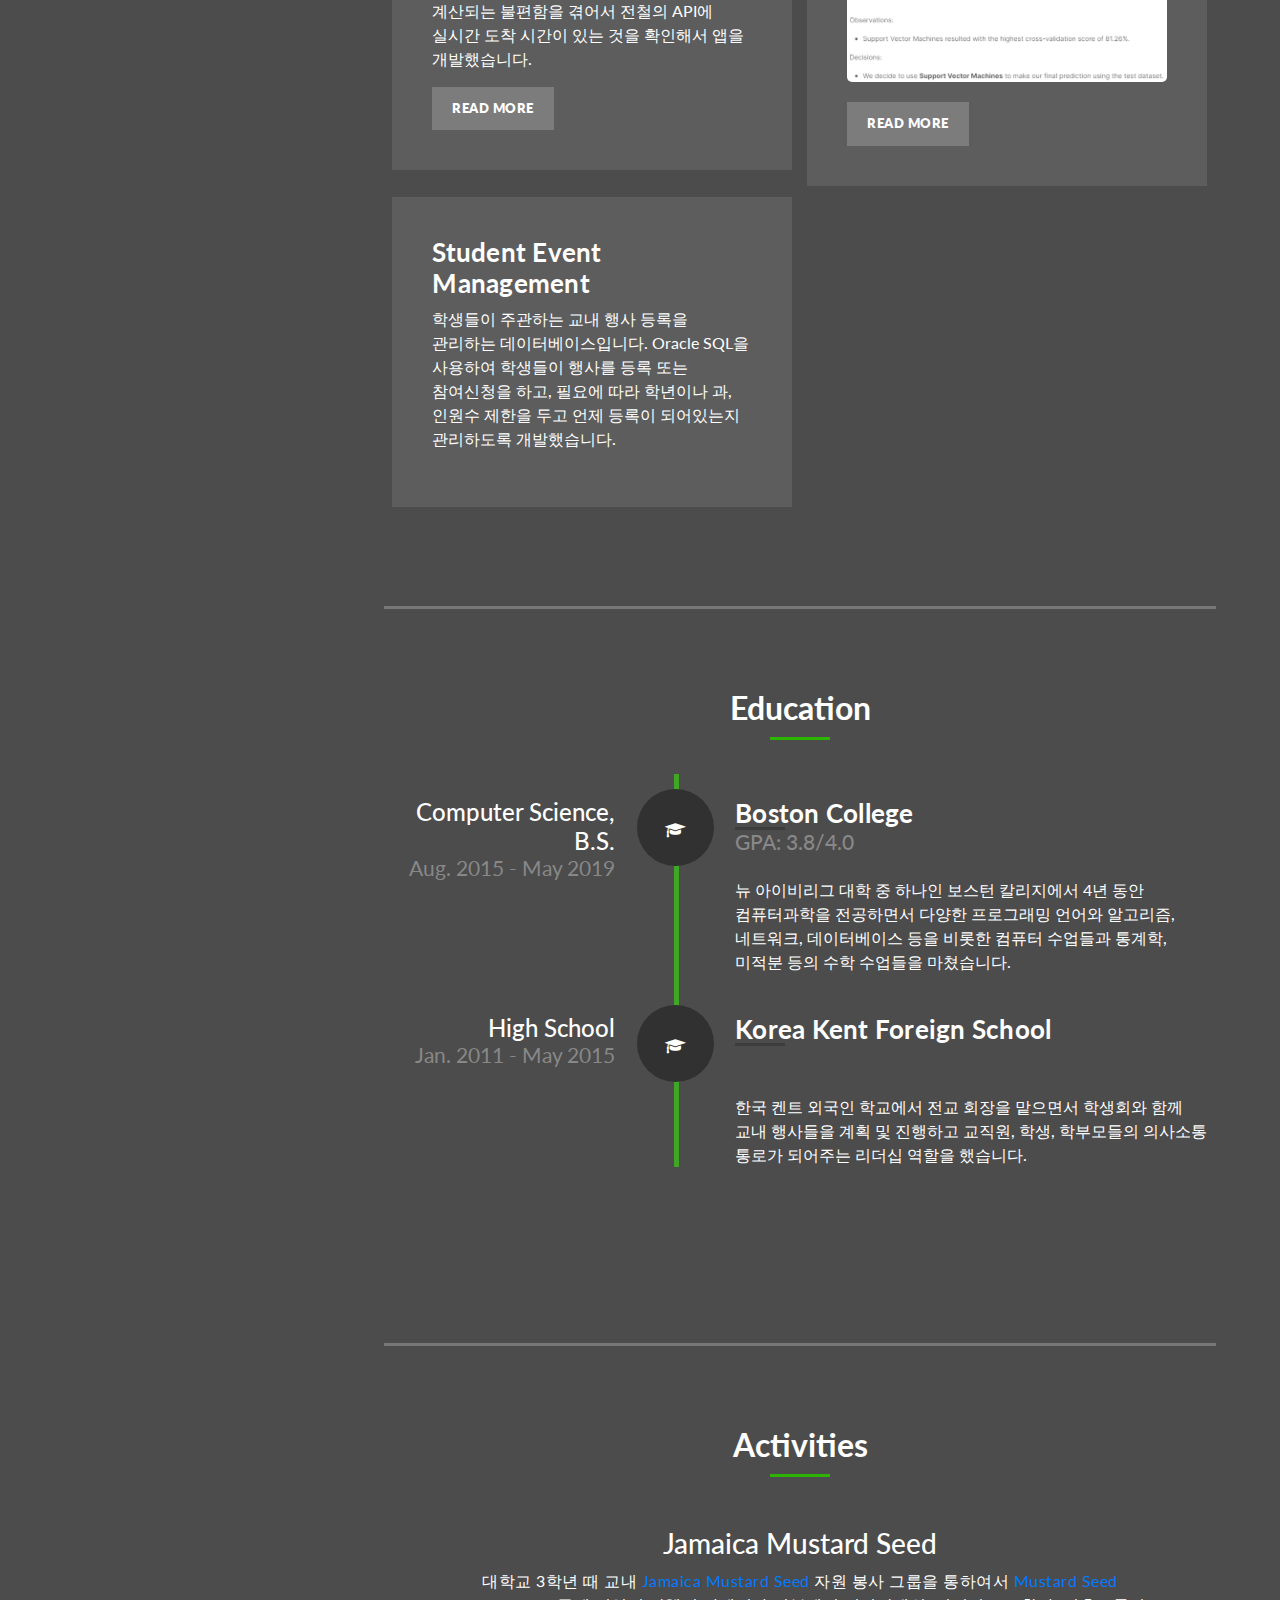
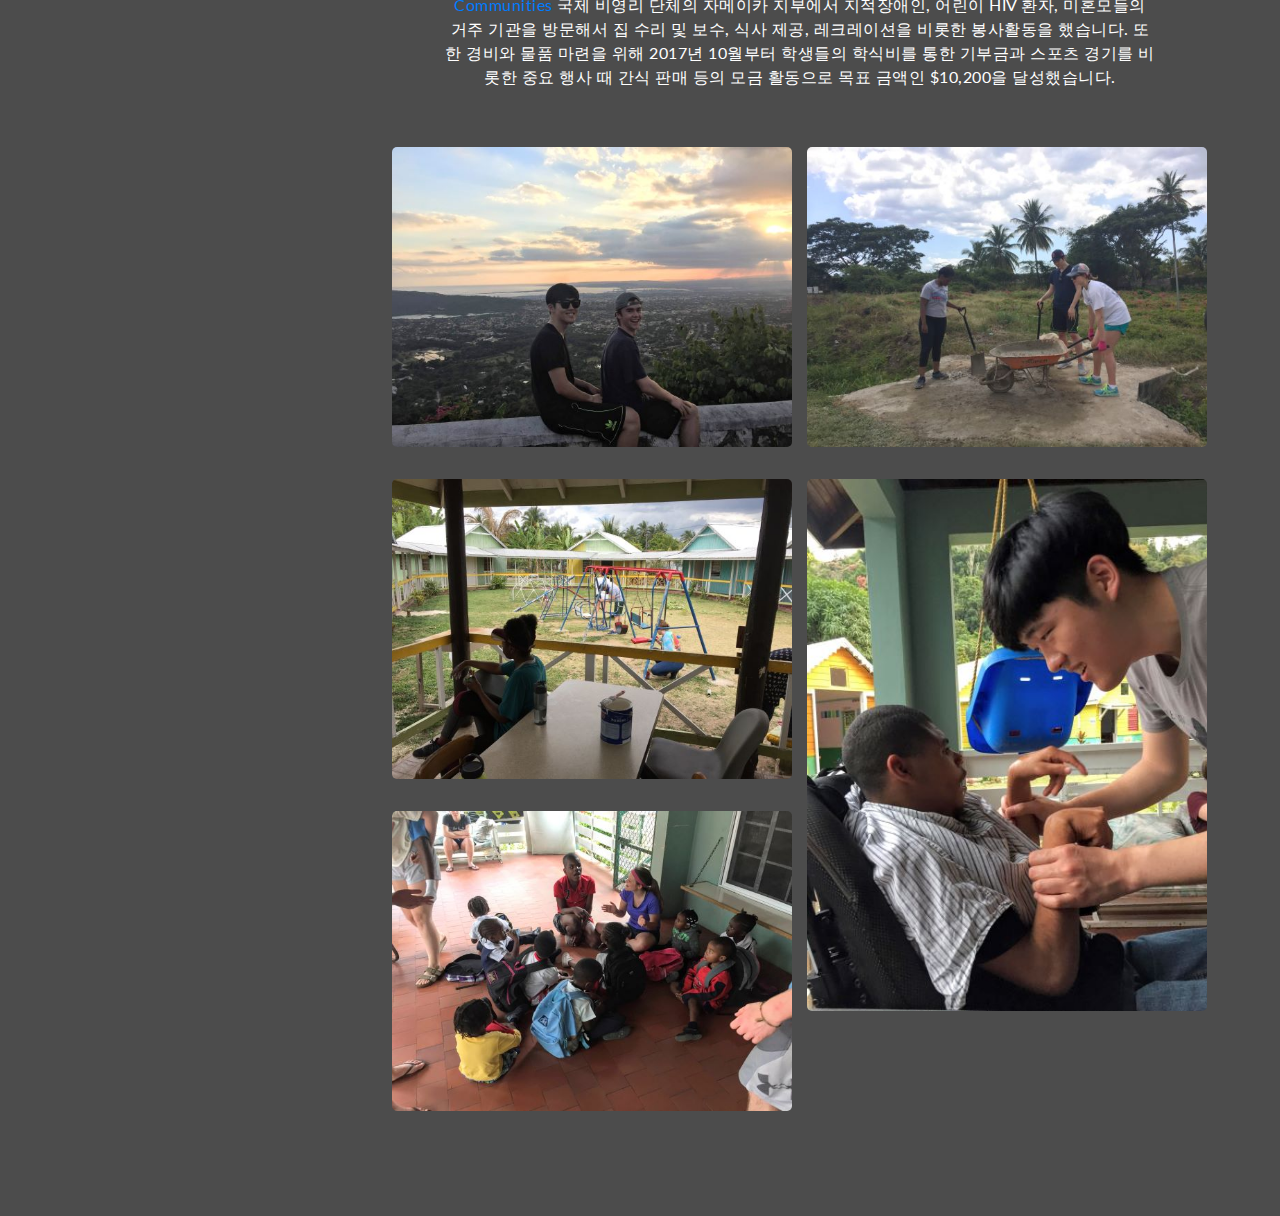
==== commit a5e9891b: "remove nli image" ====
--- a/index.html
+++ b/index.html
@@ -213,7 +213,7 @@
                       다중언어 분석이 가능한 XLM-RoBERTa 모델을 선택하고
                       TPU 전이학습으로 훈련 및 개발했습니다.
                     </p>
-                    <img src="assets/images/isotope-item-detail-nli.png"/>
+                    <!--<img src="assets/images/isotope-item-detail-nli.png"/>-->
                     <div class="white-button">
                       <a href="https://www.kaggle.com/yehoonjoo/nli-with-xlm-roberta" target='_blank'>
                         Read More
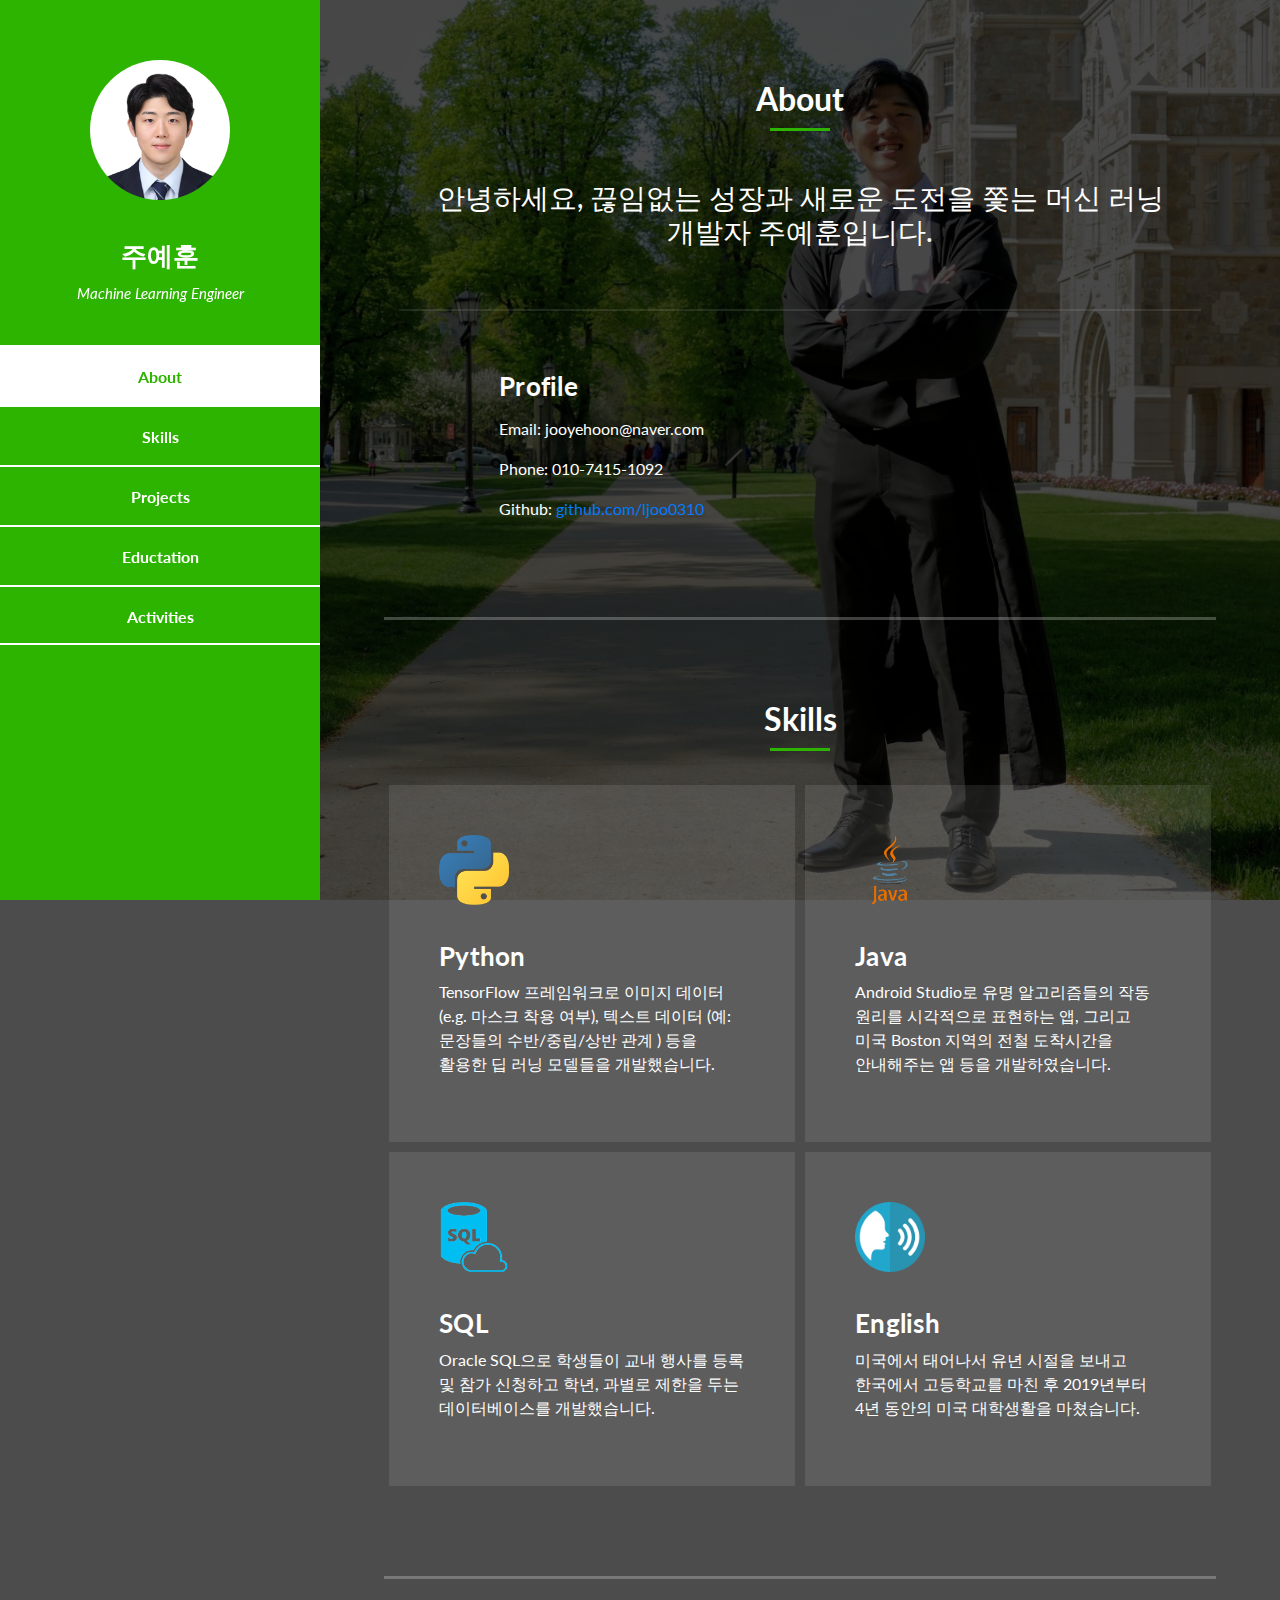
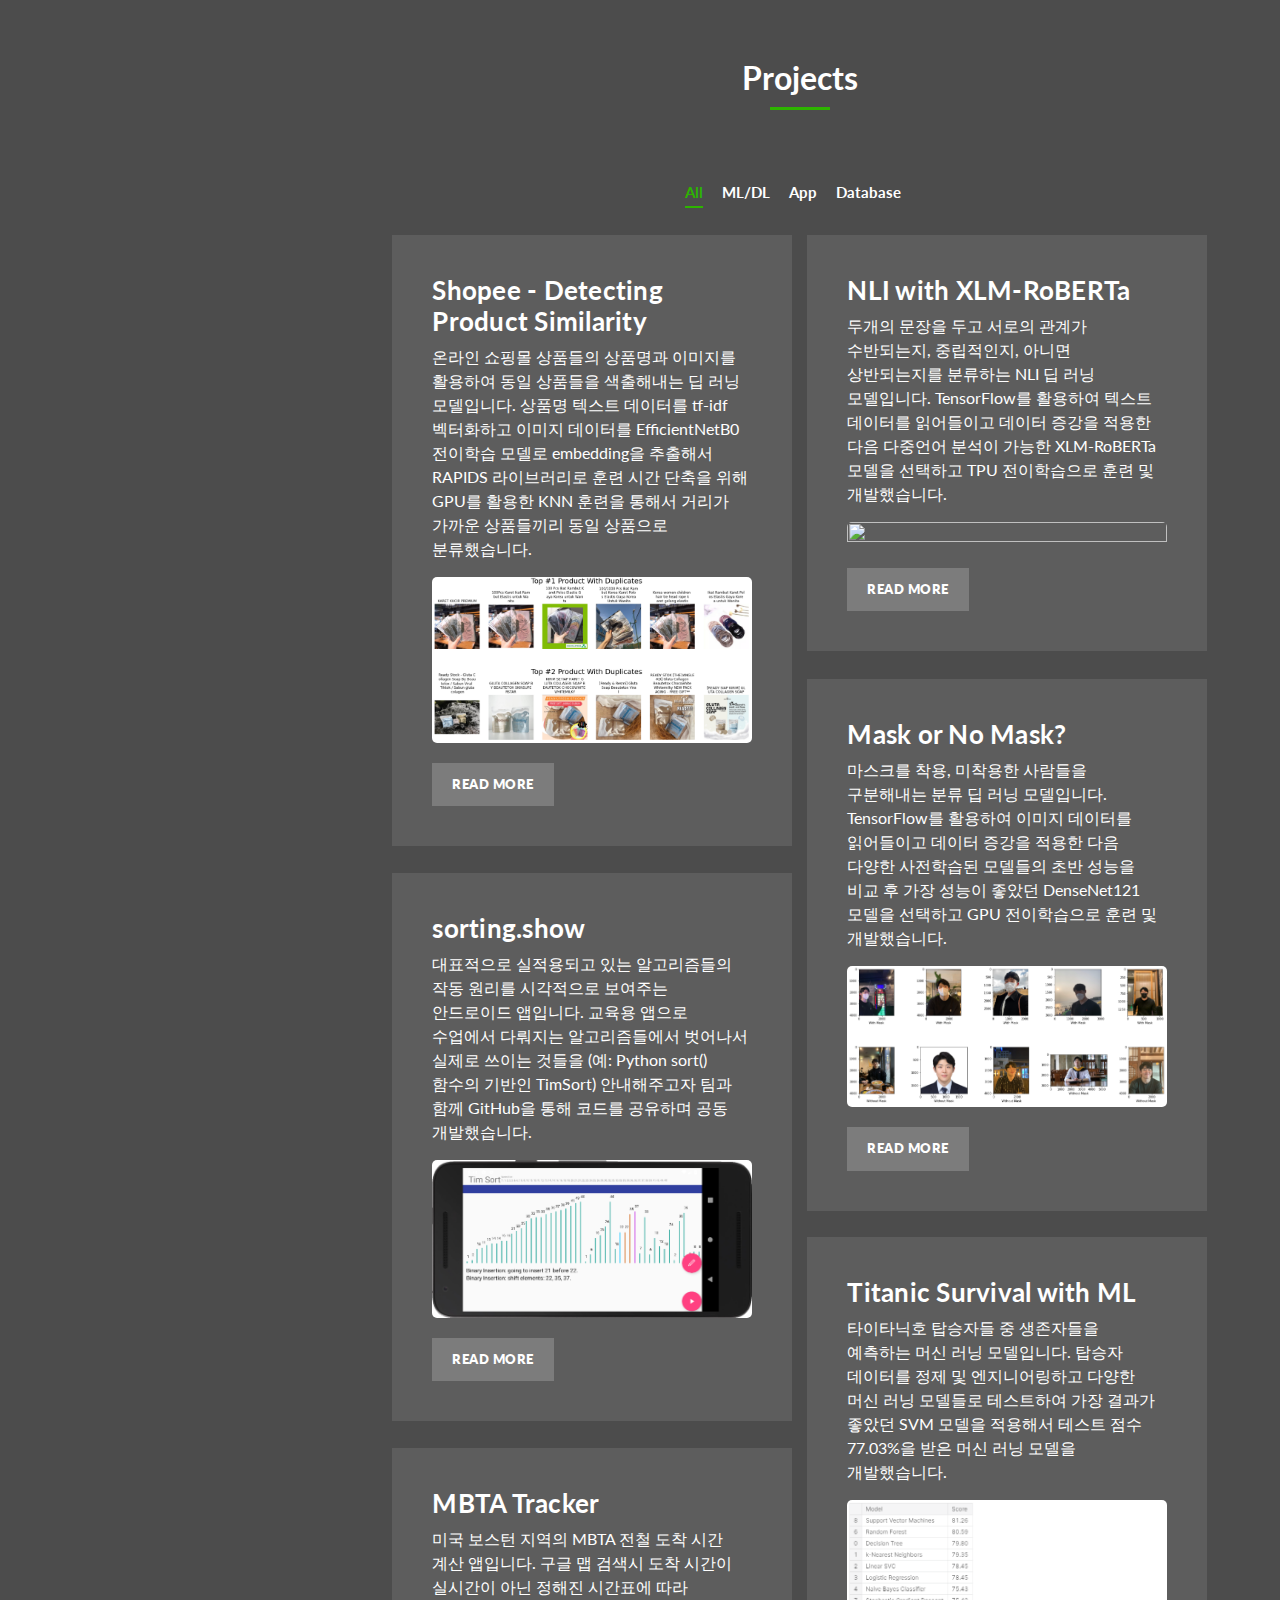
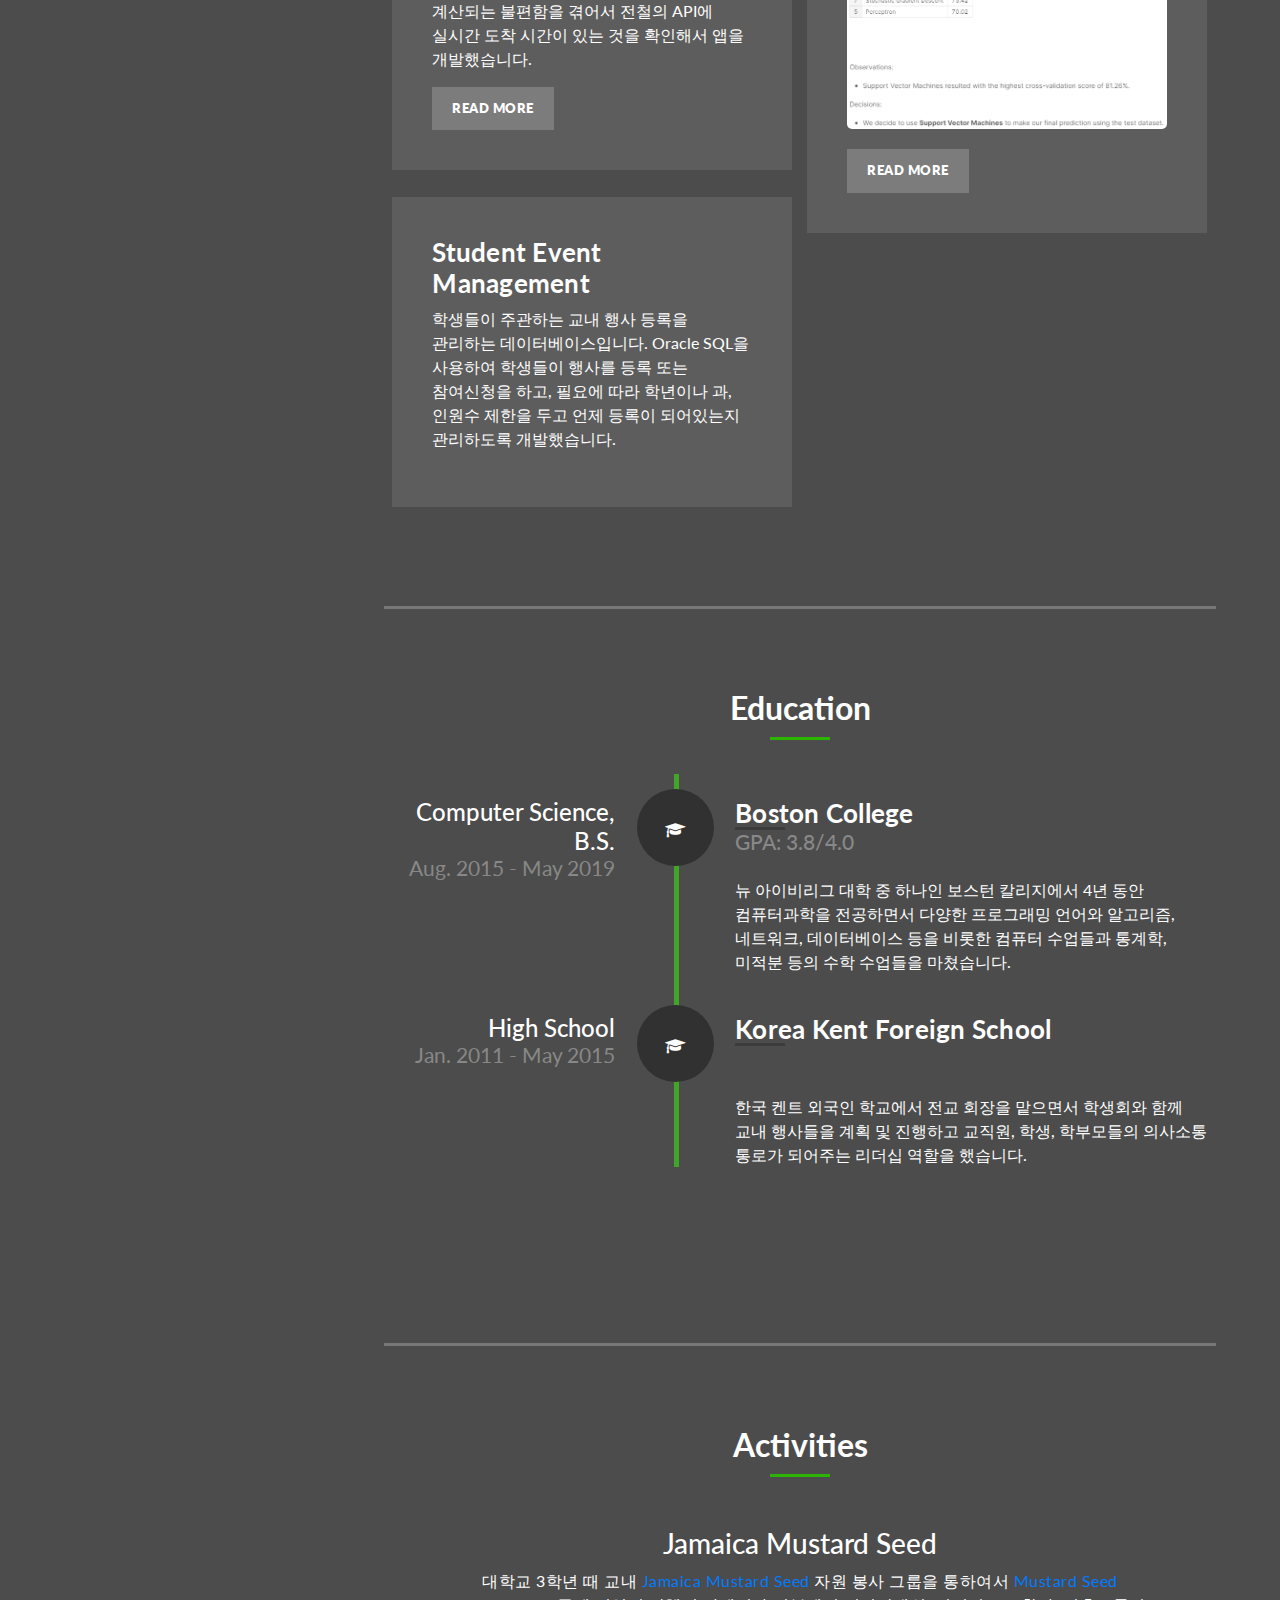
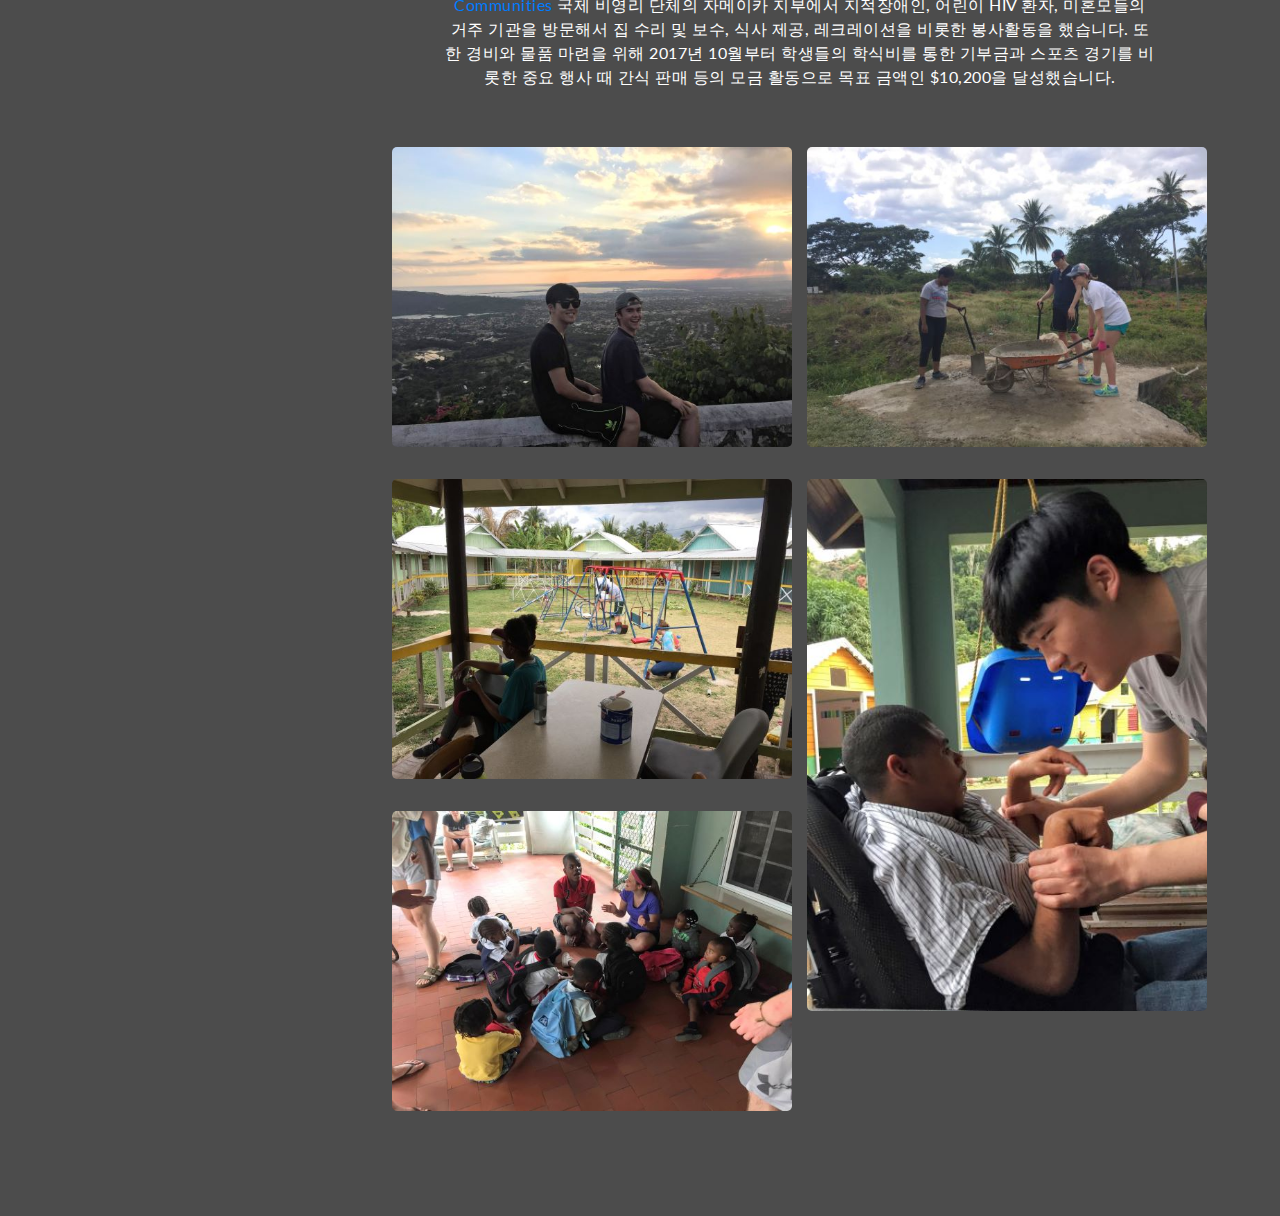
==== commit 8738912e: "added nli image" ====
--- a/index.html
+++ b/index.html
@@ -213,7 +213,7 @@
                       다중언어 분석이 가능한 XLM-RoBERTa 모델을 선택하고
                       TPU 전이학습으로 훈련 및 개발했습니다.
                     </p>
-                    <!--<img src="assets/images/isotope-item-detail-nli.png"/>-->
+                    <img src="assets/images/isotope-item-detail-nli.png"/>
                     <div class="white-button">
                       <a href="https://www.kaggle.com/yehoonjoo/nli-with-xlm-roberta" target='_blank'>
                         Read More
